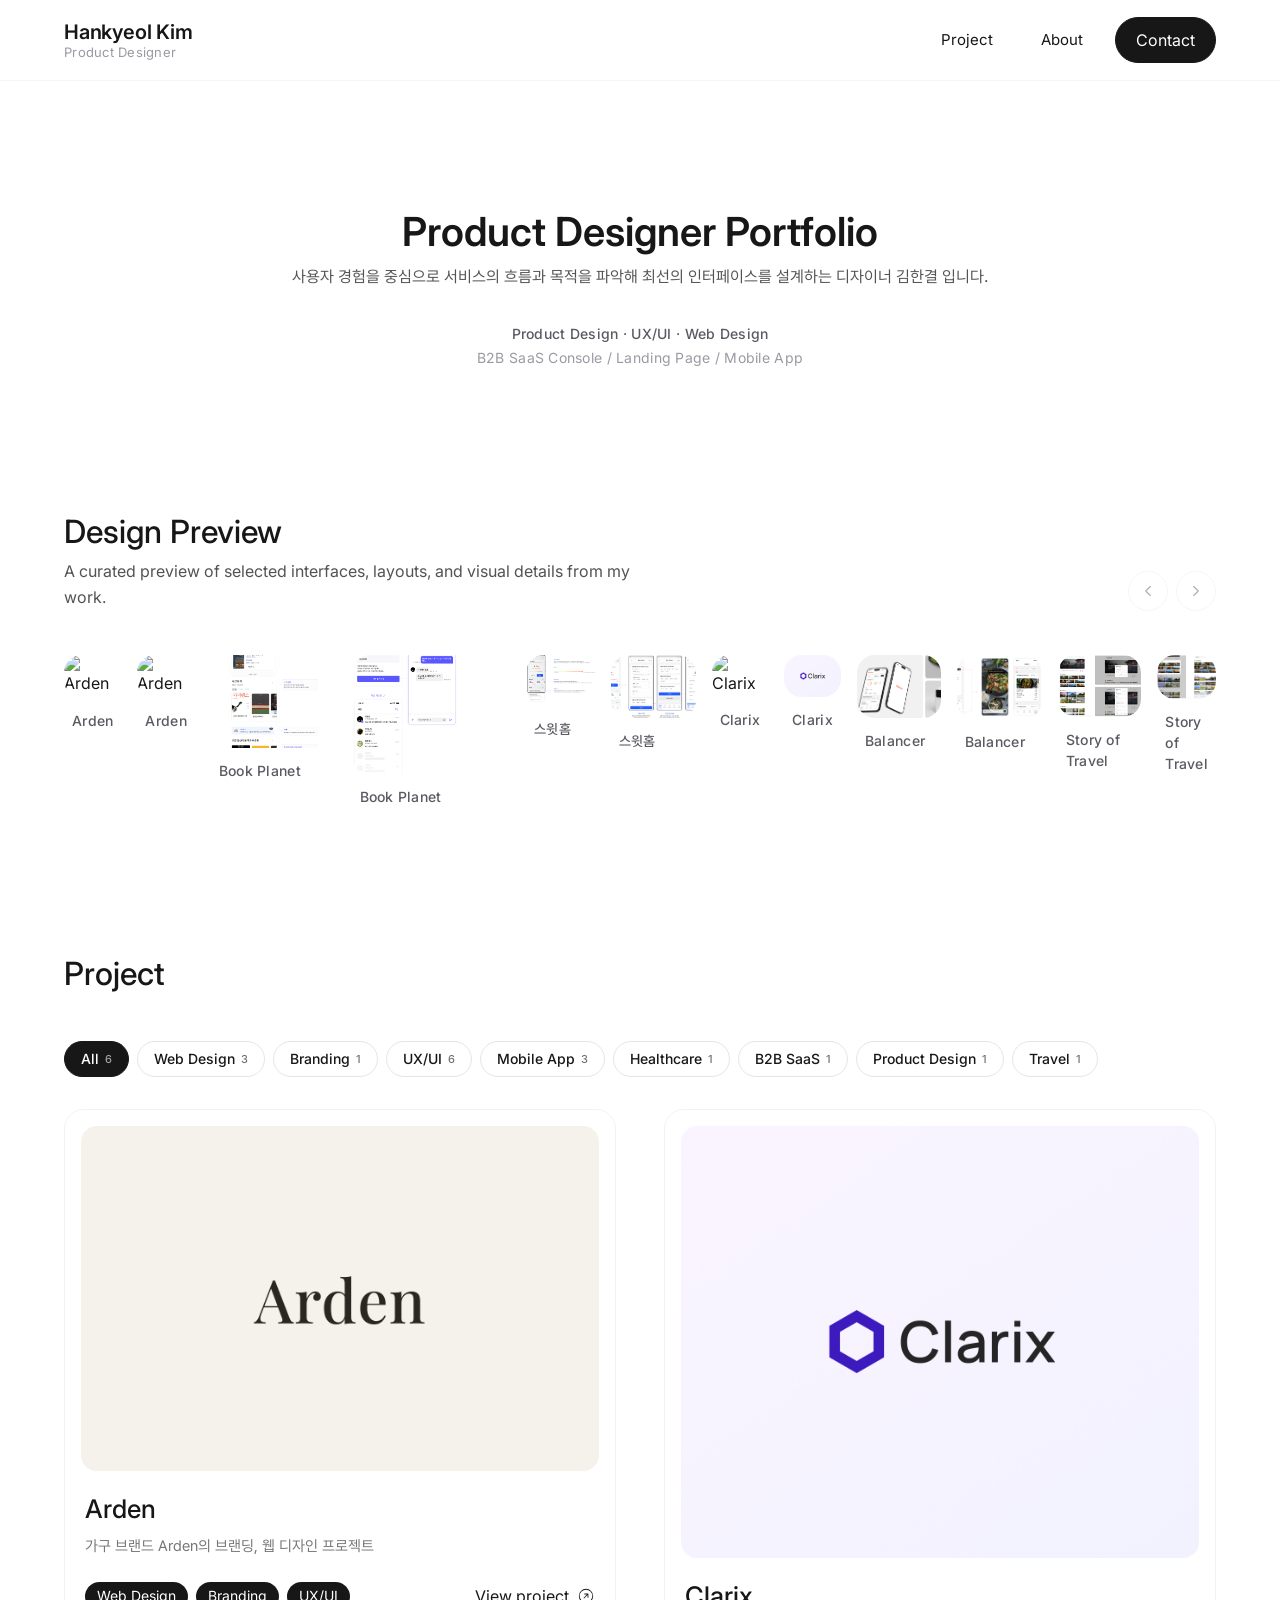
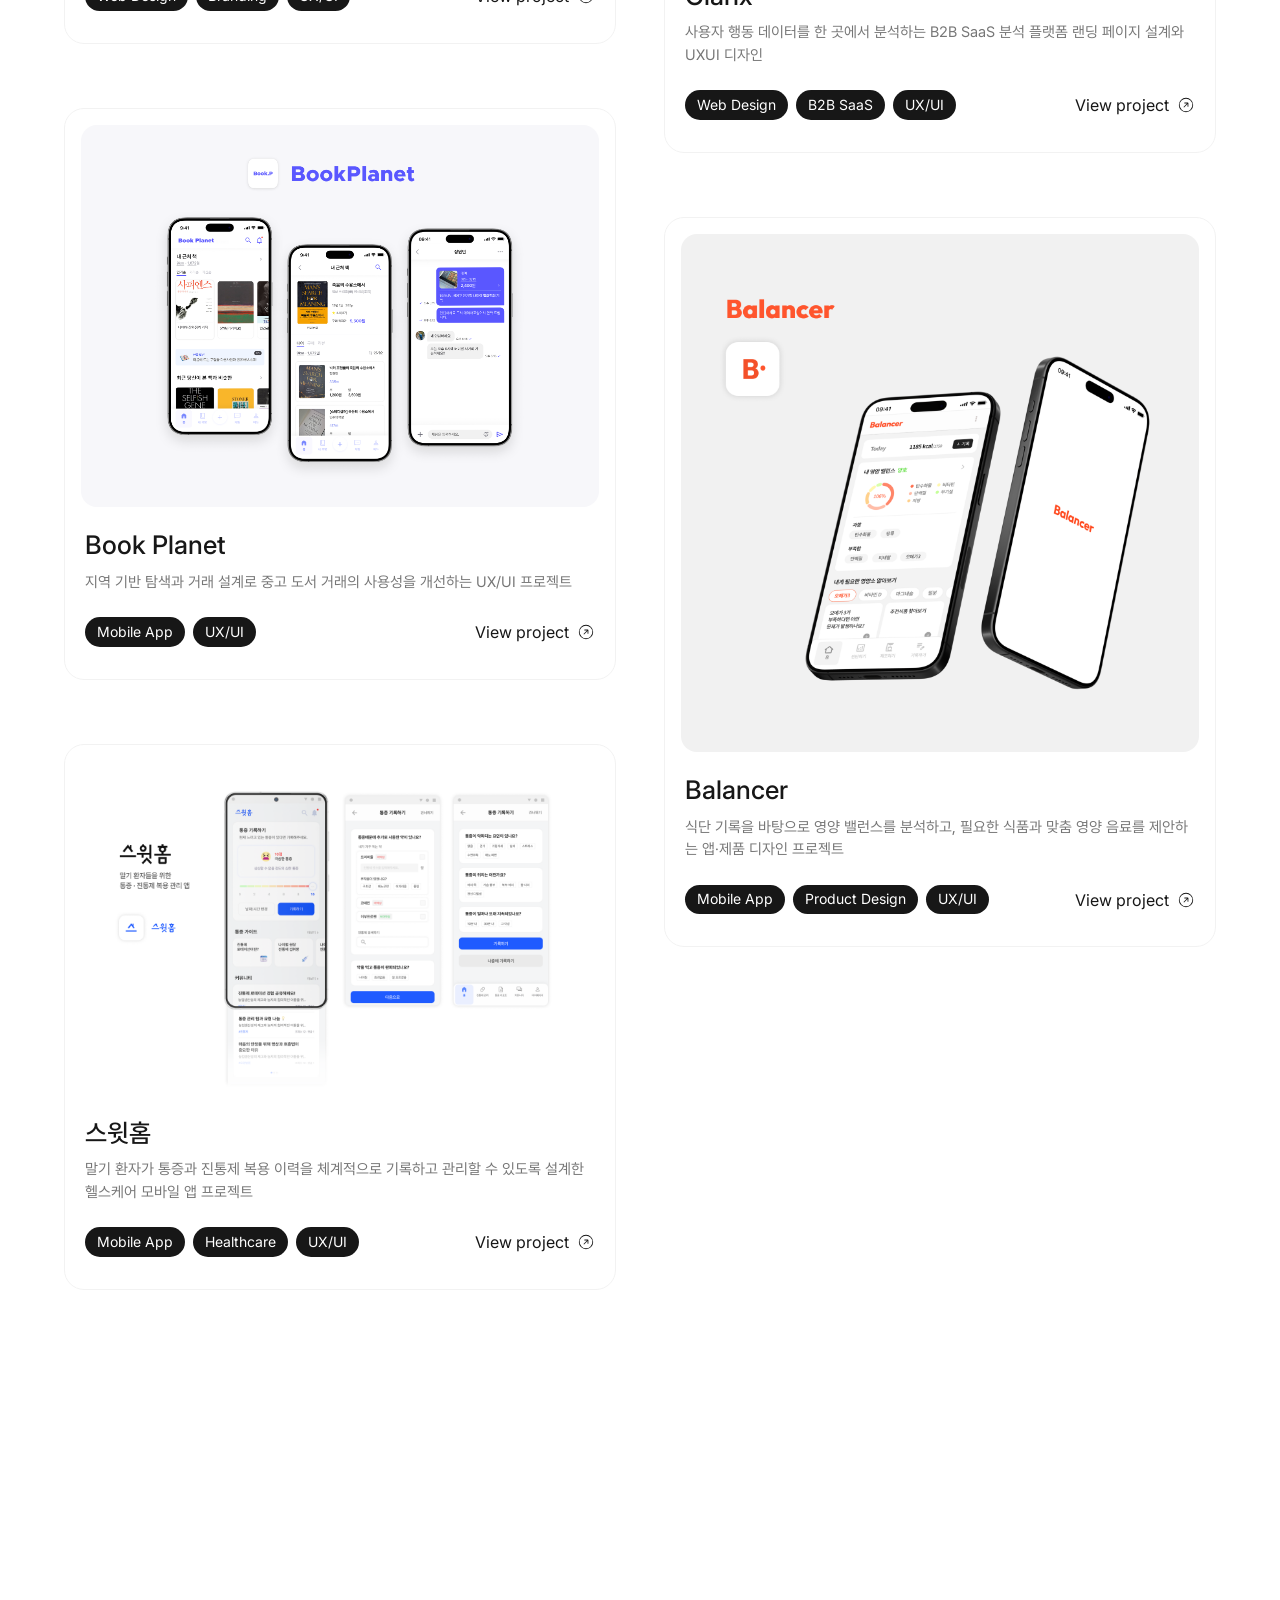
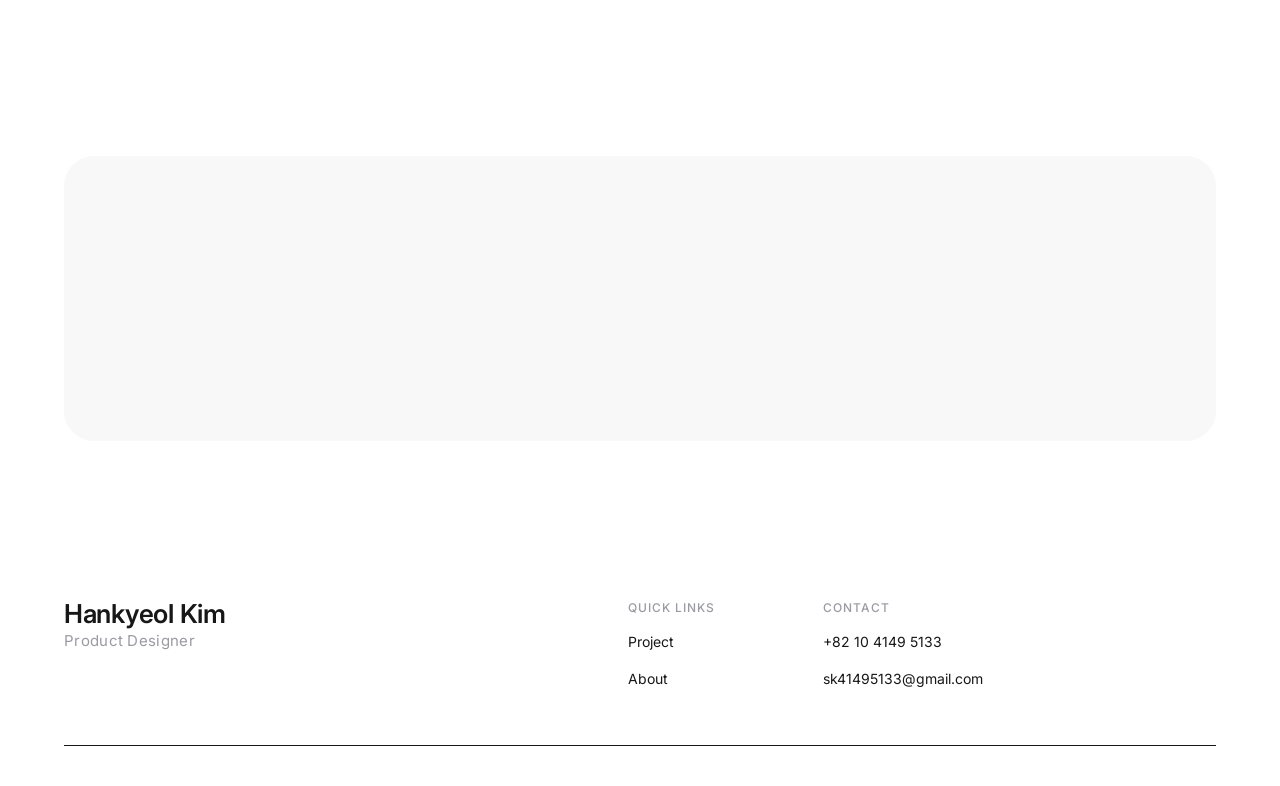
==== index.html @ 90076f23 "Design Preview: cover-fill, drop card backdrop, project-name labels - preview-card__image switched b" ====
<!DOCTYPE html>
<html lang="ko">
<head>
  <meta charset="utf-8">
  <title>Hankyeol Kim - Product Designer Portfolio</title>
  <meta name="description" content="사용자 경험을 중심으로 서비스의 흐름과 목적을 파악해 최선의 인터페이스를 설계하는 프로덕트 디자이너 김한결의 포트폴리오.">
  <meta name="viewport" content="width=device-width, initial-scale=1">

  <link rel="shortcut icon" type="image/x-icon" href="images/favicon.png">
  <link rel="apple-touch-icon" href="images/webclip.png">

  <link rel="preconnect" href="https://fonts.googleapis.com">
  <link rel="preconnect" href="https://fonts.gstatic.com" crossorigin>
  <link rel="stylesheet" href="https://fonts.googleapis.com/css2?family=Inter:wght@300;400;500;600;700&display=swap">

  <link rel="stylesheet" href="css/tokens.css">
  <link rel="stylesheet" href="css/base.css">
  <link rel="stylesheet" href="css/layout.css">
  <link rel="stylesheet" href="css/components.css">
  <link rel="stylesheet" href="css/home.css">
</head>
<body>
  <div class="page">
    <!-- ============================
         Navbar
         ============================ -->
    <header class="navbar" data-navbar>
      <div class="navbar__inner">
        <a href="index.html" class="navbar__logo-link" aria-label="홈">
          <span class="brand">
            <span class="brand__name">Hankyeol Kim</span>
            <span class="brand__role">Product Designer</span>
          </span>
        </a>

        <nav class="navbar__menu" data-navbar-menu aria-label="주요 메뉴">
          <a href="#projects"  class="navbar__link">Project</a>
          <a href="#about"     class="navbar__link">About</a>
          <!-- <a href="#experience" class="navbar__link">Experience</a> -->
        </nav>
        <button type="button" class="button button--navbar navbar__cta" data-contact-trigger>Contact</button>

        <button type="button" class="navbar__toggle" data-navbar-toggle aria-label="메뉴 열기">
          <span class="navbar__toggle-icon"><span></span></span>
        </button>
      </div>
    </header>

    <main class="main">
      <!-- ============================
           Hero
           ============================ -->
      <section class="hero">
        <div class="hero__inner">
          <h1 class="heading-h1 reveal">Product Designer Portfolio</h1>
          <p class="hero__description reveal" style="--reveal-delay: 0.1s">
            사용자 경험을 중심으로 서비스의 흐름과 목적을 파악해 최선의 인터페이스를 설계하는 디자이너 김한결 입니다.
          </p>
          <div class="hero__meta reveal" style="--reveal-delay: 0.2s">
            <p class="hero__meta-disciplines">Product Design · UX/UI · Web Design</p>
            <p>B2B SaaS Console / Landing Page / Mobile App</p>
          </div>
        </div>
      </section>

      <!-- ============================
           Design Preview (TEMPORARILY HIDDEN — uncomment the block below
           to bring it back.)
           ============================ -->
      <section class="design-preview" id="design-preview" data-carousel>
        <div class="design-preview__container">
          <header class="design-preview__header reveal">
            <div class="design-preview__intro">
              <h2 class="design-preview__title">Design Preview</h2>
              <p class="design-preview__sub">A curated preview of selected interfaces, layouts, and visual details from my work.</p>
            </div>
            <div class="design-preview__nav" aria-label="Design preview controls">
              <button type="button" class="design-preview__btn" data-carousel-prev aria-label="이전 카드">
                <svg viewBox="0 0 24 24" fill="none" xmlns="http://www.w3.org/2000/svg" aria-hidden="true">
                  <path d="M15 6L9 12L15 18" stroke="currentColor" stroke-width="1.5" stroke-linecap="round" stroke-linejoin="round"/>
                </svg>
              </button>
              <button type="button" class="design-preview__btn" data-carousel-next aria-label="다음 카드">
                <svg viewBox="0 0 24 24" fill="none" xmlns="http://www.w3.org/2000/svg" aria-hidden="true">
                  <path d="M9 6L15 12L9 18" stroke="currentColor" stroke-width="1.5" stroke-linecap="round" stroke-linejoin="round"/>
                </svg>
              </button>
            </div>
          </header>
        </div>

        <div class="design-preview__viewport">
          <ul class="design-preview__track" data-carousel-track>
            <li>
              <a class="preview-card" href="project-arden.html">
                <div class="preview-card__media">
                  <img src="images/design-preview/arden-1.png" alt="Arden 웹사이트 디자인" class="preview-card__image" loading="lazy" draggable="false">
                </div>
                <span class="preview-card__label">Arden</span>
              </a>
            </li>
            <li>
              <a class="preview-card" href="project-arden.html">
                <div class="preview-card__media">
                  <img src="images/design-preview/arden-2.png" alt="Arden 모바일 디자인" class="preview-card__image" loading="lazy" draggable="false">
                </div>
                <span class="preview-card__label">Arden</span>
              </a>
            </li>

            <li>
              <a class="preview-card" href="project-book-planet.html">
                <div class="preview-card__media">
                  <img src="images/design-preview/book-planet-1.png" alt="Book Planet 홈 화면" class="preview-card__image" loading="lazy" draggable="false">
                </div>
                <span class="preview-card__label">Book Planet</span>
              </a>
            </li>
            <li>
              <a class="preview-card" href="project-book-planet.html">
                <div class="preview-card__media">
                  <img src="images/design-preview/book-planet-2.png" alt="Book Planet 채팅 화면" class="preview-card__image" loading="lazy" draggable="false">
                </div>
                <span class="preview-card__label">Book Planet</span>
              </a>
            </li>

            <li>
              <a class="preview-card" href="project-sweethome.html">
                <div class="preview-card__media">
                  <img src="images/design-preview/sweethome-1.png" alt="스윗홈 메인 화면" class="preview-card__image" loading="lazy" draggable="false">
                </div>
                <span class="preview-card__label">스윗홈</span>
              </a>
            </li>
            <li>
              <a class="preview-card" href="project-sweethome.html">
                <div class="preview-card__media">
                  <img src="images/design-preview/sweethome-2.png" alt="스윗홈 통증 기록 화면" class="preview-card__image" loading="lazy" draggable="false">
                </div>
                <span class="preview-card__label">스윗홈</span>
              </a>
            </li>

            <li>
              <a class="preview-card" href="project-clarix.html">
                <div class="preview-card__media">
                  <img src="images/design-preview/clarix-1.png" alt="Clarix 랜딩 페이지" class="preview-card__image" loading="lazy" draggable="false">
                </div>
                <span class="preview-card__label">Clarix</span>
              </a>
            </li>
            <li>
              <a class="preview-card" href="project-clarix.html">
                <div class="preview-card__media">
                  <img src="images/design-preview/clarix-2.png" alt="Clarix 대표 이미지" class="preview-card__image" loading="lazy" draggable="false">
                </div>
                <span class="preview-card__label">Clarix</span>
              </a>
            </li>

            <li>
              <a class="preview-card" href="project-balancer.html">
                <div class="preview-card__media">
                  <img src="images/design-preview/balancer-1.png" alt="Balancer 히어로 이미지" class="preview-card__image" loading="lazy" draggable="false">
                </div>
                <span class="preview-card__label">Balancer</span>
              </a>
            </li>
            <li>
              <a class="preview-card" href="project-balancer.html">
                <div class="preview-card__media">
                  <img src="images/design-preview/balancer-2.png" alt="Balancer 앱 홈·기록 화면" class="preview-card__image" loading="lazy" draggable="false">
                </div>
                <span class="preview-card__label">Balancer</span>
              </a>
            </li>

            <li>
              <a class="preview-card" href="project-story-of-travel.html">
                <div class="preview-card__media">
                  <img src="images/design-preview/story-of-travel-1.png" alt="Story of Travel 홈·로그인 화면" class="preview-card__image" loading="lazy" draggable="false">
                </div>
                <span class="preview-card__label">Story of Travel</span>
              </a>
            </li>
            <li>
              <a class="preview-card" href="project-story-of-travel.html">
                <div class="preview-card__media">
                  <img src="images/design-preview/story-of-travel-2.png" alt="Story of Travel 테마별 여행지" class="preview-card__image" loading="lazy" draggable="false">
                </div>
                <span class="preview-card__label">Story of Travel</span>
              </a>
            </li>
          </ul>
        </div>
      </section>

      <!-- ============================
           Projects
           ============================ -->
      <section class="section-projects" id="projects">
        <h2 class="section-projects__heading reveal">Project</h2>

        <div class="project-filters reveal" data-project-filters role="tablist" aria-label="프로젝트 필터"></div>

        <div class="project-grid">
          <div class="project-grid__col">
            <a href="project-arden.html" class="project-card reveal">
              <div class="project-card__media">
                <img src="images/arden-cover.png"
                     alt="Arden 프로젝트 미리보기"
                     class="project-card__image"
                     loading="lazy">
              </div>
              <div class="project-card__body">
                <h3 class="heading-h5 project-card__title">Arden</h3>
                <p class="project-card__description">
                  가구 브랜드 Arden의 브랜딩, 웹 디자인 프로젝트
                </p>
                <div class="project-card__footer">
                  <div class="project-card__tags project-tags">
                    <span class="project-tag">Web Design</span>
                    <span class="project-tag">Branding</span>
                    <span class="project-tag">UX/UI</span>
                  </div>
                  <div class="project-card__cta button-link">
                    View project
                    <span class="button-link__arrow" aria-hidden="true">
                      <svg viewBox="0 0 256 256" xmlns="http://www.w3.org/2000/svg">
                        <path fill="currentColor" d="M128 26a102 102 0 1 0 102 102A102.2 102.2 0 0 0 128 26Zm0 192a90 90 0 1 1 90-90a90.1 90.1 0 0 1-90 90Zm34-118v48a6 6 0 0 1-12 0v-33.5l-45.8 45.7a5.9 5.9 0 0 1-8.4-8.4l45.7-45.8H108a6 6 0 0 1 0-12h48a6 6 0 0 1 6 6Z"/>
                      </svg>
                    </span>
                  </div>
                </div>
              </div>
            </a>

            <a href="project-book-planet.html" class="project-card reveal">
              <div class="project-card__media">
                <img src="images/book-planet-cover.png"
                     alt="Book Planet - UX/UI 프로젝트 메인 화면"
                     class="project-card__image"
                     loading="lazy">
              </div>
              <div class="project-card__body">
                <h3 class="heading-h5 project-card__title">Book Planet</h3>
                <p class="project-card__description">
                  지역 기반 탐색과 거래 설계로 중고 도서 거래의 사용성을 개선하는 UX/UI 프로젝트
                </p>
                <div class="project-card__footer">
                  <div class="project-card__tags project-tags">
                    <span class="project-tag">Mobile App</span>
                    <span class="project-tag">UX/UI</span>
                  </div>
                  <div class="project-card__cta button-link">
                    View project
                    <span class="button-link__arrow" aria-hidden="true">
                      <svg viewBox="0 0 256 256" xmlns="http://www.w3.org/2000/svg">
                        <path fill="currentColor" d="M128 26a102 102 0 1 0 102 102A102.2 102.2 0 0 0 128 26Zm0 192a90 90 0 1 1 90-90a90.1 90.1 0 0 1-90 90Zm34-118v48a6 6 0 0 1-12 0v-33.5l-45.8 45.7a5.9 5.9 0 0 1-8.4-8.4l45.7-45.8H108a6 6 0 0 1 0-12h48a6 6 0 0 1 6 6Z"/>
                      </svg>
                    </span>
                  </div>
                </div>
              </div>
            </a>

            <a href="project-sweethome.html" class="project-card reveal" style="--reveal-delay: 0.1s">
              <div class="project-card__media">
                <img src="images/sweethome-cover.png"
                     alt="스윗홈 프로젝트 미리보기"
                     class="project-card__image"
                     loading="lazy">
              </div>
              <div class="project-card__body">
                <h3 class="heading-h5 project-card__title">스윗홈</h3>
                <p class="project-card__description">
                  말기 환자가 통증과 진통제 복용 이력을 체계적으로 기록하고 관리할 수 있도록 설계한 헬스케어 모바일 앱 프로젝트
                </p>
                <div class="project-card__footer">
                  <div class="project-card__tags project-tags">
                    <span class="project-tag">Mobile App</span>
                    <span class="project-tag">Healthcare</span>
                    <span class="project-tag">UX/UI</span>
                  </div>
                  <div class="project-card__cta button-link">
                    View project
                    <span class="button-link__arrow" aria-hidden="true">
                      <svg viewBox="0 0 256 256" xmlns="http://www.w3.org/2000/svg">
                        <path fill="currentColor" d="M128 26a102 102 0 1 0 102 102A102.2 102.2 0 0 0 128 26Zm0 192a90 90 0 1 1 90-90a90.1 90.1 0 0 1-90 90Zm34-118v48a6 6 0 0 1-12 0v-33.5l-45.8 45.7a5.9 5.9 0 0 1-8.4-8.4l45.7-45.8H108a6 6 0 0 1 0-12h48a6 6 0 0 1 6 6Z"/>
                      </svg>
                    </span>
                  </div>
                </div>
              </div>
            </a>
          </div>

          <div class="project-grid__col">
            <a href="project-clarix.html" class="project-card reveal">
              <div class="project-card__media">
                <img src="images/clarix-cover.png"
                     alt="Clarix 프로젝트 미리보기"
                     class="project-card__image"
                     loading="lazy">
              </div>
              <div class="project-card__body">
                <h3 class="heading-h5 project-card__title">Clarix</h3>
                <p class="project-card__description">
                  사용자 행동 데이터를 한 곳에서 분석하는 B2B SaaS 분석 플랫폼 랜딩 페이지 설계와 UXUI 디자인
                </p>
                <div class="project-card__footer">
                  <div class="project-card__tags project-tags">
                    <span class="project-tag">Web Design</span>
                    <span class="project-tag">B2B SaaS</span>
                    <span class="project-tag">UX/UI</span>
                  </div>
                  <div class="project-card__cta button-link">
                    View project
                    <span class="button-link__arrow" aria-hidden="true">
                      <svg viewBox="0 0 256 256" xmlns="http://www.w3.org/2000/svg">
                        <path fill="currentColor" d="M128 26a102 102 0 1 0 102 102A102.2 102.2 0 0 0 128 26Zm0 192a90 90 0 1 1 90-90a90.1 90.1 0 0 1-90 90Zm34-118v48a6 6 0 0 1-12 0v-33.5l-45.8 45.7a5.9 5.9 0 0 1-8.4-8.4l45.7-45.8H108a6 6 0 0 1 0-12h48a6 6 0 0 1 6 6Z"/>
                      </svg>
                    </span>
                  </div>
                </div>
              </div>
            </a>

            <a href="project-balancer.html" class="project-card reveal" style="--reveal-delay: 0.05s">
              <div class="project-card__media">
                <img src="images/balancer-cover.png"
                     alt="Balancer 프로젝트 미리보기"
                     class="project-card__image"
                     loading="lazy">
              </div>
              <div class="project-card__body">
                <h3 class="heading-h5 project-card__title">Balancer</h3>
                <p class="project-card__description">
                  식단 기록을 바탕으로 영양 밸런스를 분석하고, 필요한 식품과 맞춤 영양 음료를 제안하는 앱·제품 디자인 프로젝트
                </p>
                <div class="project-card__footer">
                  <div class="project-card__tags project-tags">
                    <span class="project-tag">Mobile App</span>
                    <span class="project-tag">Product Design</span>
                    <span class="project-tag">UX/UI</span>
                  </div>
                  <div class="project-card__cta button-link">
                    View project
                    <span class="button-link__arrow" aria-hidden="true">
                      <svg viewBox="0 0 256 256" xmlns="http://www.w3.org/2000/svg">
                        <path fill="currentColor" d="M128 26a102 102 0 1 0 102 102A102.2 102.2 0 0 0 128 26Zm0 192a90 90 0 1 1 90-90a90.1 90.1 0 0 1-90 90Zm34-118v48a6 6 0 0 1-12 0v-33.5l-45.8 45.7a5.9 5.9 0 0 1-8.4-8.4l45.7-45.8H108a6 6 0 0 1 0-12h48a6 6 0 0 1 6 6Z"/>
                      </svg>
                    </span>
                  </div>
                </div>
              </div>
            </a>

            <a href="project-story-of-travel.html" class="project-card reveal" style="--reveal-delay: 0.15s">
              <div class="project-card__media">
                <img src="images/story-of-travel-cover.png"
                     alt="Story of Travel 프로젝트 미리보기"
                     class="project-card__image"
                     loading="lazy">
              </div>
              <div class="project-card__body">
                <h3 class="heading-h5 project-card__title">Story of Travel</h3>
                <p class="project-card__description">
                  테마·계절·지역·인기 순위 기반으로 국내 여행지 사진을 탐색하고 업로드할 수 있도록 설계한 여행 웹서비스 프로젝트
                </p>
                <div class="project-card__footer">
                  <div class="project-card__tags project-tags">
                    <span class="project-tag">Web Design</span>
                    <span class="project-tag">Travel</span>
                    <span class="project-tag">UX/UI</span>
                  </div>
                  <div class="project-card__cta button-link">
                    View project
                    <span class="button-link__arrow" aria-hidden="true">
                      <svg viewBox="0 0 256 256" xmlns="http://www.w3.org/2000/svg">
                        <path fill="currentColor" d="M128 26a102 102 0 1 0 102 102A102.2 102.2 0 0 0 128 26Zm0 192a90 90 0 1 1 90-90a90.1 90.1 0 0 1-90 90Zm34-118v48a6 6 0 0 1-12 0v-33.5l-45.8 45.7a5.9 5.9 0 0 1-8.4-8.4l45.7-45.8H108a6 6 0 0 1 0-12h48a6 6 0 0 1 6 6Z"/>
                      </svg>
                    </span>
                  </div>
                </div>
              </div>
            </a>
          </div>
        </div>
      </section>

      <!-- ============================
           About
           ============================ -->
      <section class="section-about" id="about">
        <div class="section-about__inner">
          <h2 class="section-about__title reveal">About Me</h2>
          <ul class="about-list" id="experience">
            <li class="about-list__item reveal">
              <span class="about-list__title">상명대학교 산업디자인학과</span>
              <span class="about-list__date">2018.03 - 2025.02</span>
            </li>
            <li class="about-list__item reveal" style="--reveal-delay: 0.05s">
              <span class="about-list__title">B2B SaaS UI Designer</span>
              <span class="about-list__date">2025.07 -</span>
            </li>
          </ul>
        </div>
      </section>
    </main>

    <!-- ============================
         Footer
         ============================ -->
    <footer class="footer">
      <div class="footer__inner">
        <div class="footer__top">
          <div class="footer__brand">
            <a href="index.html" class="footer__logo-link" aria-label="홈">
              <span class="brand brand--lg">
                <span class="brand__name">Hankyeol Kim</span>
                <span class="brand__role">Product Designer</span>
              </span>
            </a>
          </div>

          <div class="footer__columns">
            <div class="footer__column">
              <h3 class="footer__column-title">Quick Links</h3>
              <a href="#projects"  class="footer__link">Project</a>
              <a href="#about"     class="footer__link">About</a>
            </div>
            <div class="footer__column">
              <h3 class="footer__column-title">Contact</h3>
              <button type="button" class="footer__link footer__link--copy" data-copy="+82 10 4149 5133" data-copy-default="+82 10 4149 5133">+82 10 4149 5133</button>
              <button type="button" class="footer__link footer__link--copy" data-copy="sk41495133@gmail.com" data-copy-default="sk41495133@gmail.com">sk41495133@gmail.com</button>
            </div>
          </div>
        </div>
        <div class="footer__divider"></div>
      </div>
    </footer>
  </div>

  <script src="js/main.js" defer></script>
</body>
</html>
---- css/tokens.css ----
/* ==========================================================================
   Design Tokens
   ========================================================================== */

:root {
  /* Color - neutrals */
  --color-black: #171717;
  --color-white: #ffffff;
  --color-text: #535353;
  --color-text-muted: #767676;
  --color-text-strong: #0b0b0c;
  --color-border: #c5c5c5;

  /* Color - gray scale */
  --color-gray-50:  #fcfcfd;
  --color-gray-100: #f7f7fa;
  --color-gray-200: #e4e4ea;
  --color-gray-300: #c6c6ce;
  --color-gray-400: #9a9aa3;
  --color-gray-600: #5a5a63;
  --color-gray-700: #44444a;
  --color-gray-900: #0b0b0c;

  --color-gray-hover:   #e7e7e7;
  --color-gray-pressed: #d6d6d6;
  --color-gray-soft:    #f8f8f8; /* light-grey */
  --color-gray-softer:  #f2f2f2; /* grey */

  /* Color - accents */
  --color-bookplanet-1:  #5a57ff;
  --color-bookplanet-2:  #3b38d8;
  --color-error:         #e23939;

  /* Spacing scale */
  --space-tiny:     0.25rem;  /* 4  */
  --space-xxsmall:  0.5rem;   /* 8  */
  --space-xsmall:   1rem;     /* 16 */
  --space-small:    1.5rem;   /* 24 */
  --space-medium:   2rem;     /* 32 */
  --space-large:    3rem;     /* 48 */
  --space-xlarge:   4rem;     /* 64 */
  --space-xxlarge:  5rem;     /* 80 */
  --space-huge:     6rem;     /* 96 */

  /* Layout */
  --max-width-page:    1440px;
  --max-width-content: 50rem;     /* 800 */
  --max-width-medium:  53rem;     /* 848 */
  --max-width-small:   30rem;     /* 480 */
  --container-padding-x: 64px;

  /* Typography - families */
  --font-sans: "Inter", "Pretendard", "Noto Sans KR", system-ui, -apple-system,
               "Segoe UI", Roboto, Helvetica, Arial, sans-serif;
  --font-kr:   "Pretendard", "Noto Sans KR", "Inter", system-ui, sans-serif;

  /* Typography - sizes (rem-based) */
  --fs-h1: 4rem;       /* 64 */
  --fs-h2: 3rem;       /* 48 */
  --fs-h3: 2.5rem;     /* 40 */
  --fs-h4: 2rem;       /* 32 */
  --fs-h5: 1.6rem;     /* 25.6 */
  --fs-h6: 1.25rem;    /* 20 */
  --fs-body:    1rem;       /* 16 */
  --fs-medium:  1rem;       /* 16 */
  --fs-regular: 0.9375rem;  /* 15 */
  --fs-small:   0.875rem;   /* 14 */
  --fs-tiny:    0.75rem;    /* 12 */

  /* Typography - weights */
  --fw-light:    300;
  --fw-regular:  400;
  --fw-medium:   500;
  --fw-semibold: 600;
  --fw-bold:     700;
  --fw-xbold:    800;

  /* Typography - line heights */
  --lh-tight:   1.2;
  --lh-snug:    1.3;
  --lh-default: 1.4;
  --lh-relaxed: 1.5;
  --lh-loose:   1.6;

  /* Radius */
  --radius-pill:  100rem;
  --radius-xl:    3rem;       /* 48 - large containers */
  --radius-lg:    30px;       /* services-component-wrapper */
  --radius-md:    20px;       /* cards */
  --radius-sm:    16px;       /* card images */
  --radius-xs:    12px;       /* small elements */
  --radius-input: 10px;

  /* Elevation */
  --shadow-card:    0 1px 6px rgba(0, 0, 0, 0.12);
  --shadow-button:  0 0 5px rgba(0, 0, 0, 0.2);

  /* Motion */
  --ease:       ease;
  --duration-fast:   0.2s;
  --duration-base:   0.3s;
  --duration-slow:   0.4s;

  /* Header height (for fixed-nav offset) */
  --navbar-height: 80px;
}

@media (max-width: 991px) {
  :root {
    --container-padding-x: 32px;
    --fs-h1: 3rem;
    --fs-h2: 2.5rem;
    --fs-h3: 2rem;
    --fs-h4: 1.75rem;
  }
}

@media (max-width: 767px) {
  :root {
    --container-padding-x: 20px;
    --fs-h1: 2.25rem;
    --fs-h2: 2rem;
    --fs-h3: 1.75rem;
    --fs-h4: 1.5rem;
  }
}
---- css/base.css ----
/* ==========================================================================
   Reset + Base typography
   ========================================================================== */

*,
*::before,
*::after {
  box-sizing: border-box;
}

html {
  -webkit-text-size-adjust: 100%;
  scroll-behavior: smooth;
}

body {
  margin: 0;
  font-family: var(--font-sans);
  font-size: var(--fs-body);
  font-weight: var(--fw-regular);
  line-height: var(--lh-relaxed);
  letter-spacing: 0;
  color: var(--color-black);
  background-color: var(--color-white);
  -webkit-font-smoothing: antialiased;
  -moz-osx-font-smoothing: grayscale;
}

img,
svg,
video {
  display: block;
  max-width: 100%;
  height: auto;
}

a {
  color: inherit;
  text-decoration: none;
}

button {
  font: inherit;
  color: inherit;
  background: none;
  border: 0;
  padding: 0;
  cursor: pointer;
}

input,
textarea,
select {
  font: inherit;
  color: inherit;
}

ul, ol {
  margin: 0;
  padding: 0;
  list-style: none;
}

p {
  margin: 0;
}

figure {
  margin: 0;
}

/* ==========================================================================
   Pretendard webfont (local)
   ========================================================================== */

@font-face {
  font-family: "Pretendard";
  font-weight: 300;
  font-style: normal;
  font-display: swap;
  src: url("../fonts/Pretendard-Light.otf") format("opentype");
}
@font-face {
  font-family: "Pretendard";
  font-weight: 400;
  font-style: normal;
  font-display: swap;
  src: url("../fonts/Pretendard-Regular.otf") format("opentype");
}
@font-face {
  font-family: "Pretendard";
  font-weight: 500;
  font-style: normal;
  font-display: swap;
  src: url("../fonts/Pretendard-Medium.otf") format("opentype");
}
@font-face {
  font-family: "Pretendard";
  font-weight: 600;
  font-style: normal;
  font-display: swap;
  src: url("../fonts/Pretendard-SemiBold.otf") format("opentype");
}
@font-face {
  font-family: "Pretendard";
  font-weight: 700;
  font-style: normal;
  font-display: swap;
  src: url("../fonts/Pretendard-Bold.otf") format("opentype");
}

/* ==========================================================================
   Headings
   ========================================================================== */

h1, h2, h3, h4, h5, h6 {
  margin: 0;
  font-weight: var(--fw-regular);
  line-height: var(--lh-tight);
  color: var(--color-black);
}

h1 { font-size: var(--fs-h1); }
h2 { font-size: var(--fs-h2); }
h3 { font-size: var(--fs-h3); }
h4 { font-size: var(--fs-h4); line-height: var(--lh-snug); }
h5 { font-size: var(--fs-h5); line-height: var(--lh-default); }
h6 { font-size: var(--fs-h6); line-height: var(--lh-default); }

/* Heading style helpers */
.heading-h1 {
  font-size: 2.5rem; /* 40 - design uses smaller H1 in hero */
  font-weight: var(--fw-semibold);
  line-height: var(--lh-tight);
}

.heading-h2 {
  font-size: var(--fs-h2);
  font-weight: var(--fw-medium);
  line-height: var(--lh-tight);
}

.heading-h3 {
  font-size: 36px;
  font-weight: var(--fw-medium);
  line-height: var(--lh-tight);
  font-family: var(--font-kr);
}

.heading-h4 {
  font-size: var(--fs-h4);
  font-weight: var(--fw-regular);
  line-height: var(--lh-snug);
}

.heading-h5 {
  font-size: 1.6rem;
  font-weight: var(--fw-medium);
  line-height: var(--lh-default);
}

.heading-h6 {
  font-size: 18px;
  font-weight: var(--fw-regular);
  line-height: var(--lh-default);
  font-family: var(--font-kr);
}

@media (max-width: 991px) {
  .heading-h1 { font-size: 2rem; }
  .heading-h5 { font-size: 1.4rem; }
}

@media (max-width: 767px) {
  .heading-h1 { font-size: 1.75rem; }
  .heading-h5 { font-size: 1.25rem; }
}

/* ==========================================================================
   Body text helpers
   ========================================================================== */

.text-medium {
  font-size: var(--fs-medium);
  font-weight: var(--fw-regular);
  color: var(--color-text);
  line-height: var(--lh-relaxed);
}

.text-regular {
  font-size: var(--fs-regular);
  font-family: var(--font-kr);
  color: var(--color-text-muted);
  line-height: var(--lh-relaxed);
}

.text-tiny  { font-size: var(--fs-tiny); }
.text-small { font-size: var(--fs-small); }

/* Weight helpers */
.weight-light    { font-weight: var(--fw-light); }
.weight-regular  { font-weight: var(--fw-regular); }
.weight-medium   { font-weight: var(--fw-medium); }
.weight-semibold { font-weight: var(--fw-semibold); }
.weight-bold     { font-weight: var(--fw-bold); }

/* Alignment helpers */
.text-center { text-align: center; }
.text-left   { text-align: left; }

/* Visibility helpers */
.hide { display: none !important; }
@media (max-width: 991px) {
  .hide-tablet { display: none !important; }
}
@media (max-width: 767px) {
  .hide-mobile-landscape { display: none !important; }
}
@media (max-width: 479px) {
  .hide-mobile { display: none !important; }
}
---- css/layout.css ----
/* ==========================================================================
   Page wrapper & containers
   ========================================================================== */

.page {
  display: flex;
  flex-direction: column;
  min-height: 100vh;
  /* offset the fixed navbar */
  padding-top: var(--navbar-height);
}

.main {
  flex: 1 0 auto;
  width: 100%;
  max-width: var(--max-width-page);
  margin-inline: auto;
}

/* Inner padding wrapper used inside sections */
.padding-x {
  padding-inline: var(--container-padding-x);
}

@media (max-width: 991px) {
  .padding-x { padding-inline: 32px; }
}
@media (max-width: 767px) {
  .padding-x { padding-inline: 20px; }
}

/* Fluid container that bounds content width inside .padding-x */
.container {
  width: 100%;
  max-width: var(--max-width-page);
  margin-inline: auto;
}

.container-content {
  width: 100%;
  max-width: var(--max-width-content);
  margin-inline: auto;
}

/* Section spacing */
.section {
  padding-block: 7rem;
}

@media (max-width: 991px) {
  .section { padding-block: 5rem; }
}
@media (max-width: 767px) {
  .section { padding-block: 3.5rem; }
}

/* ==========================================================================
   Spacing utilities
   ========================================================================== */

.mt-tiny    { margin-top: var(--space-tiny); }
.mt-xxs     { margin-top: var(--space-xxsmall); }
.mt-xs      { margin-top: var(--space-xsmall); }
.mt-sm      { margin-top: var(--space-small); }
.mt-md      { margin-top: var(--space-medium); }
.mt-lg      { margin-top: var(--space-large); }
.mt-xl      { margin-top: var(--space-xlarge); }

.mb-tiny    { margin-bottom: var(--space-tiny); }
.mb-xxs     { margin-bottom: var(--space-xxsmall); }
.mb-xs      { margin-bottom: var(--space-xsmall); }
.mb-sm      { margin-bottom: var(--space-small); }
.mb-md      { margin-bottom: var(--space-medium); }
.mb-lg      { margin-bottom: var(--space-large); }
.mb-xl      { margin-bottom: var(--space-xlarge); }

/* ==========================================================================
   Reveal animation (intersection-observer driven entrance)
   ========================================================================== */

.reveal {
  opacity: 0;
  transform: translateY(12px);
  transition: opacity 0.6s var(--ease), transform 0.6s var(--ease);
  will-change: opacity, transform;
}

.reveal.is-visible {
  opacity: 1;
  transform: none;
}

/* Stagger child reveals (set --reveal-delay on each child) */
.reveal[style*="--reveal-delay"].is-visible {
  transition-delay: var(--reveal-delay);
}

/* Respect reduced motion */
@media (prefers-reduced-motion: reduce) {
  .reveal {
    opacity: 1;
    transform: none;
    transition: none;
  }
}
---- css/components.css ----
/* ==========================================================================
   Brand wordmark (navbar + footer logo)
   ========================================================================== */

.brand {
  display: inline-flex;
  flex-direction: column;
  line-height: 1;
  user-select: none;
}

.brand__name {
  font-family: var(--font-sans);
  font-size: 1.25rem;
  font-weight: var(--fw-semibold);
  letter-spacing: -0.01em;
  color: var(--color-black);
}

.brand__role {
  font-family: var(--font-sans);
  font-size: 0.8125rem;
  font-weight: var(--fw-regular);
  letter-spacing: 0.02em;
  color: var(--color-gray-400);
  margin-top: 4px;
}

/* Larger variant for footer */
.brand--lg .brand__name { font-size: 1.625rem; }
.brand--lg .brand__role { font-size: 0.9375rem; margin-top: 6px; }

/* ==========================================================================
   Buttons
   ========================================================================== */

.button,
.button--secondary,
.button--ghost {
  display: inline-flex;
  align-items: center;
  justify-content: center;
  gap: 0.5rem;
  padding: 0.75rem 1.25rem;
  border: 1px solid var(--color-black);
  border-radius: var(--radius-pill);
  background-color: var(--color-black);
  color: var(--color-white);
  font-size: var(--fs-small);
  font-weight: var(--fw-regular);
  line-height: 1;
  white-space: nowrap;
  cursor: pointer;
  transition: color var(--duration-base) var(--ease),
              background-color var(--duration-base) var(--ease),
              border-color var(--duration-base) var(--ease);
}

.button:hover {
  background-color: var(--color-white);
  color: var(--color-black);
}

.button--secondary {
  background-color: var(--color-white);
  color: var(--color-black);
}

.button--secondary:hover {
  background-color: var(--color-black);
  color: var(--color-white);
}

.button--ghost {
  background-color: transparent;
  border-color: var(--color-gray-300);
  color: var(--color-black);
}

.button--ghost:hover {
  background-color: var(--color-gray-softer);
}

.button--navbar {
  padding: 14px 20px;
  font-size: var(--fs-medium);
  box-shadow: none;
  transition: box-shadow var(--duration-base) var(--ease),
              color var(--duration-base) var(--ease);
}

.button--navbar:hover {
  color: var(--color-black);
  box-shadow: var(--shadow-button);
}

.button-group {
  display: flex;
  flex-wrap: wrap;
  align-items: flex-end;
  gap: 1rem;
}

.button-group--center {
  justify-content: center;
  align-items: center;
}

/* Inline text-link button (used inside cards) */
.button-link {
  display: inline-flex;
  align-items: center;
  gap: 0.5rem;
  font-size: var(--fs-medium);
  color: var(--color-black);
  transition: color var(--duration-base) var(--ease);
}

.button-link__arrow {
  display: inline-flex;
  width: 18px;
  height: 18px;
}

.button-link__arrow svg {
  width: 100%;
  height: 100%;
}


/* ==========================================================================
   Navbar
   ========================================================================== */

.navbar {
  position: fixed;
  inset: 0 0 auto;
  z-index: 100;
  display: flex;
  align-items: center;
  background-color: rgba(255, 255, 255, 0.65);
  backdrop-filter: blur(12px);
  -webkit-backdrop-filter: blur(12px);
  border-bottom: 1px solid rgba(0, 0, 0, 0.04);
}

.navbar__inner {
  display: flex;
  align-items: center;
  position: relative; /* anchor for absolute-centered menu */
  width: 100%;
  max-width: var(--max-width-page);
  height: var(--navbar-height);
  margin-inline: auto;
  padding-inline: var(--container-padding-x);
  gap: 1rem;
}

.navbar__logo-link {
  display: inline-flex;
  align-items: center;
}

.navbar__logo {
  width: 132px;
  height: auto;
}

.navbar__menu {
  display: flex;
  align-items: center;
  gap: 1rem;
  margin-left: auto; /* push the whole group (menu + cta) to the right */
}

.navbar__link {
  display: inline-flex;
  align-items: center;
  height: 46px;
  padding: 0 1rem;
  border-radius: var(--radius-pill);
  font-size: var(--fs-regular);
  color: var(--color-black);
  transition: background-color var(--duration-base) var(--ease);
}

.navbar__link:hover {
  background-color: var(--color-gray-softer);
}

.navbar__link.is-current {
  background-color: var(--color-gray-softer);
}

.navbar__cta {
  /* sits naturally to the right of .navbar__menu via parent gap */
}

/* Mobile hamburger toggle */
.navbar__toggle {
  display: none;
  width: 40px;
  height: 40px;
  align-items: center;
  justify-content: center;
  border-radius: var(--radius-pill);
}

.navbar__toggle:hover { background-color: var(--color-gray-softer); }

.navbar__toggle-icon {
  position: relative;
  width: 22px;
  height: 14px;
}

.navbar__toggle-icon::before,
.navbar__toggle-icon::after,
.navbar__toggle-icon span {
  content: "";
  position: absolute;
  left: 0;
  width: 100%;
  height: 2px;
  background-color: var(--color-black);
  border-radius: 2px;
  transition: transform var(--duration-base) var(--ease),
              opacity var(--duration-base) var(--ease),
              top var(--duration-base) var(--ease);
}

.navbar__toggle-icon::before { top: 0; }
.navbar__toggle-icon span    { top: 50%; transform: translateY(-50%); }
.navbar__toggle-icon::after  { bottom: 0; }

.navbar.is-open .navbar__toggle-icon::before {
  top: 50%;
  transform: translateY(-50%) rotate(45deg);
}
.navbar.is-open .navbar__toggle-icon span    { opacity: 0; }
.navbar.is-open .navbar__toggle-icon::after  {
  bottom: auto;
  top: 50%;
  transform: translateY(-50%) rotate(-45deg);
}

@media (max-width: 991px) {
  .navbar__toggle { display: inline-flex; }

  .navbar__menu {
    /* full-width dropdown panel below the navbar */
    position: absolute;
    top: 100%;
    left: 0;
    right: 0;
    flex-direction: column;
    align-items: stretch;
    gap: 0;
    margin-left: 0;
    padding-inline: var(--container-padding-x);
    padding-top: 0;
    padding-bottom: 0;
    background-color: rgba(255, 255, 255, 0.96);
    backdrop-filter: blur(12px);
    -webkit-backdrop-filter: blur(12px);
    border-bottom: 0 solid rgba(0, 0, 0, 0.06);

    min-height: 0;
    max-height: 0;
    overflow: hidden;
    visibility: hidden;
    pointer-events: none;
    transition: max-height var(--duration-slow) var(--ease),
                padding-top var(--duration-slow) var(--ease),
                padding-bottom var(--duration-slow) var(--ease),
                border-bottom-width var(--duration-slow) var(--ease),
                visibility 0s var(--duration-slow);
  }

  .navbar.is-open .navbar__menu {
    max-height: 80vh;
    padding-top: 1rem;
    padding-bottom: 1.5rem;
    border-bottom-width: 1px;
    visibility: visible;
    pointer-events: auto;
    transition: max-height var(--duration-slow) var(--ease),
                padding-top var(--duration-slow) var(--ease),
                padding-bottom var(--duration-slow) var(--ease),
                border-bottom-width var(--duration-slow) var(--ease),
                visibility 0s 0s;
  }

  .navbar__link {
    height: auto;
    padding-block: 0.75rem;
    border-radius: 0;
  }

  /* Menu becomes position:absolute on mobile and leaves the flex flow,
     so the CTA button needs its own auto margin to stay pinned right. */
  .navbar__cta {
    margin-left: auto;
  }
}

/* ==========================================================================
   Footer
   ========================================================================== */

.footer {
  margin-top: auto;
  padding-block: 5rem 2.5rem;
}

.footer__inner {
  width: 100%;
  max-width: var(--max-width-page);
  margin-inline: auto;
  padding-inline: var(--container-padding-x);
}

.footer__top {
  display: grid;
  grid-template-columns: 0.75fr 1fr;
  align-items: start;
  gap: 8vw;
  padding-bottom: 3rem;
}

.footer__brand {
  display: flex;
  flex-direction: column;
}

.footer__logo {
  width: 180px;
  height: auto;
}

.footer__columns {
  display: grid;
  grid-template-columns: max-content max-content;
  gap: 1rem 6rem;
  align-items: start;
}

.footer__column {
  display: flex;
  flex-direction: column;
}

.footer__column-title {
  margin-bottom: 0.5rem;
  padding-left: 0.75rem;
  font-size: 12px;
  font-weight: var(--fw-medium);
  letter-spacing: 0.08em;
  text-transform: uppercase;
  color: var(--color-gray-400);
}

.footer__link {
  padding: 0.5rem 0.75rem;
  border-radius: var(--radius-pill);
  font-size: var(--fs-small);
  color: var(--color-black);
  transition: background-color var(--duration-base) var(--ease),
              color var(--duration-base) var(--ease);
}

.footer__link:hover {
  background-color: var(--color-gray-softer);
}

.footer__link--copy {
  text-align: left;
  cursor: pointer;
}

.footer__link--copy.is-copied {
  background-color: var(--color-black);
  color: var(--color-white);
}

.footer__divider {
  height: 1px;
  background-color: var(--color-black);
  width: 100%;
}

@media (max-width: 991px) {
  .footer__top {
    grid-template-columns: 1fr;
    gap: 2.5rem;
  }
  .footer__columns {
    gap: 1rem 3rem;
  }
}

@media (max-width: 479px) {
  .footer__columns {
    grid-template-columns: 1fr;
  }
}

/* ==========================================================================
   Project tag (used on home cards & detail header)
   ========================================================================== */

.project-tag {
  display: inline-block;
  padding: 0.35rem 0.75rem;
  border-radius: var(--radius-pill);
  background-color: var(--color-black);
  color: var(--color-white);
  font-size: var(--fs-small);
  line-height: 1.3;
}

.project-tags {
  display: flex;
  flex-wrap: wrap;
  gap: 0.5rem;
}

/* Filter chips above project grid */
.project-filters {
  display: flex;
  flex-wrap: wrap;
  gap: 8px;
  margin-bottom: 32px;
}

.project-filter {
  display: inline-flex;
  align-items: center;
  padding: 8px 16px;
  border-radius: var(--radius-pill);
  border: 1px solid var(--color-gray-200, #e6e6ea);
  background-color: var(--color-white);
  color: var(--color-black);
  font-size: var(--fs-small);
  font-weight: var(--fw-medium);
  line-height: 1.3;
  white-space: nowrap;
  transition: background-color var(--duration-base) var(--ease),
              border-color var(--duration-base) var(--ease),
              color var(--duration-base) var(--ease);
}

.project-filter:hover {
  border-color: var(--color-black);
}

.project-filter.is-active {
  background-color: var(--color-black);
  border-color: var(--color-black);
  color: var(--color-white);
}

.project-filter__count {
  margin-left: 6px;
  font-size: 11px;
  opacity: 0.6;
}

.project-card.is-hidden {
  display: none;
}

/* ==========================================================================
   Project card (home + "Other Projects" section)
   ========================================================================== */

.project-card {
  display: block;
  height: 100%;
  padding: 16px 16px 28px;
  border: 1px solid var(--color-gray-softer);
  border-radius: var(--radius-md);
  background-color: var(--color-white);
  color: inherit;
  transition: transform var(--duration-fast) var(--ease),
              box-shadow var(--duration-base) var(--ease),
              background-color var(--duration-base) var(--ease);
}

.project-card:hover {
  transform: scale(1.015);
  box-shadow: var(--shadow-card);
}

.project-card:active {
  background-color: var(--color-gray-softer);
}

.project-card__media {
  width: 100%;
  border-radius: var(--radius-xs);
  overflow: hidden;
}

.project-card__image {
  width: 100%;
  height: 100%;
  object-fit: cover;
  border-radius: var(--radius-sm);
}

.project-card__body {
  padding: 20px 4px 4px;
}

.project-card__title {
  margin-bottom: 0.5rem;
}

.project-card__description {
  margin-bottom: 1.25rem;
  font-size: var(--fs-regular);
  color: var(--color-text-muted);
  font-family: var(--font-kr);
}

.project-card__tags {
  margin: 0;
}

.project-card__footer {
  display: flex;
  align-items: center;
  justify-content: space-between;
  flex-wrap: wrap;
  gap: 1rem;
  margin-top: 1.5rem;
}

.project-card__cta {
  display: flex;
  align-items: center;
  gap: 0.5rem;
  font-size: var(--fs-medium);
}

/* ==========================================================================
   Contact modal
   ========================================================================== */

.contact-modal {
  position: fixed;
  inset: 0;
  z-index: 1000;
  display: flex;
  align-items: center;
  justify-content: center;
  padding: 20px;
  opacity: 0;
  pointer-events: none;
  transition: opacity var(--duration-base) var(--ease);
}

.contact-modal.is-open {
  opacity: 1;
  pointer-events: auto;
}

.contact-modal__backdrop {
  position: absolute;
  inset: 0;
  background-color: rgba(15, 15, 20, 0.5);
  backdrop-filter: blur(4px);
  -webkit-backdrop-filter: blur(4px);
}

.contact-modal__panel {
  position: relative;
  width: min(440px, 100%);
  background-color: var(--color-white);
  border-radius: 20px;
  padding: 32px;
  box-shadow: 0 24px 60px rgba(15, 15, 20, 0.18);
  transform: translateY(8px) scale(0.98);
  transition: transform var(--duration-base) var(--ease);
}

.contact-modal.is-open .contact-modal__panel {
  transform: translateY(0) scale(1);
}

.contact-modal__close {
  position: absolute;
  top: 16px;
  right: 16px;
  width: 36px;
  height: 36px;
  display: inline-flex;
  align-items: center;
  justify-content: center;
  border-radius: 50%;
  color: var(--color-gray-400);
  transition: background-color var(--duration-base) var(--ease),
              color var(--duration-base) var(--ease);
}

.contact-modal__close:hover {
  background-color: var(--color-gray-softer);
  color: var(--color-black);
}

.contact-modal__close svg {
  width: 18px;
  height: 18px;
}

.contact-modal__title {
  font-family: var(--font-sans);
  font-size: 1.375rem;
  font-weight: var(--fw-semibold);
  color: var(--color-black);
  margin-bottom: 6px;
}

.contact-modal__lede {
  font-size: var(--fs-small);
  color: var(--color-gray-400);
  margin-bottom: 20px;
}

.contact-modal__email {
  display: flex;
  align-items: center;
  gap: 8px;
  padding: 10px 10px 10px 16px;
  border: 1px solid var(--color-gray-200, #e6e6ea);
  border-radius: 12px;
  margin-bottom: 16px;
}

.contact-modal__email-text {
  flex: 1;
  font-family: var(--font-sans);
  font-size: var(--fs-medium);
  color: var(--color-black);
  word-break: break-all;
  user-select: all;
}

.contact-modal__copy {
  display: inline-flex;
  align-items: center;
  justify-content: center;
  padding: 8px 14px;
  border-radius: 8px;
  background-color: var(--color-black);
  color: var(--color-white);
  font-size: var(--fs-small);
  font-weight: var(--fw-medium);
  white-space: nowrap;
  transition: background-color var(--duration-base) var(--ease);
}

.contact-modal__copy:hover {
  background-color: var(--color-gray-700, #2a2a30);
}

.contact-modal__copy.is-copied {
  background-color: var(--color-success, #1a8f5a);
}

.contact-modal__actions {
  display: grid;
  grid-template-columns: 1fr 1fr;
  gap: 8px;
}

.contact-modal__btn {
  display: inline-flex;
  align-items: center;
  justify-content: center;
  gap: 8px;
  padding: 12px 16px;
  border-radius: 12px;
  font-size: var(--fs-medium);
  font-weight: var(--fw-medium);
  text-align: center;
  transition: background-color var(--duration-base) var(--ease),
              color var(--duration-base) var(--ease),
              border-color var(--duration-base) var(--ease);
}

.contact-modal__btn--ghost {
  border: 1px solid var(--color-gray-200, #e6e6ea);
  color: var(--color-black);
}

.contact-modal__btn--ghost:hover {
  background-color: var(--color-gray-softer);
}

.contact-modal__btn--primary {
  background-color: var(--color-black);
  color: var(--color-white);
}

.contact-modal__btn--primary:hover {
  background-color: var(--color-gray-700, #2a2a30);
}

.contact-modal__btn svg {
  width: 16px;
  height: 16px;
}

@media (max-width: 480px) {
  .contact-modal__panel { padding: 24px; }
  .contact-modal__actions { grid-template-columns: 1fr; }
}
---- css/home.css ----
/* ==========================================================================
   Home - Hero
   ========================================================================== */

.hero {
  padding-block: 8rem 5rem;
  padding-inline: var(--container-padding-x);
}

.hero__inner {
  max-width: var(--max-width-content);
  margin-inline: auto;
  text-align: center;
}

.hero__title {
  margin-bottom: 1.25rem;
}

.hero__description {
  margin-top: 0.5rem;
  margin-bottom: 2rem;
  font-size: var(--fs-medium);
  color: var(--color-text);
  line-height: var(--lh-loose);
}

.hero__actions {
  display: flex;
  flex-wrap: wrap;
  gap: 1rem;
  justify-content: center;
}

.hero__meta {
  margin-top: 2rem;
  text-align: center;
  font-family: var(--font-sans);
  font-size: 0.875rem;
  line-height: 1.7;
  letter-spacing: 0.02em;
  color: var(--color-gray-400);
}

.hero__meta-disciplines {
  font-weight: var(--fw-medium);
  color: var(--color-gray-600);
}

@media (max-width: 991px) {
  .hero { padding-block: 5rem 3rem; }
  .hero__meta { font-size: 0.8125rem; }
}

/* ==========================================================================
   Home - Design Preview (horizontal scroll showcase)
   ========================================================================== */

.design-preview {
  padding-block: 4rem 5rem;
}

.design-preview__container {
  width: 100%;
  max-width: var(--max-width-page);
  margin-inline: auto;
  padding-inline: var(--container-padding-x);
}

.design-preview__header {
  display: flex;
  align-items: flex-end;
  justify-content: space-between;
  flex-wrap: wrap;
  gap: 1.5rem;
  margin-bottom: 2.5rem;
}

.design-preview__intro {
  max-width: 36rem;
}

.design-preview__title {
  margin: 0 0 0.5rem;
  font-size: 2rem;
  font-weight: var(--fw-medium);
  line-height: var(--lh-tight);
}

.design-preview__sub {
  font-size: var(--fs-medium);
  color: var(--color-text);
  line-height: var(--lh-loose);
}

.design-preview__nav {
  display: flex;
  gap: 0.5rem;
}

.design-preview__btn {
  width: 40px;
  height: 40px;
  display: inline-flex;
  align-items: center;
  justify-content: center;
  border-radius: 50%;
  border: 1px solid var(--color-gray-200);
  background-color: var(--color-white);
  color: var(--color-black);
  transition: background-color var(--duration-base) var(--ease),
              border-color var(--duration-base) var(--ease),
              opacity var(--duration-base) var(--ease);
}

.design-preview__btn:hover { background-color: var(--color-gray-100); }
.design-preview__btn:active { background-color: var(--color-gray-softer); }
.design-preview__btn:disabled {
  opacity: 0.35;
  cursor: not-allowed;
}

.design-preview__btn svg {
  width: 18px;
  height: 18px;
}

/* Viewport: wraps the track and provides edge fade gradients */
.design-preview__viewport {
  position: relative;
  width: 100%;
  max-width: var(--max-width-page);
  margin-inline: auto;
}

.design-preview__viewport::before,
.design-preview__viewport::after {
  content: "";
  position: absolute;
  top: 0;
  bottom: 0;
  width: var(--container-padding-x);
  pointer-events: none;
  z-index: 2;
}

.design-preview__viewport::before {
  left: 0;
  background: linear-gradient(to right,
    var(--color-white) 30%,
    rgba(255, 255, 255, 0));
}

.design-preview__viewport::after {
  right: 0;
  background: linear-gradient(to left,
    var(--color-white) 30%,
    rgba(255, 255, 255, 0));
}

/* The horizontal scroll track */
.design-preview__track {
  display: flex;
  gap: 1rem;
  margin: 0;
  padding: 4px var(--container-padding-x);
  overflow-x: auto;
  scroll-snap-type: x mandatory;
  scroll-padding-inline: var(--container-padding-x);
  scrollbar-width: none;
  -ms-overflow-style: none;
  cursor: grab;
  list-style: none;
}

.design-preview__track::-webkit-scrollbar { display: none; }

.design-preview__track.is-dragging {
  cursor: grabbing;
  scroll-behavior: auto;
  user-select: none;
}

/* Cards */
.preview-card {
  flex: 0 0 25%; /* 30% smaller than the previous 36% */
  scroll-snap-align: start;
  display: flex;
  flex-direction: column;
  gap: 0.75rem;
  color: inherit;
  text-decoration: none;
  cursor: pointer;
  outline: none;
}

.preview-card:focus-visible .preview-card__media {
  box-shadow: 0 0 0 3px rgba(90, 87, 255, 0.35);
}

.preview-card__media {
  aspect-ratio: 4 / 3;
  border-radius: 18px;
  overflow: hidden;
}

.preview-card__image {
  display: block;
  width: 100%;
  height: 100%;
  object-fit: cover;       /* fill the card; crop overflow as needed */
  object-position: center;
  transition: transform 0.5s var(--ease);
  pointer-events: none;    /* prevent native image drag from blocking the track drag */
}

.preview-card:hover .preview-card__image {
  transform: scale(1.04);
}

.preview-card__label {
  padding-inline: 0.5rem;
  font-size: 0.875rem;
  font-weight: var(--fw-medium);
  color: var(--color-gray-600);
  letter-spacing: 0.02em;
}

@media (max-width: 991px) {
  .design-preview { padding-block: 3rem 4rem; }
  .design-preview__header { margin-bottom: 1.75rem; }
  .design-preview__title { font-size: 1.75rem; }
  .design-preview__nav { display: none; } /* native touch scroll on mobile */

  .preview-card { flex: 0 0 55%; } /* 30% smaller than 78% */
}

@media (max-width: 479px) {
  .preview-card { flex: 0 0 59%; } /* 30% smaller than 84% */
  .preview-card__media { border-radius: 14px; }
}

/* ==========================================================================
   Home - Projects section
   ========================================================================== */

.section-projects {
  padding-block: 4rem 6rem;
  padding-inline: var(--container-padding-x);
}

.section-projects__heading {
  margin: 0 auto 3rem;
  max-width: var(--max-width-page);
  font-size: 2rem;
  font-weight: var(--fw-medium);
}

.project-grid {
  display: flex;
  gap: 3rem;
  max-width: var(--max-width-page);
  margin-inline: auto;
}

.project-grid__col {
  flex: 1 1 0;
  min-width: 0; /* allow flex children to shrink below their content size */
  display: flex;
  flex-direction: column;
  gap: 4rem;
}

.project-grid__col > .project-card {
  height: auto; /* natural height based on image aspect ratio */
}

/* When the filter empties a column, hide it and keep the remaining column at
   half width so its cards naturally shift to the left edge of the grid. */
.project-grid__col.is-empty {
  display: none;
}

.project-grid:has(.project-grid__col.is-empty) .project-grid__col {
  flex: 0 0 calc((100% - 3rem) / 2);
}

@media (max-width: 991px) {
  .project-grid {
    flex-direction: column;
    gap: 2rem;
  }
  .project-grid__col {
    gap: 2rem;
  }
}

/* ==========================================================================
   Home - About me
   ========================================================================== */

.section-about {
  padding-block: 5rem;
  padding-inline: var(--container-padding-x);
}

.section-about__inner {
  max-width: 105rem;
  margin-inline: auto;
  padding: 3rem;
  background-color: var(--color-gray-soft);
  border-radius: var(--radius-lg);
}

.section-about__title {
  margin-bottom: 2rem;
  font-size: 2rem;
  font-weight: var(--fw-medium);
}

.about-list {
  display: flex;
  flex-direction: column;
  gap: 0;
  width: 100%;
}

.about-list__item {
  display: flex;
  flex-wrap: wrap;
  align-items: baseline;
  gap: 0.75rem 1.25rem;
  padding-block: 1rem;
  border-bottom: 1px solid var(--color-gray-200);
}

.about-list__item:last-child {
  border-bottom: 0;
}

.about-list__title {
  flex: 1 1 auto;
  font-size: 1.125rem;
  font-weight: var(--fw-semibold);
  font-family: var(--font-kr);
  color: var(--color-text-strong);
}

.about-list__date {
  font-size: var(--fs-medium);
  color: var(--color-text);
}

@media (max-width: 991px) {
  .section-about__inner {
    padding: 3rem 2rem;
  }
}
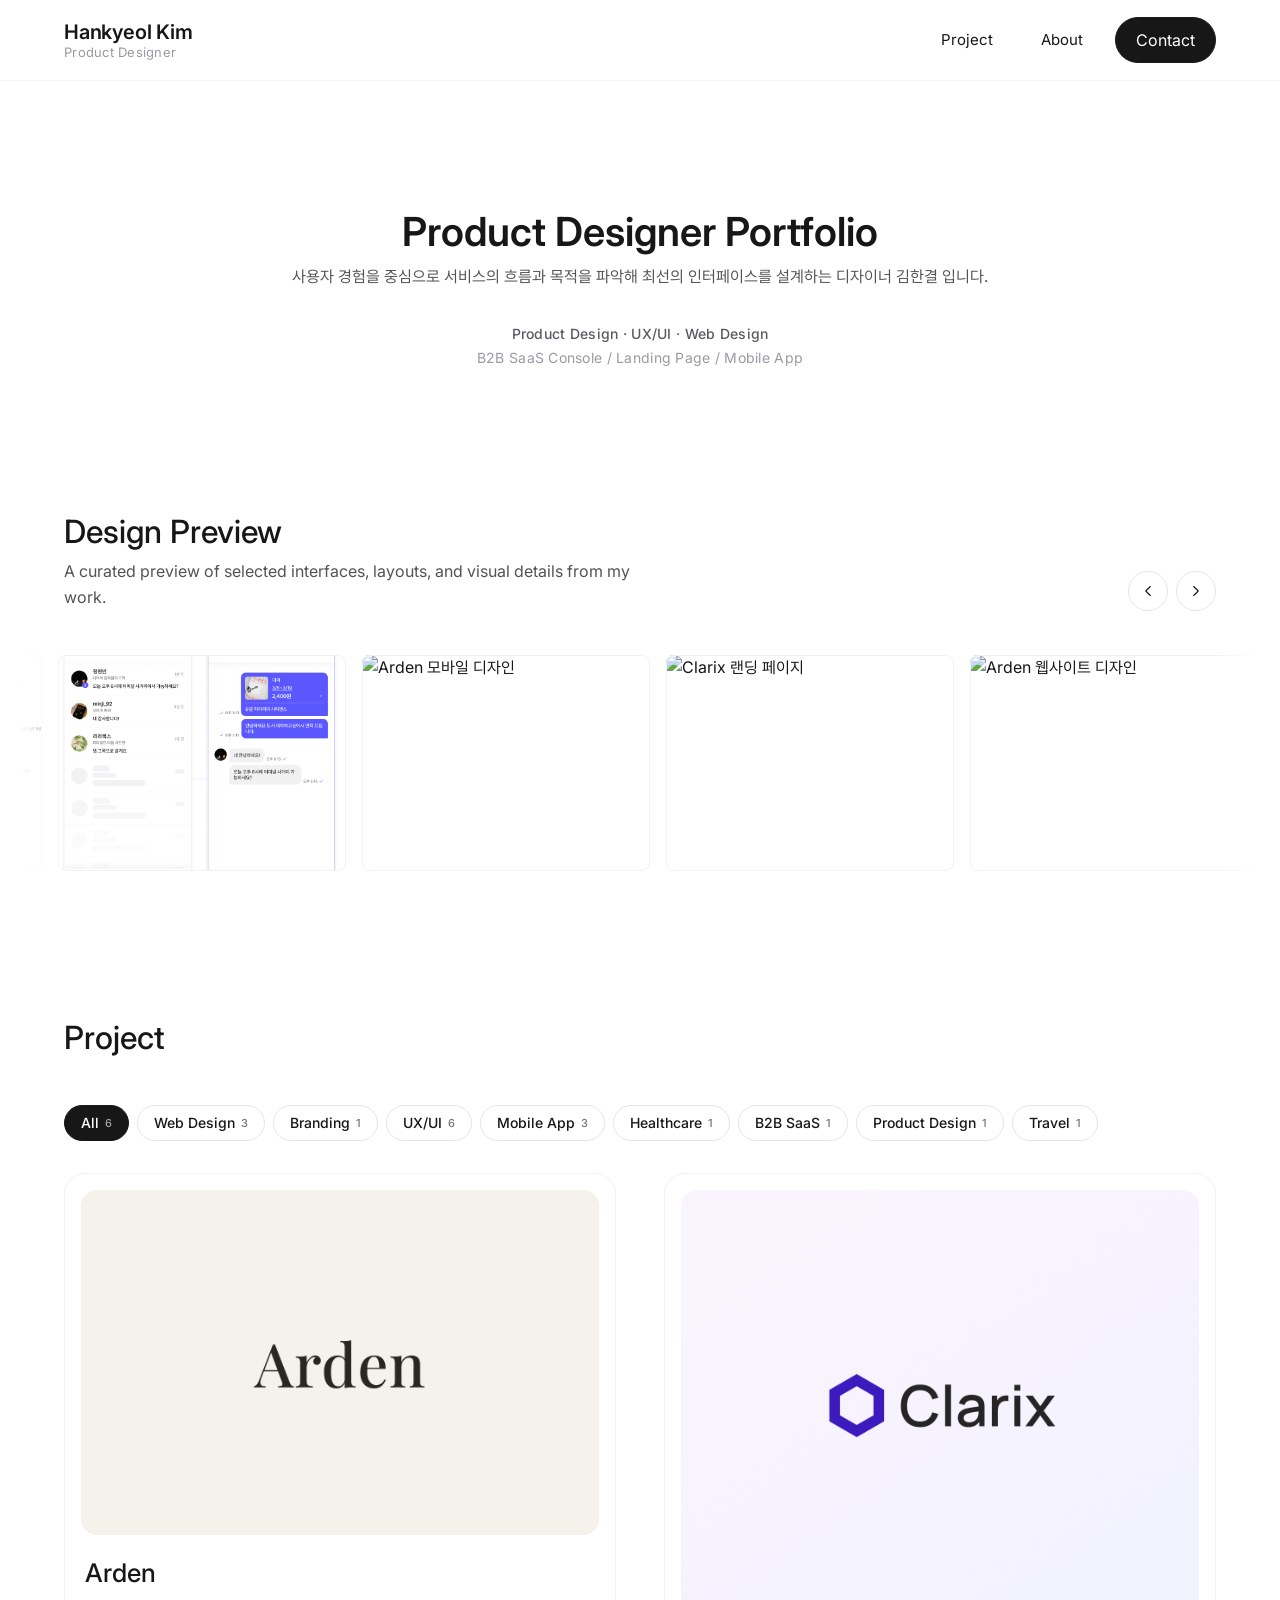
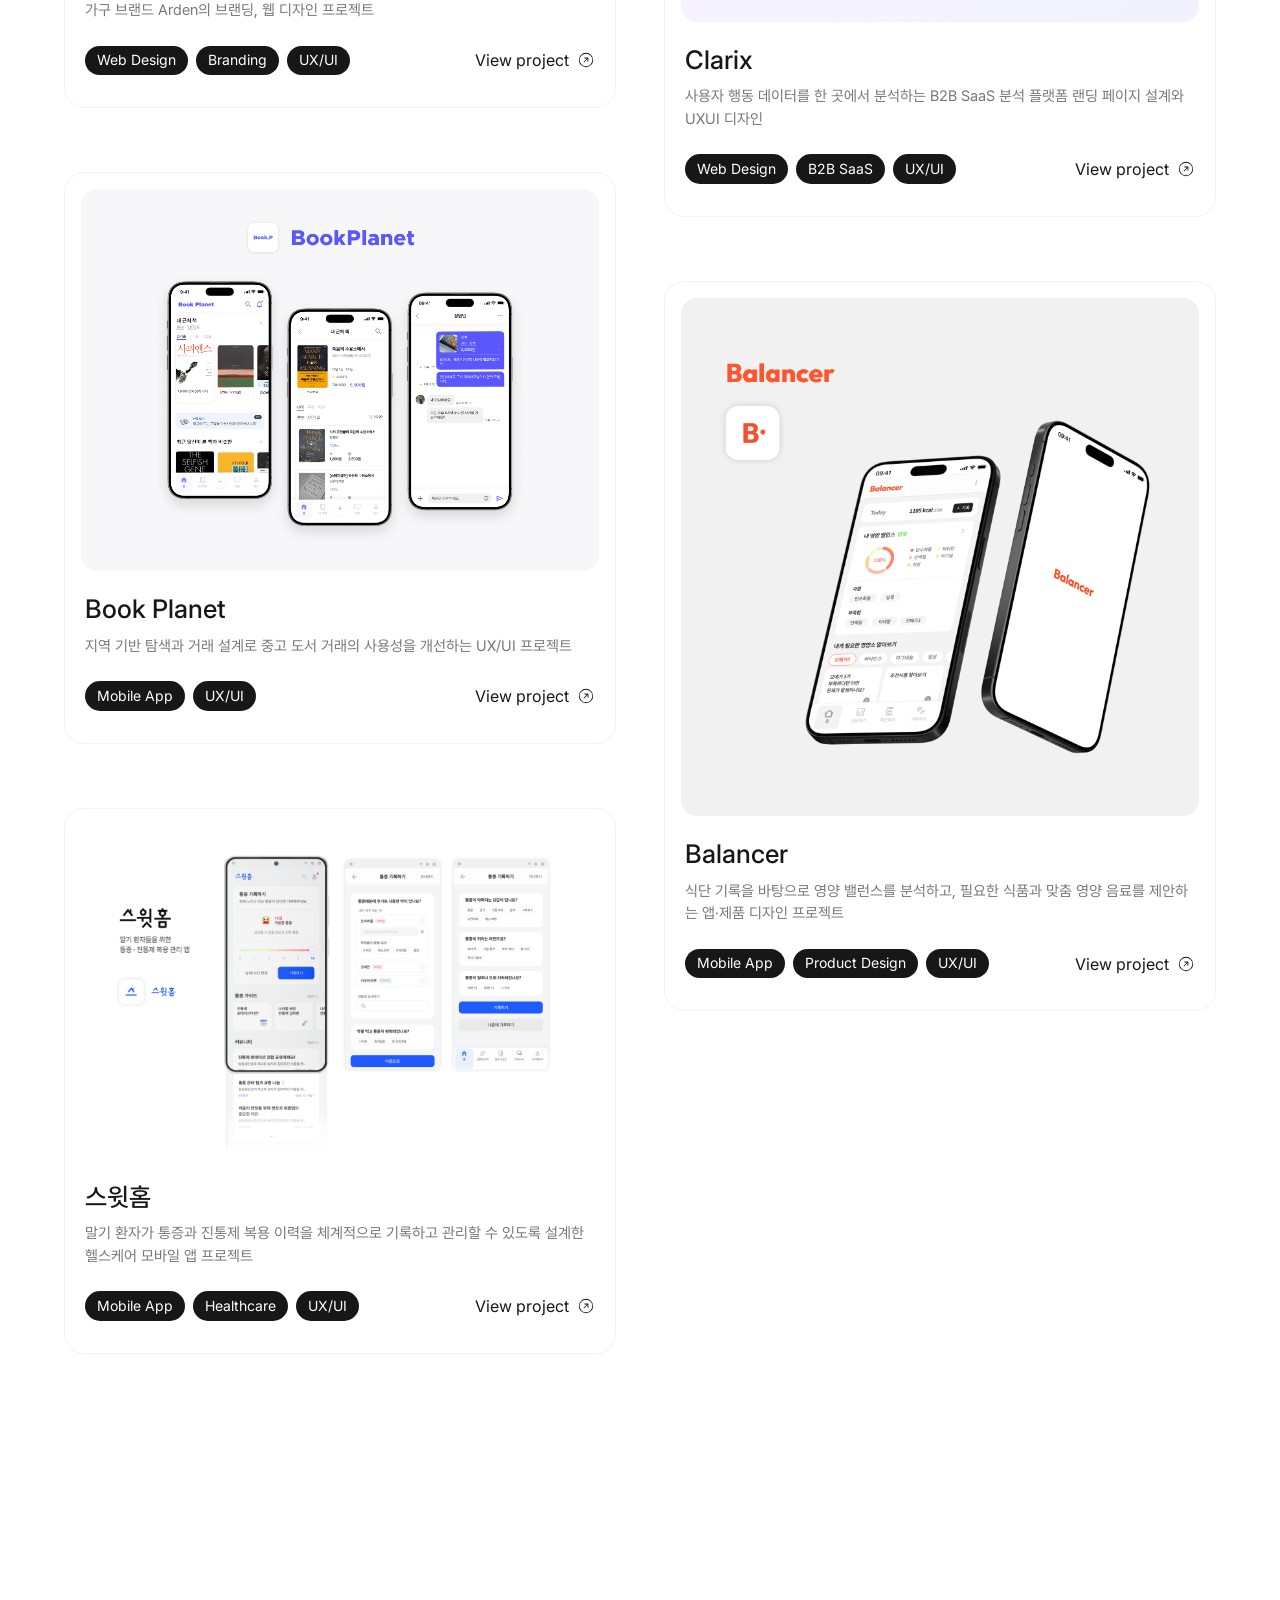
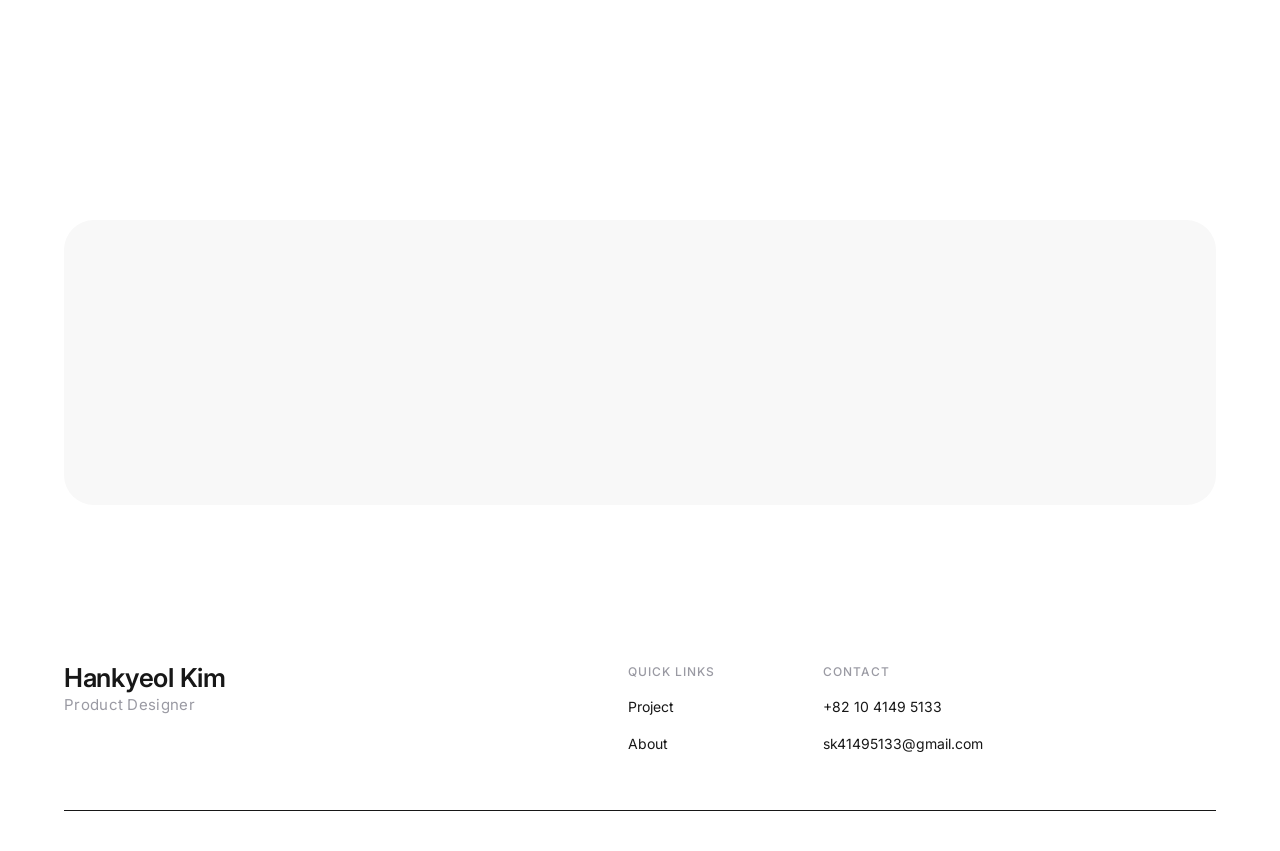
==== commit 4782d93f: "Design Preview: drop labels, shuffle on load, loop carousel, soft outline - Remove the 12 .preview-c" ====
--- a/index.html
+++ b/index.html
@@ -95,102 +95,78 @@
               <a class="preview-card" href="project-arden.html">
                 <div class="preview-card__media">
                   <img src="images/design-preview/arden-1.png" alt="Arden 웹사이트 디자인" class="preview-card__image" loading="lazy" draggable="false">
-                </div>
-                <span class="preview-card__label">Arden</span>
-              </a>
+                </div>              </a>
             </li>
             <li>
               <a class="preview-card" href="project-arden.html">
                 <div class="preview-card__media">
                   <img src="images/design-preview/arden-2.png" alt="Arden 모바일 디자인" class="preview-card__image" loading="lazy" draggable="false">
-                </div>
-                <span class="preview-card__label">Arden</span>
-              </a>
+                </div>              </a>
             </li>
 
             <li>
               <a class="preview-card" href="project-book-planet.html">
                 <div class="preview-card__media">
                   <img src="images/design-preview/book-planet-1.png" alt="Book Planet 홈 화면" class="preview-card__image" loading="lazy" draggable="false">
-                </div>
-                <span class="preview-card__label">Book Planet</span>
-              </a>
+                </div>              </a>
             </li>
             <li>
               <a class="preview-card" href="project-book-planet.html">
                 <div class="preview-card__media">
                   <img src="images/design-preview/book-planet-2.png" alt="Book Planet 채팅 화면" class="preview-card__image" loading="lazy" draggable="false">
-                </div>
-                <span class="preview-card__label">Book Planet</span>
-              </a>
+                </div>              </a>
             </li>
 
             <li>
               <a class="preview-card" href="project-sweethome.html">
                 <div class="preview-card__media">
                   <img src="images/design-preview/sweethome-1.png" alt="스윗홈 메인 화면" class="preview-card__image" loading="lazy" draggable="false">
-                </div>
-                <span class="preview-card__label">스윗홈</span>
-              </a>
+                </div>              </a>
             </li>
             <li>
               <a class="preview-card" href="project-sweethome.html">
                 <div class="preview-card__media">
                   <img src="images/design-preview/sweethome-2.png" alt="스윗홈 통증 기록 화면" class="preview-card__image" loading="lazy" draggable="false">
-                </div>
-                <span class="preview-card__label">스윗홈</span>
-              </a>
+                </div>              </a>
             </li>
 
             <li>
               <a class="preview-card" href="project-clarix.html">
                 <div class="preview-card__media">
                   <img src="images/design-preview/clarix-1.png" alt="Clarix 랜딩 페이지" class="preview-card__image" loading="lazy" draggable="false">
-                </div>
-                <span class="preview-card__label">Clarix</span>
-              </a>
+                </div>              </a>
             </li>
             <li>
               <a class="preview-card" href="project-clarix.html">
                 <div class="preview-card__media">
                   <img src="images/design-preview/clarix-2.png" alt="Clarix 대표 이미지" class="preview-card__image" loading="lazy" draggable="false">
-                </div>
-                <span class="preview-card__label">Clarix</span>
-              </a>
+                </div>              </a>
             </li>
 
             <li>
               <a class="preview-card" href="project-balancer.html">
                 <div class="preview-card__media">
                   <img src="images/design-preview/balancer-1.png" alt="Balancer 히어로 이미지" class="preview-card__image" loading="lazy" draggable="false">
-                </div>
-                <span class="preview-card__label">Balancer</span>
-              </a>
+                </div>              </a>
             </li>
             <li>
               <a class="preview-card" href="project-balancer.html">
                 <div class="preview-card__media">
                   <img src="images/design-preview/balancer-2.png" alt="Balancer 앱 홈·기록 화면" class="preview-card__image" loading="lazy" draggable="false">
-                </div>
-                <span class="preview-card__label">Balancer</span>
-              </a>
+                </div>              </a>
             </li>
 
             <li>
               <a class="preview-card" href="project-story-of-travel.html">
                 <div class="preview-card__media">
                   <img src="images/design-preview/story-of-travel-1.png" alt="Story of Travel 홈·로그인 화면" class="preview-card__image" loading="lazy" draggable="false">
-                </div>
-                <span class="preview-card__label">Story of Travel</span>
-              </a>
+                </div>              </a>
             </li>
             <li>
               <a class="preview-card" href="project-story-of-travel.html">
                 <div class="preview-card__media">
                   <img src="images/design-preview/story-of-travel-2.png" alt="Story of Travel 테마별 여행지" class="preview-card__image" loading="lazy" draggable="false">
-                </div>
-                <span class="preview-card__label">Story of Travel</span>
-              </a>
+                </div>              </a>
             </li>
           </ul>
         </div>
--- a/css/home.css
+++ b/css/home.css
@@ -115,10 +115,6 @@
 
 .design-preview__btn:hover { background-color: var(--color-gray-100); }
 .design-preview__btn:active { background-color: var(--color-gray-softer); }
-.design-preview__btn:disabled {
-  opacity: 0.35;
-  cursor: not-allowed;
-}
 
 .design-preview__btn svg {
   width: 18px;
@@ -181,13 +177,19 @@
   user-select: none;
 }
 
+/* The <li> wrapper is the actual flex item — drives uniform card width */
+.design-preview__track > li {
+  flex: 0 0 25%; /* 30% smaller than the previous 36% */
+  scroll-snap-align: start;
+  list-style: none;
+}
+
 /* Cards */
 .preview-card {
-  flex: 0 0 25%; /* 30% smaller than the previous 36% */
-  scroll-snap-align: start;
   display: flex;
   flex-direction: column;
   gap: 0.75rem;
+  width: 100%;
   color: inherit;
   text-decoration: none;
   cursor: pointer;
@@ -200,8 +202,10 @@
 
 .preview-card__media {
   aspect-ratio: 4 / 3;
-  border-radius: 18px;
+  border-radius: 8px;
   overflow: hidden;
+  outline: 1px solid #f2f2f2;
+  outline-offset: -1px;
 }
 
 .preview-card__image {
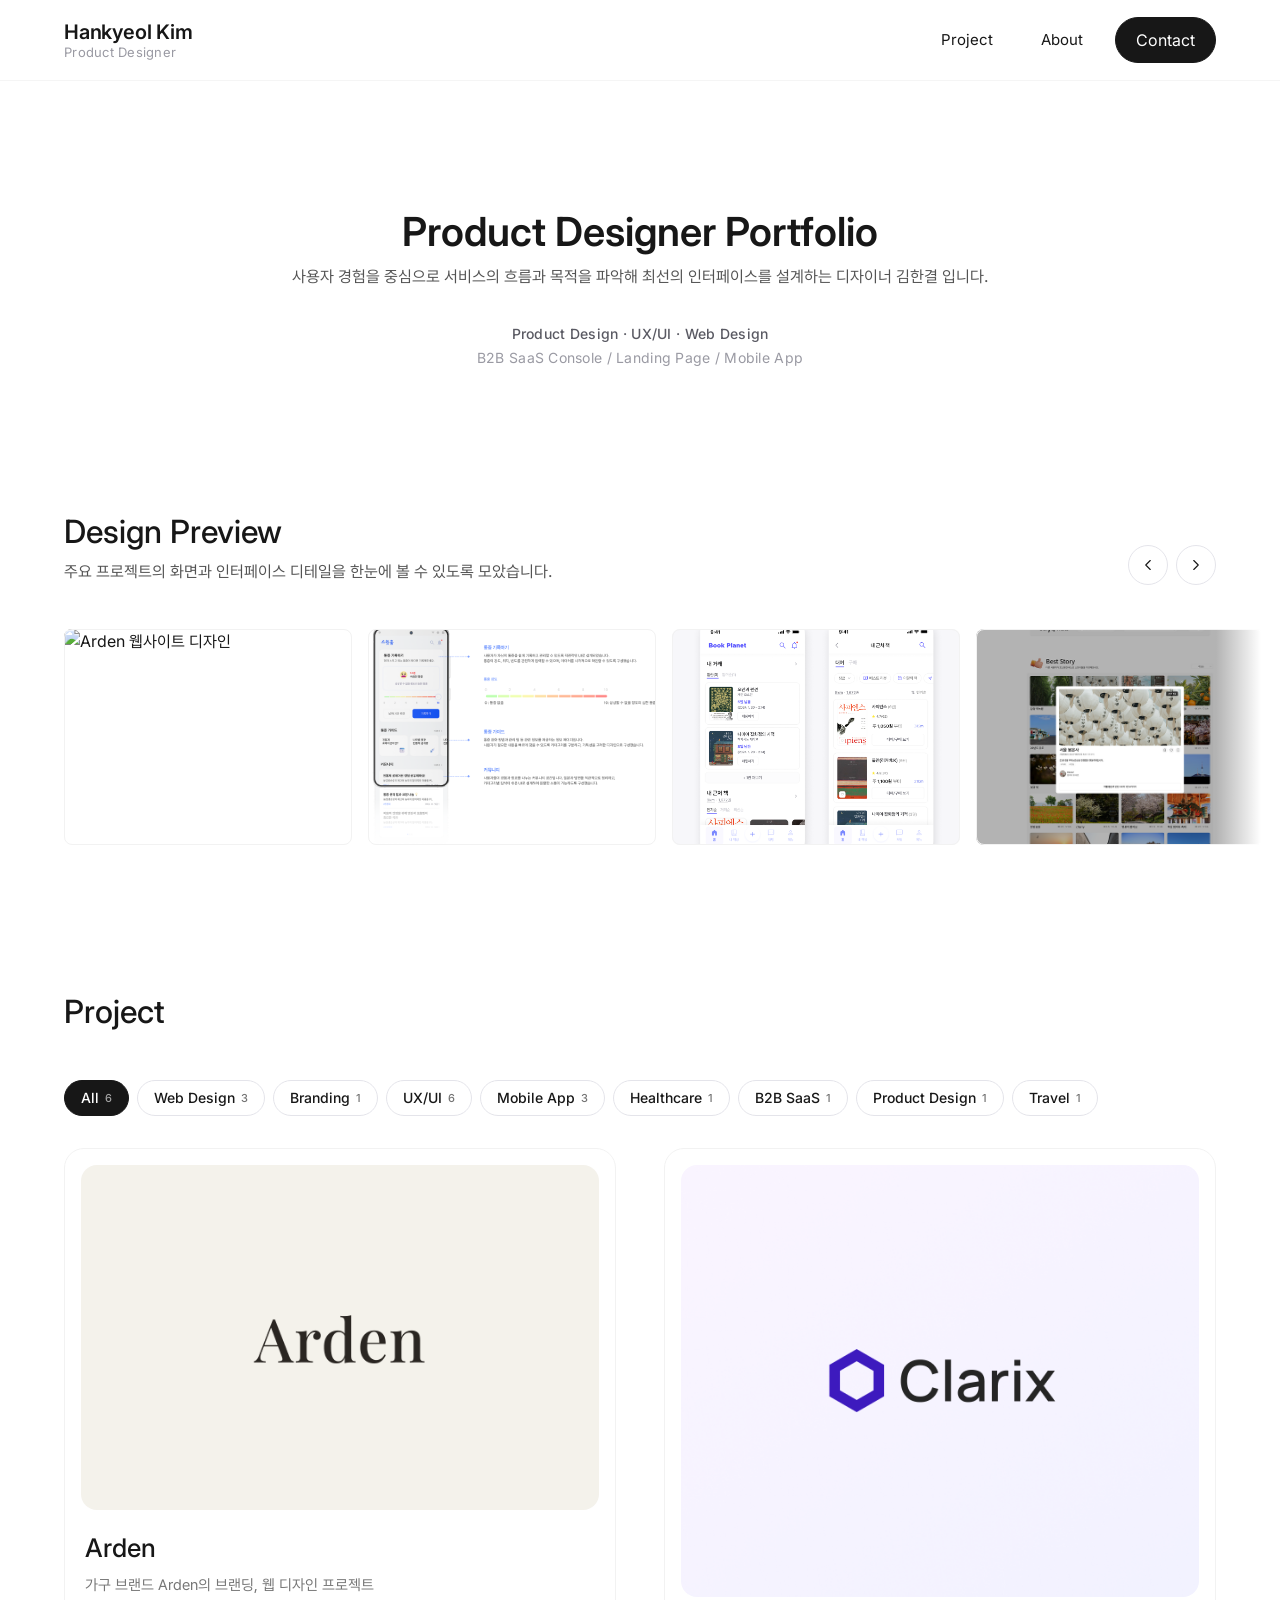
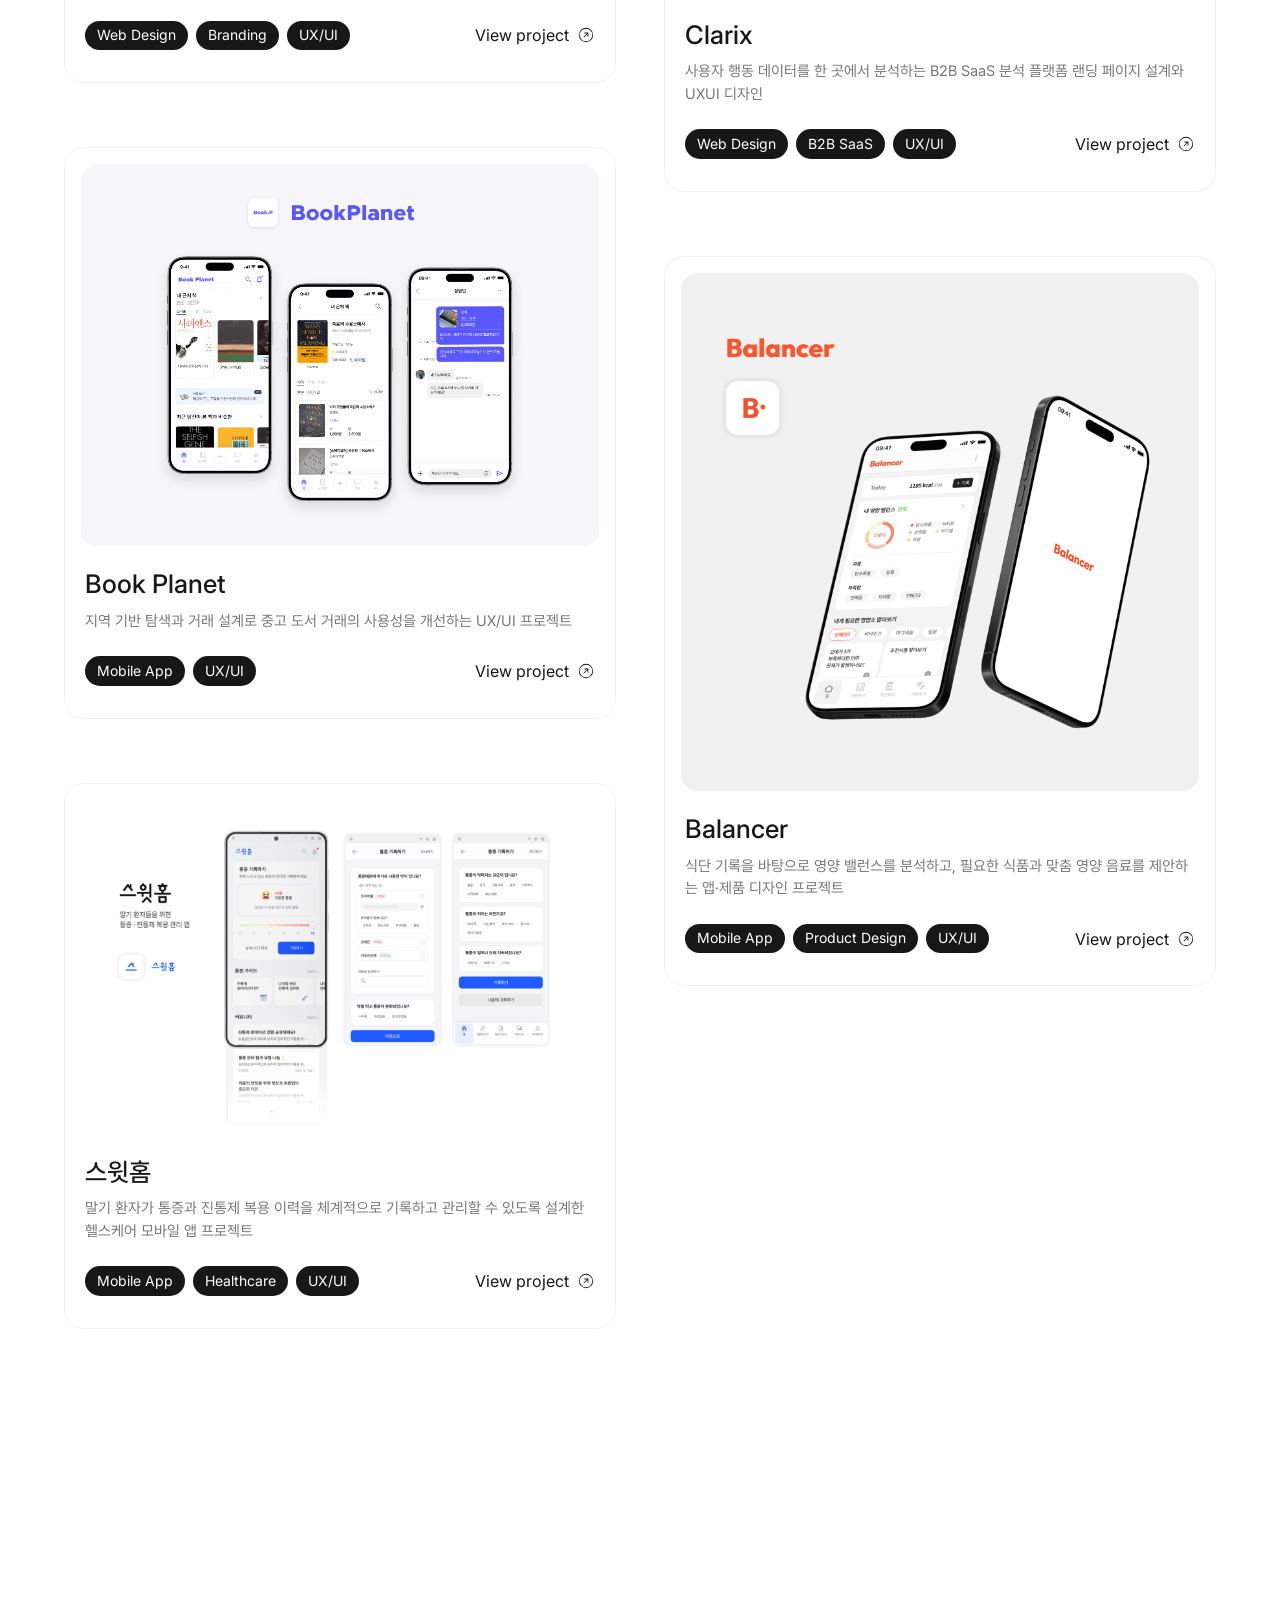
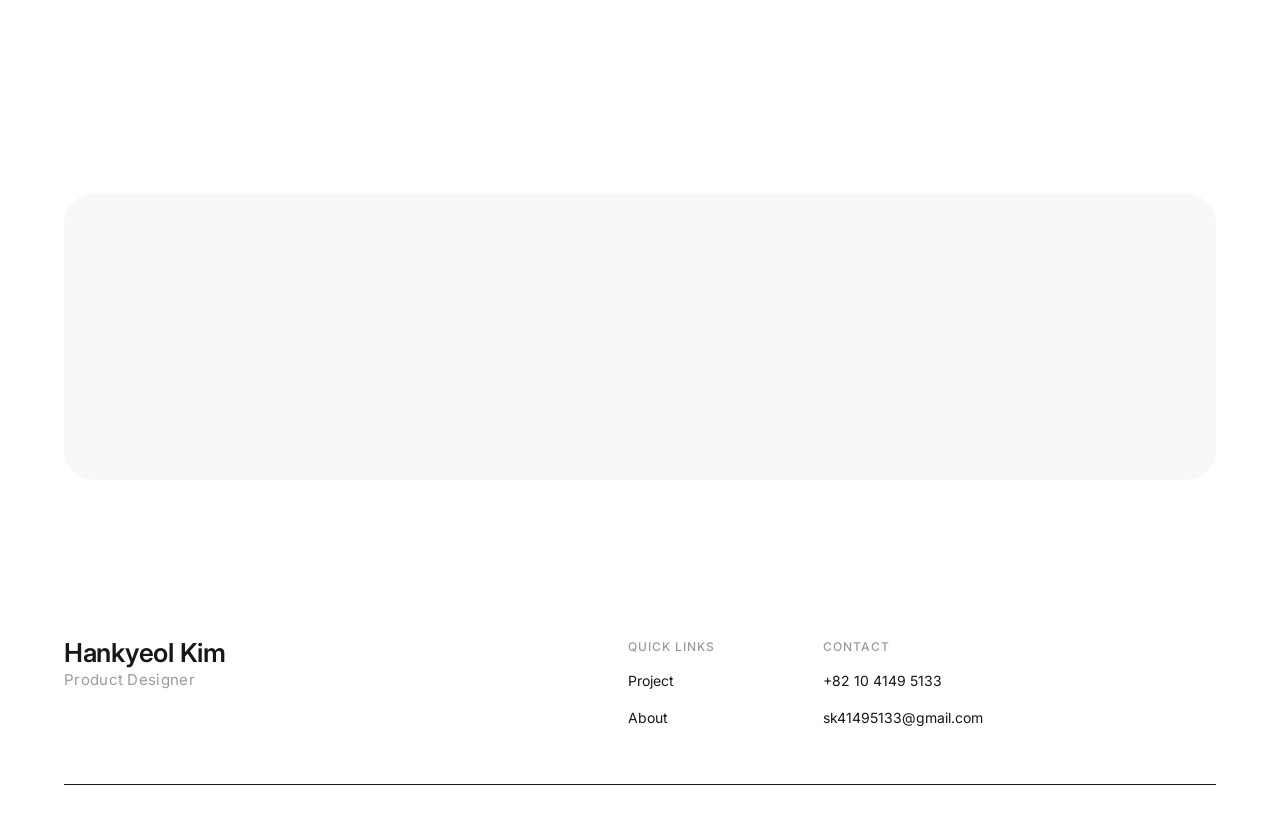
==== commit 68fa6ecc: "Design Preview: Korean subtitle copy" ====
--- a/index.html
+++ b/index.html
@@ -72,7 +72,7 @@
           <header class="design-preview__header reveal">
             <div class="design-preview__intro">
               <h2 class="design-preview__title">Design Preview</h2>
-              <p class="design-preview__sub">A curated preview of selected interfaces, layouts, and visual details from my work.</p>
+              <p class="design-preview__sub">주요 프로젝트의 화면과 인터페이스 디테일을 한눈에 볼 수 있도록 모았습니다.</p>
             </div>
             <div class="design-preview__nav" aria-label="Design preview controls">
               <button type="button" class="design-preview__btn" data-carousel-prev aria-label="이전 카드">
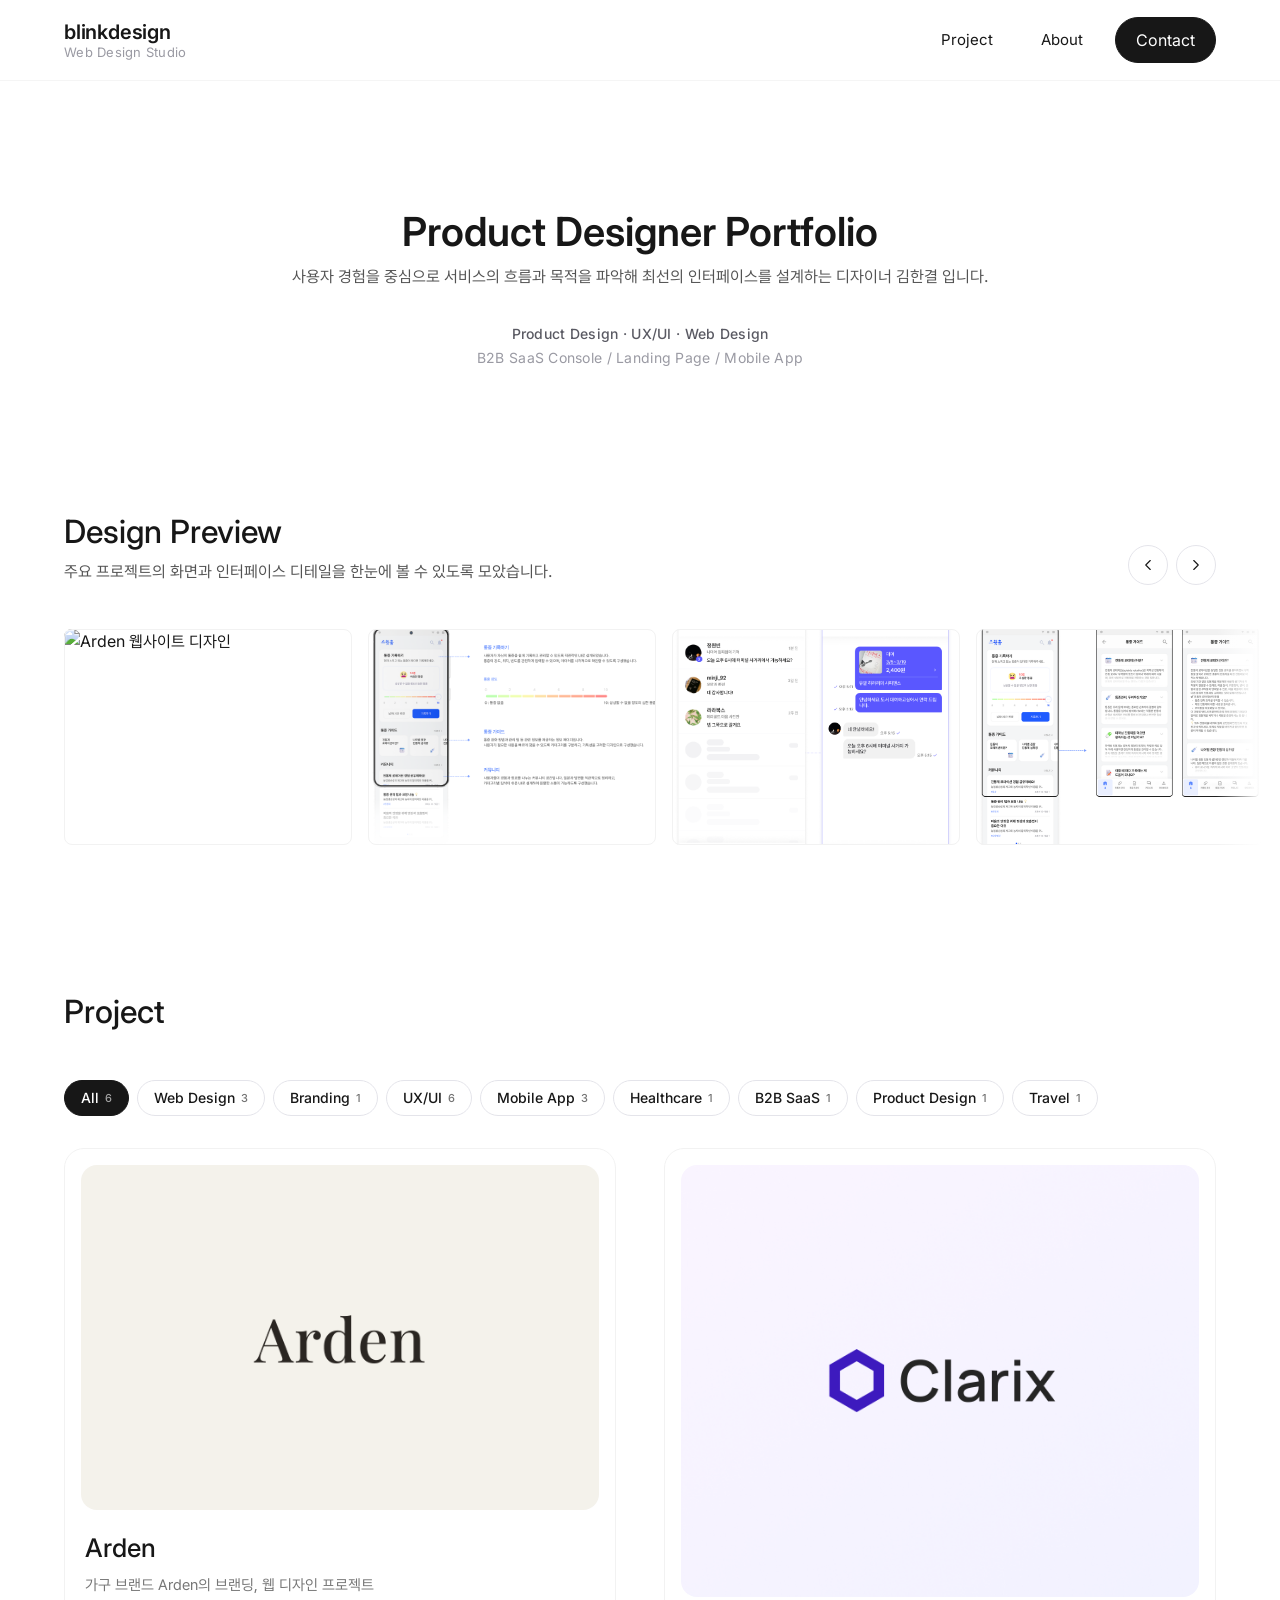
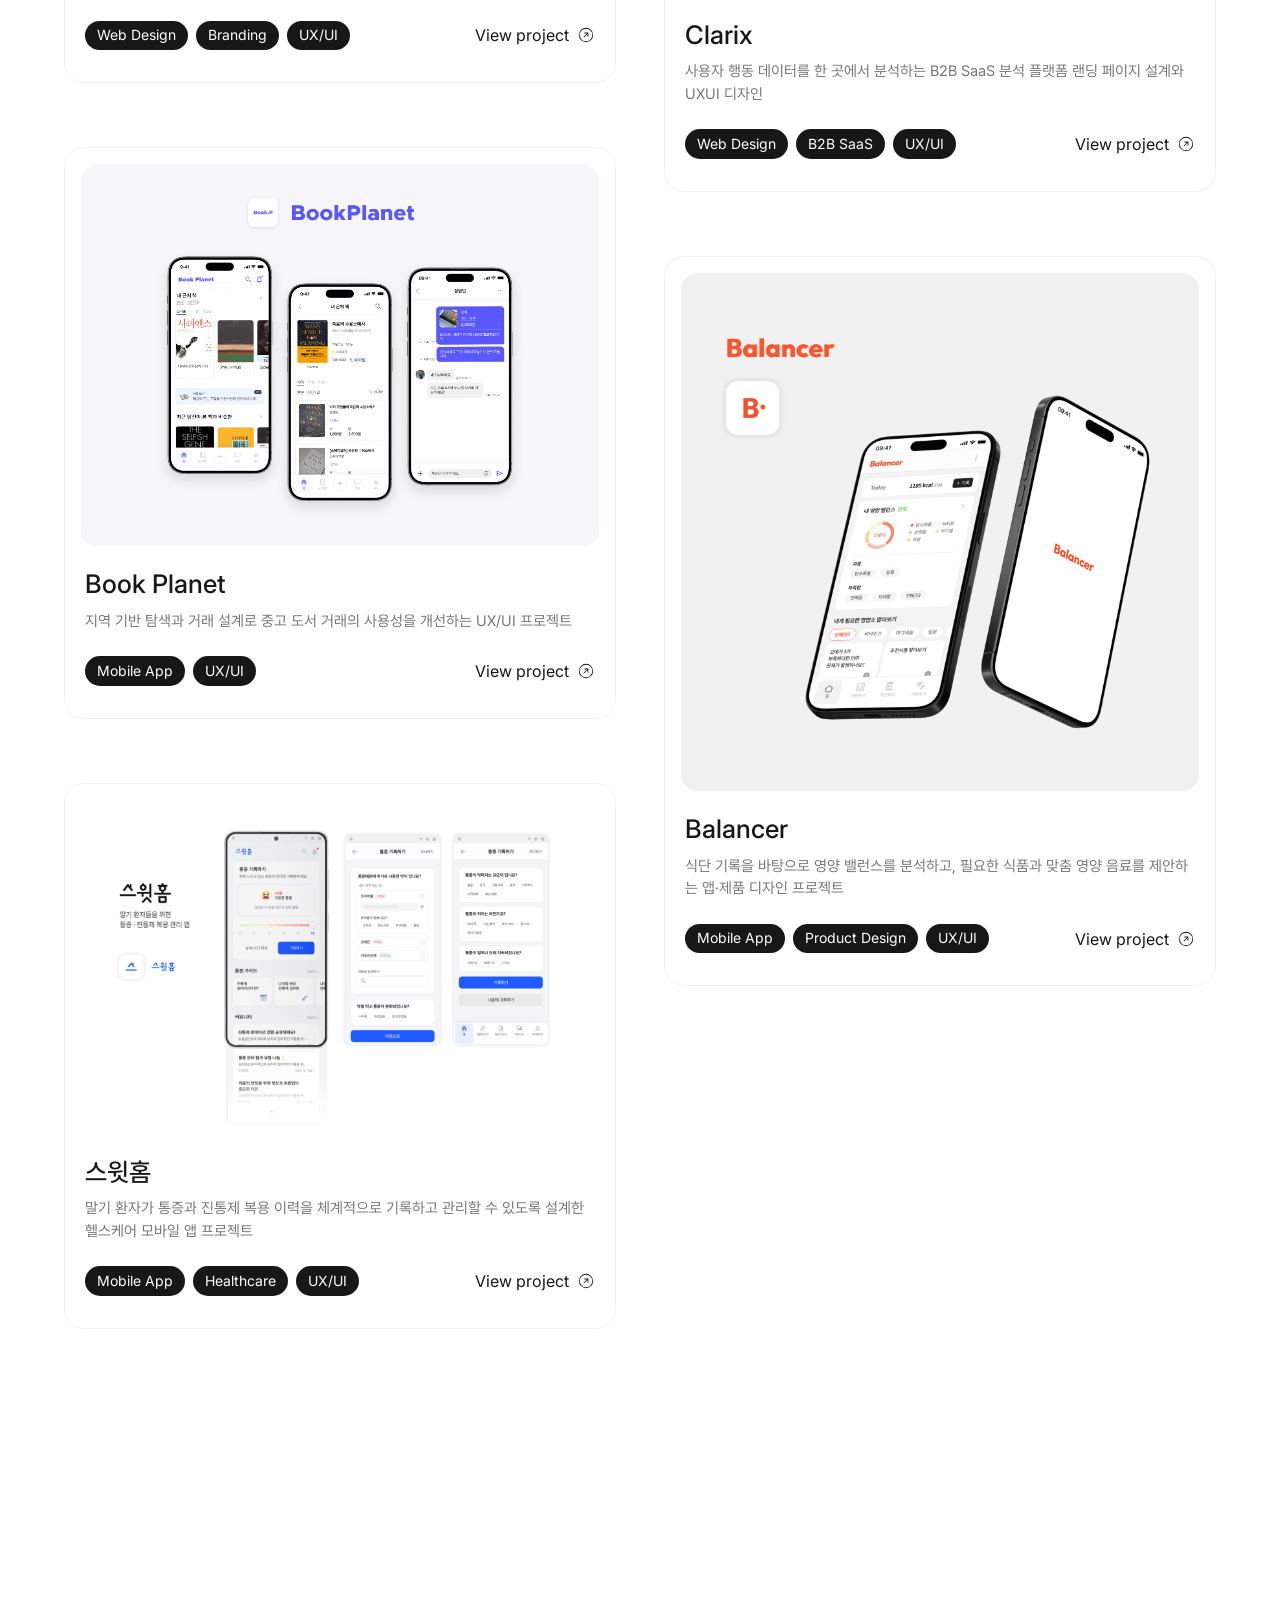
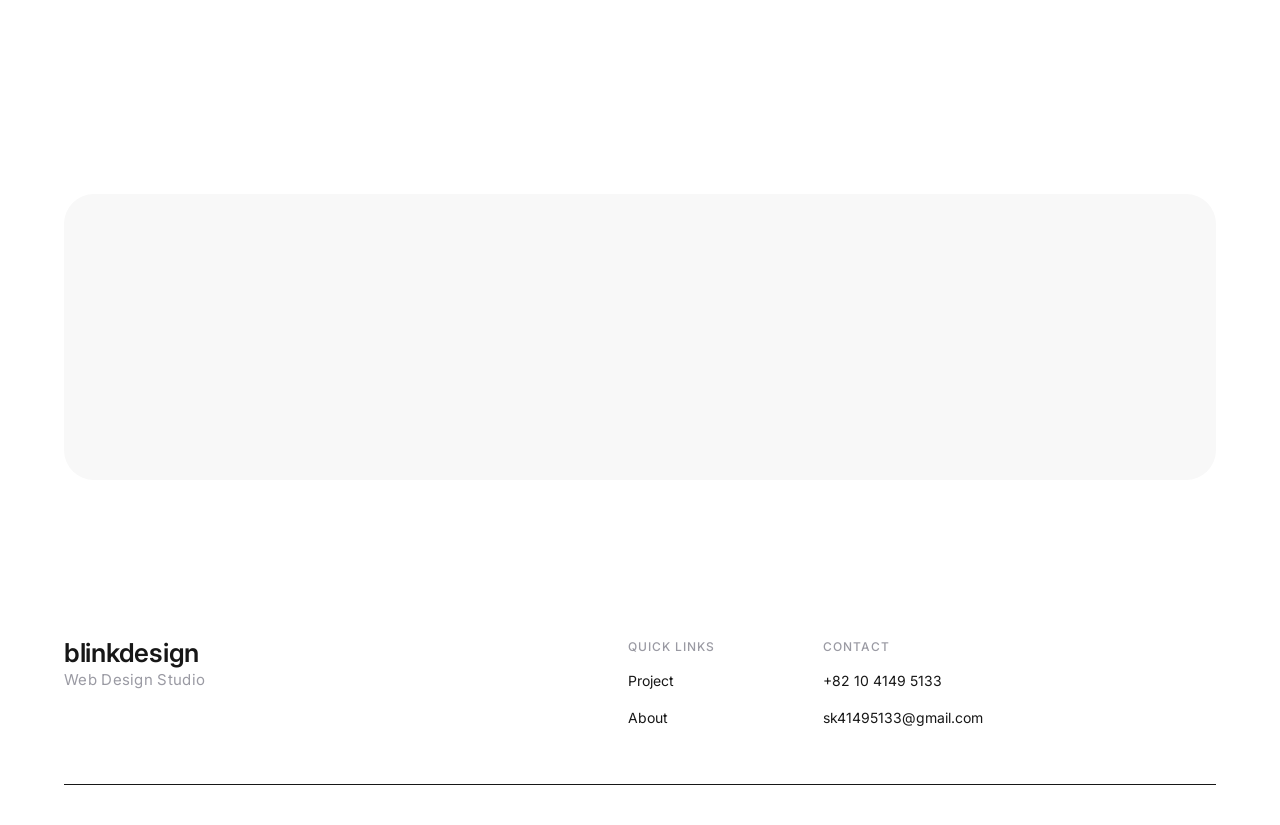
==== commit 8c1a50d7: "Rebrand: swap navbar/footer wordmark + titles to blinkdesign Replace 'Hankyeol Kim / Product Designe" ====
--- a/index.html
+++ b/index.html
@@ -2,7 +2,7 @@
 <html lang="ko">
 <head>
   <meta charset="utf-8">
-  <title>Hankyeol Kim - Product Designer Portfolio</title>
+  <title>blinkdesign - Web Design Studio</title>
   <meta name="description" content="사용자 경험을 중심으로 서비스의 흐름과 목적을 파악해 최선의 인터페이스를 설계하는 프로덕트 디자이너 김한결의 포트폴리오.">
   <meta name="viewport" content="width=device-width, initial-scale=1">
 
@@ -28,8 +28,8 @@
       <div class="navbar__inner">
         <a href="index.html" class="navbar__logo-link" aria-label="홈">
           <span class="brand">
-            <span class="brand__name">Hankyeol Kim</span>
-            <span class="brand__role">Product Designer</span>
+            <span class="brand__name">blinkdesign</span>
+            <span class="brand__role">Web Design Studio</span>
           </span>
         </a>
 
@@ -395,8 +395,8 @@
           <div class="footer__brand">
             <a href="index.html" class="footer__logo-link" aria-label="홈">
               <span class="brand brand--lg">
-                <span class="brand__name">Hankyeol Kim</span>
-                <span class="brand__role">Product Designer</span>
+                <span class="brand__name">blinkdesign</span>
+                <span class="brand__role">Web Design Studio</span>
               </span>
             </a>
           </div>
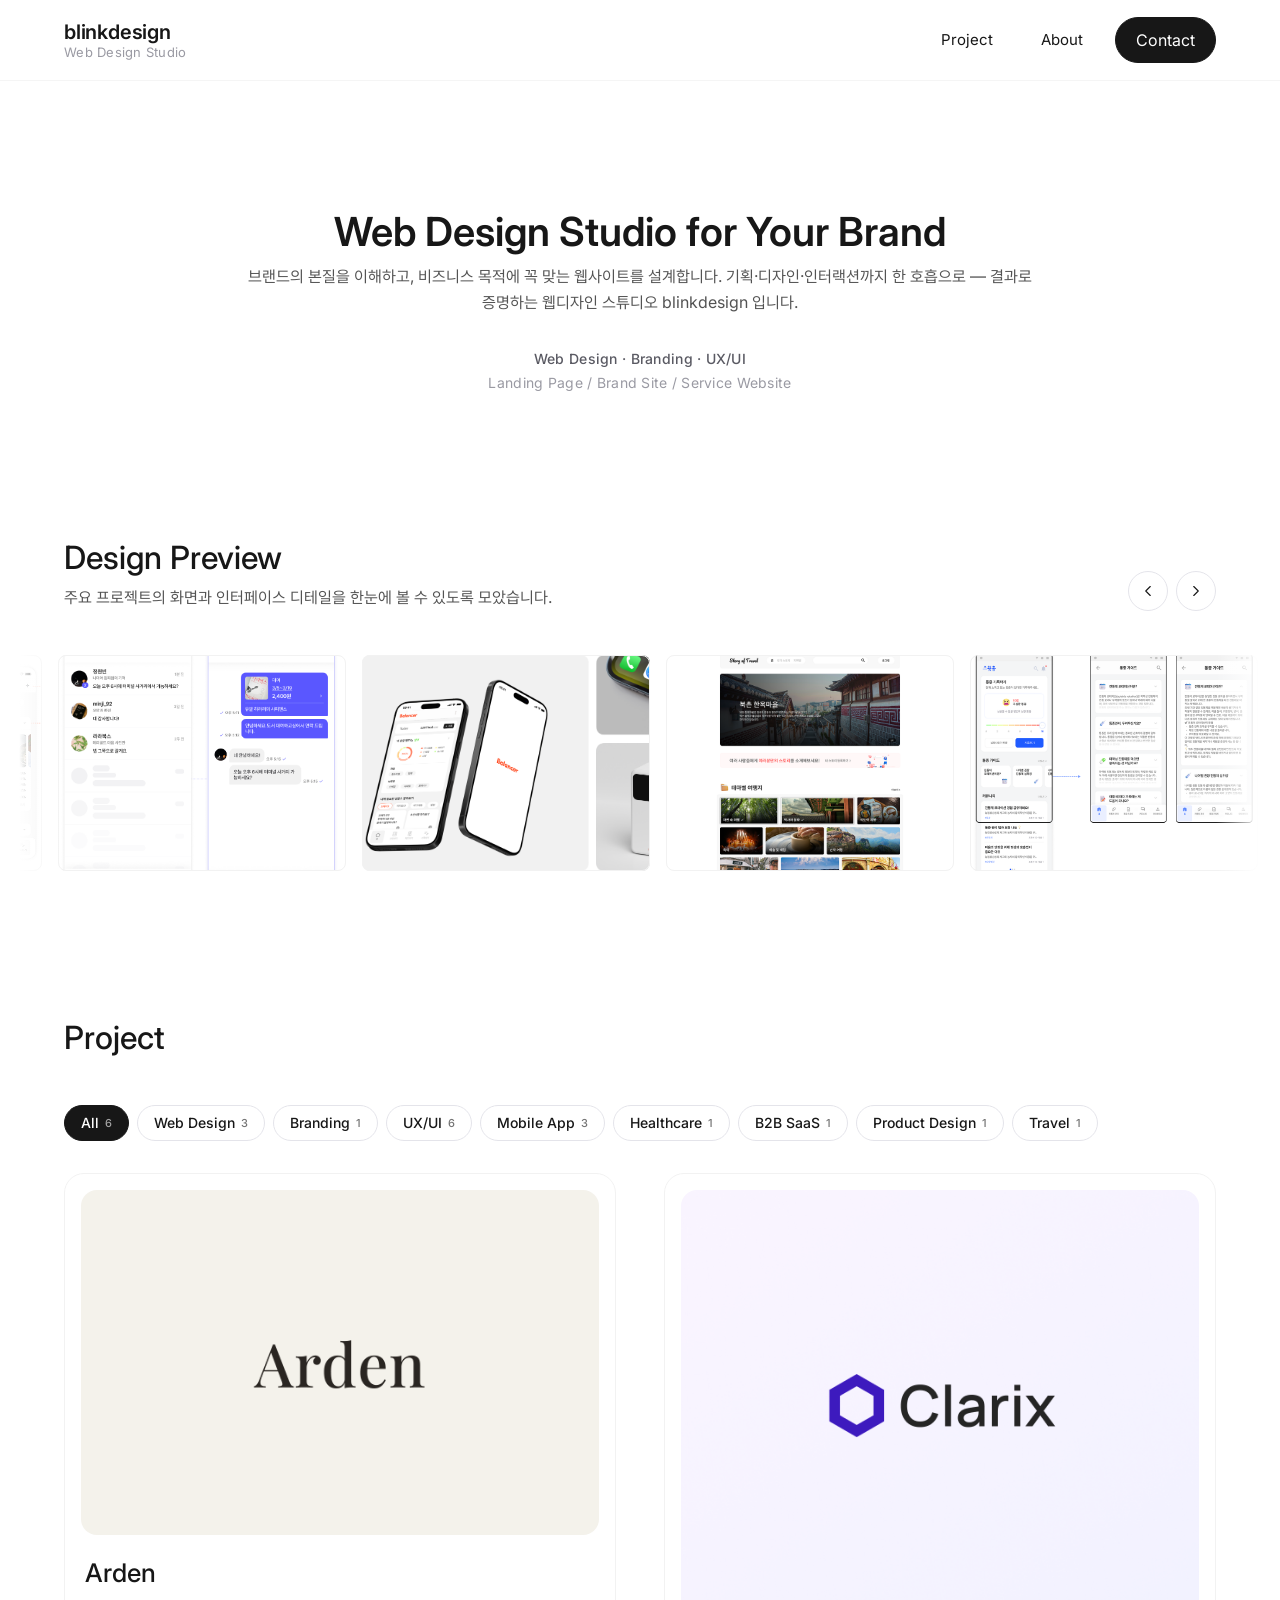
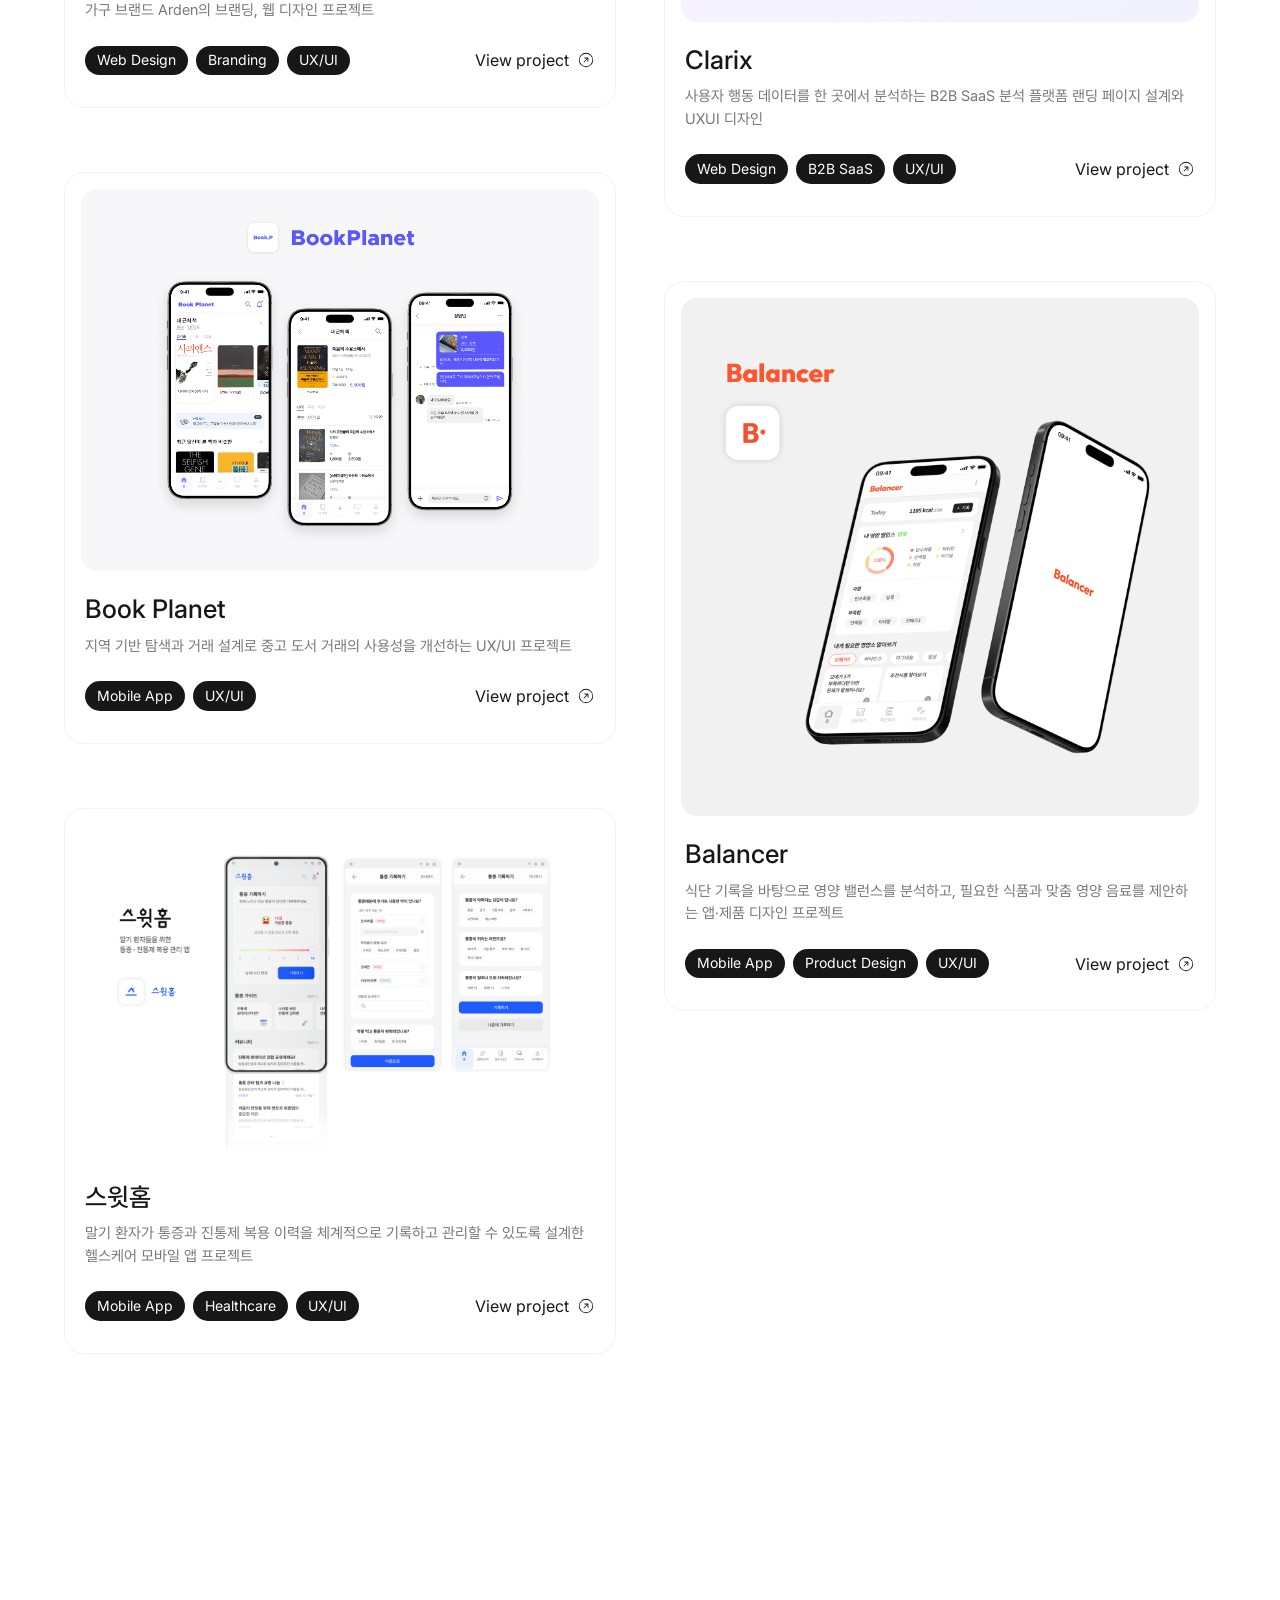
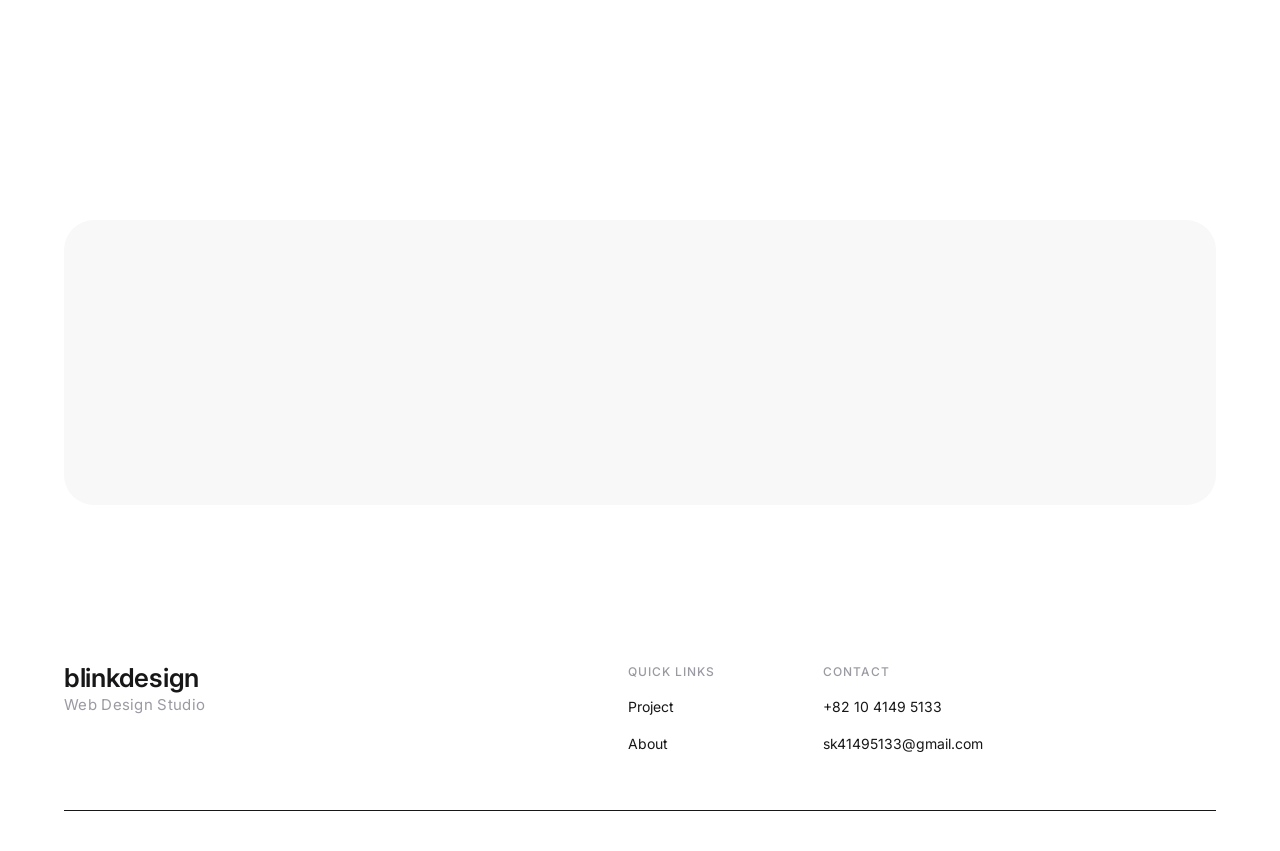
==== commit 2edf529f: "Hero copy + contact form rebrand - Rewrite hero as web design studio (h1, description, meta) - Repla" ====
--- a/index.html
+++ b/index.html
@@ -3,7 +3,7 @@
 <head>
   <meta charset="utf-8">
   <title>blinkdesign - Web Design Studio</title>
-  <meta name="description" content="사용자 경험을 중심으로 서비스의 흐름과 목적을 파악해 최선의 인터페이스를 설계하는 프로덕트 디자이너 김한결의 포트폴리오.">
+  <meta name="description" content="브랜드와 비즈니스에 꼭 맞는 웹사이트를 설계합니다. 랜딩 페이지, 브랜드 사이트, 서비스 웹까지 — 기획부터 디자인까지 한 호흡으로 진행하는 웹디자인 스튜디오 blinkdesign.">
   <meta name="viewport" content="width=device-width, initial-scale=1">
 
   <link rel="shortcut icon" type="image/x-icon" href="images/favicon.png">
@@ -52,13 +52,13 @@
            ============================ -->
       <section class="hero">
         <div class="hero__inner">
-          <h1 class="heading-h1 reveal">Product Designer Portfolio</h1>
+          <h1 class="heading-h1 reveal">Web Design Studio for Your Brand</h1>
           <p class="hero__description reveal" style="--reveal-delay: 0.1s">
-            사용자 경험을 중심으로 서비스의 흐름과 목적을 파악해 최선의 인터페이스를 설계하는 디자이너 김한결 입니다.
+            브랜드의 본질을 이해하고, 비즈니스 목적에 꼭 맞는 웹사이트를 설계합니다. 기획·디자인·인터랙션까지 한 호흡으로 — 결과로 증명하는 웹디자인 스튜디오 blinkdesign 입니다.
           </p>
           <div class="hero__meta reveal" style="--reveal-delay: 0.2s">
-            <p class="hero__meta-disciplines">Product Design · UX/UI · Web Design</p>
-            <p>B2B SaaS Console / Landing Page / Mobile App</p>
+            <p class="hero__meta-disciplines">Web Design · Branding · UX/UI</p>
+            <p>Landing Page / Brand Site / Service Website</p>
           </div>
         </div>
       </section>
--- a/css/components.css
+++ b/css/components.css
@@ -717,3 +717,164 @@
   .contact-modal__panel { padding: 24px; }
   .contact-modal__actions { grid-template-columns: 1fr; }
 }
+
+/* Contact modal — inquiry form variant */
+.contact-modal__panel--form {
+  width: min(600px, 100%);
+  max-height: 90vh;
+  overflow-y: auto;
+  padding: 36px 32px 28px;
+}
+
+.contact-modal__form {
+  display: flex;
+  flex-direction: column;
+  gap: 22px;
+  margin-top: 8px;
+}
+
+.contact-modal__field {
+  display: flex;
+  flex-direction: column;
+  gap: 10px;
+  border: 0;
+  padding: 0;
+  margin: 0;
+  min-width: 0;
+}
+
+.contact-modal__label {
+  display: block;
+  font-size: var(--fs-small);
+  font-weight: var(--fw-medium);
+  color: var(--color-black);
+  line-height: var(--lh-snug);
+  padding: 0;
+}
+
+.contact-modal__req {
+  color: var(--color-error);
+  font-weight: var(--fw-regular);
+  margin-left: 2px;
+}
+
+.contact-modal__chip-group {
+  display: flex;
+  flex-wrap: wrap;
+  gap: 6px;
+}
+
+.contact-modal__chip {
+  position: relative;
+  cursor: pointer;
+  user-select: none;
+}
+
+.contact-modal__chip input {
+  position: absolute;
+  opacity: 0;
+  pointer-events: none;
+  inset: 0;
+}
+
+.contact-modal__chip span {
+  display: inline-flex;
+  align-items: center;
+  padding: 7px 13px;
+  border: 1px solid var(--color-gray-200);
+  border-radius: var(--radius-pill);
+  font-family: var(--font-kr);
+  font-size: var(--fs-small);
+  color: var(--color-text);
+  background-color: var(--color-white);
+  transition: background-color var(--duration-fast) var(--ease),
+              color var(--duration-fast) var(--ease),
+              border-color var(--duration-fast) var(--ease);
+}
+
+.contact-modal__chip:hover span {
+  border-color: var(--color-gray-400);
+  color: var(--color-black);
+}
+
+.contact-modal__chip input:checked + span {
+  background-color: var(--color-black);
+  border-color: var(--color-black);
+  color: var(--color-white);
+}
+
+.contact-modal__chip input:focus-visible + span {
+  outline: 2px solid var(--color-black);
+  outline-offset: 2px;
+}
+
+.contact-modal__input,
+.contact-modal__textarea {
+  width: 100%;
+  padding: 11px 14px;
+  border: 1px solid var(--color-gray-200);
+  border-radius: var(--radius-input);
+  font-family: var(--font-kr);
+  font-size: var(--fs-medium);
+  color: var(--color-black);
+  background-color: var(--color-white);
+  transition: border-color var(--duration-fast) var(--ease);
+}
+
+.contact-modal__input::placeholder,
+.contact-modal__textarea::placeholder {
+  color: var(--color-gray-400);
+}
+
+.contact-modal__input:focus,
+.contact-modal__textarea:focus {
+  outline: none;
+  border-color: var(--color-black);
+}
+
+.contact-modal__textarea {
+  resize: vertical;
+  min-height: 110px;
+  line-height: var(--lh-relaxed);
+}
+
+.contact-modal__submit {
+  display: inline-flex;
+  align-items: center;
+  justify-content: center;
+  width: 100%;
+  padding: 14px;
+  border: 1px solid var(--color-black);
+  border-radius: 12px;
+  background-color: var(--color-black);
+  color: var(--color-white);
+  font-family: var(--font-kr);
+  font-size: var(--fs-medium);
+  font-weight: var(--fw-medium);
+  margin-top: 6px;
+  cursor: pointer;
+  transition: background-color var(--duration-base) var(--ease),
+              border-color var(--duration-base) var(--ease);
+}
+
+.contact-modal__submit:hover {
+  background-color: var(--color-gray-700);
+  border-color: var(--color-gray-700);
+}
+
+.contact-modal__fineprint {
+  font-size: var(--fs-small);
+  color: var(--color-gray-400);
+  text-align: center;
+  margin: 0;
+}
+
+.contact-modal__fineprint a {
+  color: var(--color-black);
+  text-decoration: underline;
+  text-underline-offset: 2px;
+}
+
+@media (max-width: 480px) {
+  .contact-modal__panel--form { padding: 28px 20px 24px; }
+}
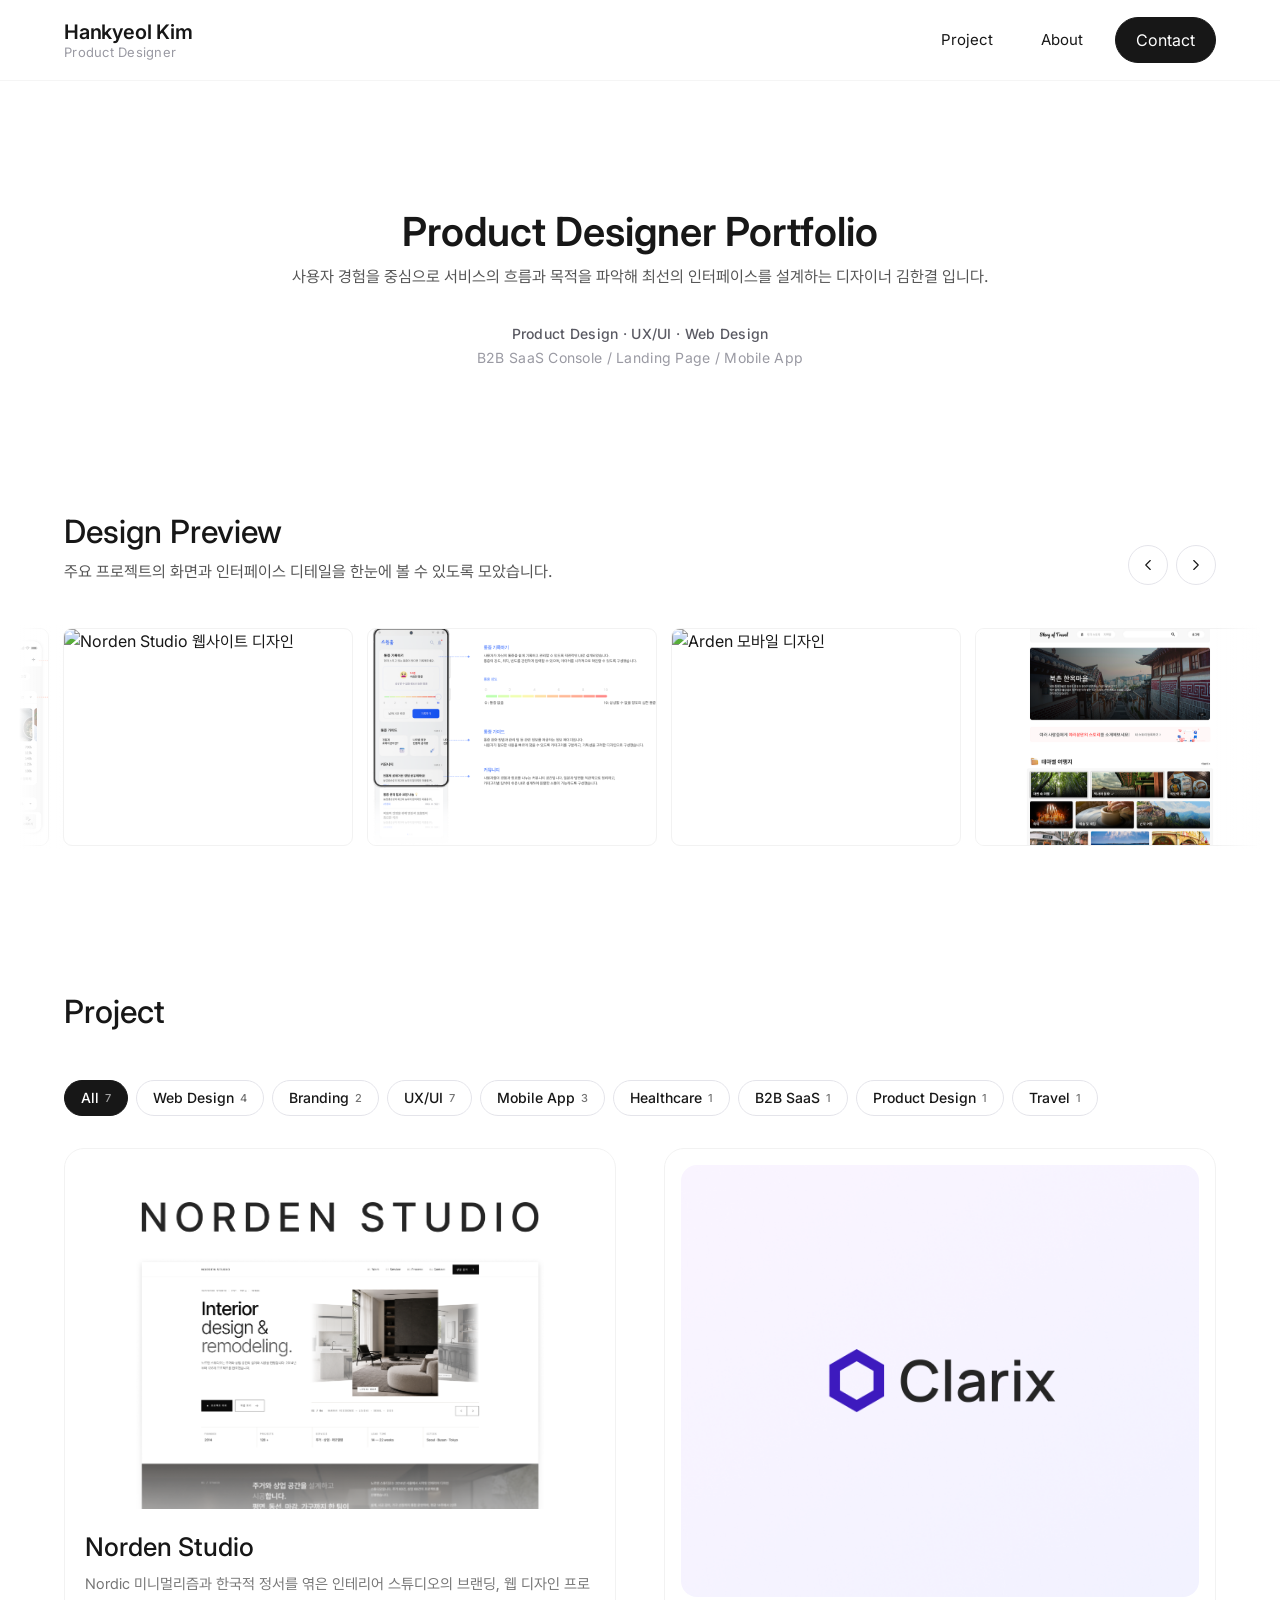
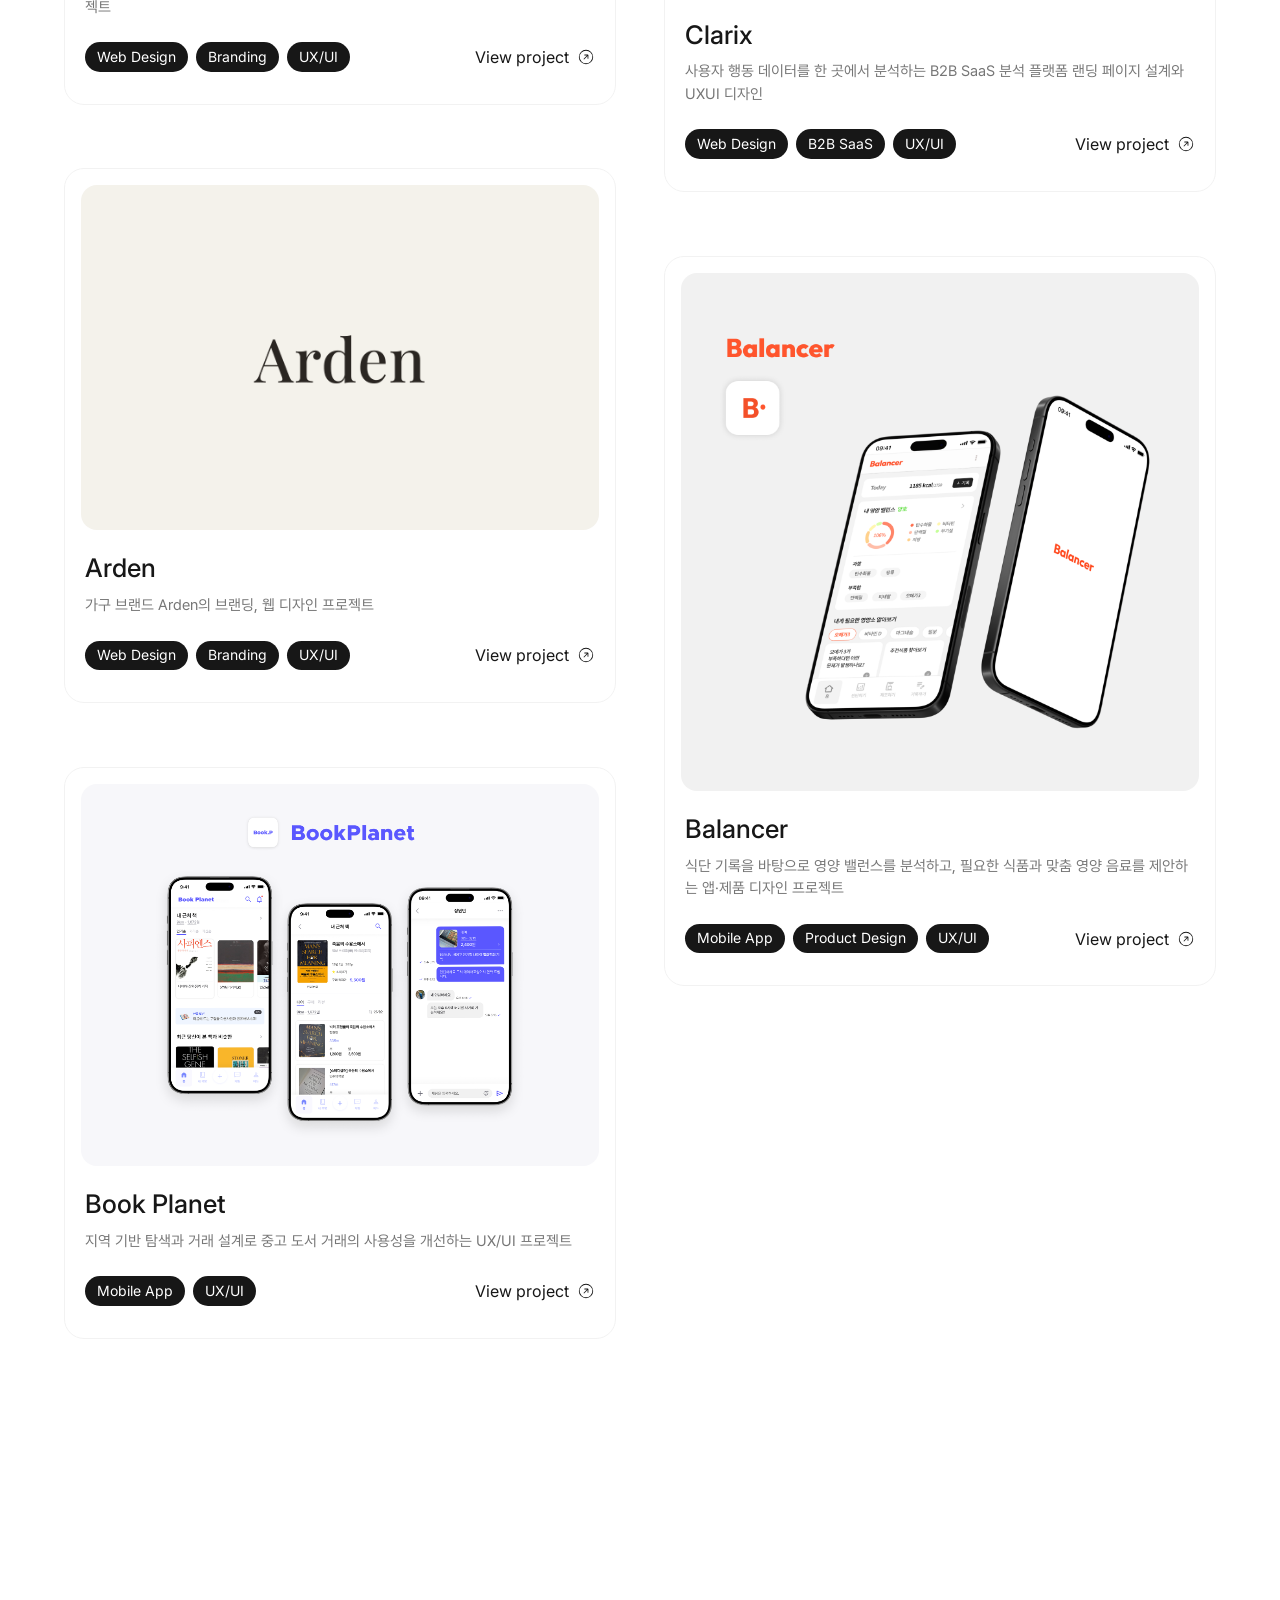
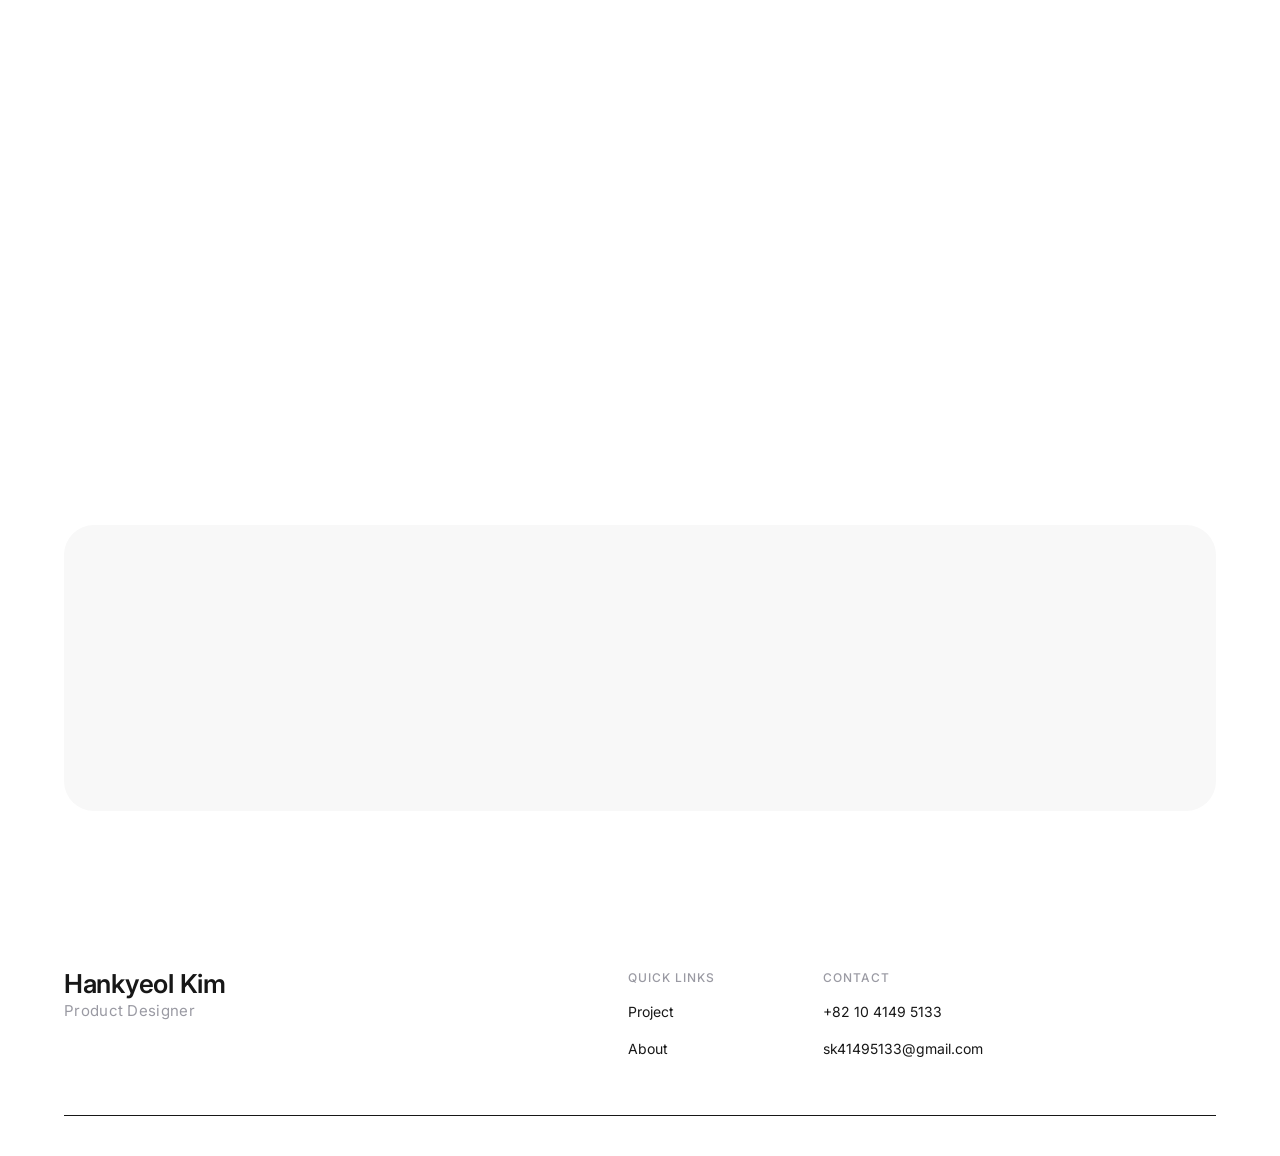
==== commit 989726ed: "Add Clarix + Norden project pages; link in home cards and Other Projects Co-Authored-By: Claude Opus" ====
--- a/index.html
+++ b/index.html
@@ -2,8 +2,8 @@
 <html lang="ko">
 <head>
   <meta charset="utf-8">
-  <title>blinkdesign - Web Design Studio</title>
-  <meta name="description" content="브랜드와 비즈니스에 꼭 맞는 웹사이트를 설계합니다. 랜딩 페이지, 브랜드 사이트, 서비스 웹까지 — 기획부터 디자인까지 한 호흡으로 진행하는 웹디자인 스튜디오 blinkdesign.">
+  <title>Hankyeol Kim - Product Designer Portfolio</title>
+  <meta name="description" content="사용자 경험을 중심으로 서비스의 흐름과 목적을 파악해 최선의 인터페이스를 설계하는 프로덕트 디자이너 김한결의 포트폴리오.">
   <meta name="viewport" content="width=device-width, initial-scale=1">
 
   <link rel="shortcut icon" type="image/x-icon" href="images/favicon.png">
@@ -28,8 +28,8 @@
       <div class="navbar__inner">
         <a href="index.html" class="navbar__logo-link" aria-label="홈">
           <span class="brand">
-            <span class="brand__name">blinkdesign</span>
-            <span class="brand__role">Web Design Studio</span>
+            <span class="brand__name">Hankyeol Kim</span>
+            <span class="brand__role">Product Designer</span>
           </span>
         </a>
 
@@ -52,13 +52,13 @@
            ============================ -->
       <section class="hero">
         <div class="hero__inner">
-          <h1 class="heading-h1 reveal">Web Design Studio for Your Brand</h1>
+          <h1 class="heading-h1 reveal">Product Designer Portfolio</h1>
           <p class="hero__description reveal" style="--reveal-delay: 0.1s">
-            브랜드의 본질을 이해하고, 비즈니스 목적에 꼭 맞는 웹사이트를 설계합니다. 기획·디자인·인터랙션까지 한 호흡으로 — 결과로 증명하는 웹디자인 스튜디오 blinkdesign 입니다.
+            사용자 경험을 중심으로 서비스의 흐름과 목적을 파악해 최선의 인터페이스를 설계하는 디자이너 김한결 입니다.
           </p>
           <div class="hero__meta reveal" style="--reveal-delay: 0.2s">
-            <p class="hero__meta-disciplines">Web Design · Branding · UX/UI</p>
-            <p>Landing Page / Brand Site / Service Website</p>
+            <p class="hero__meta-disciplines">Product Design · UX/UI · Web Design</p>
+            <p>B2B SaaS Console / Landing Page / Mobile App</p>
           </div>
         </div>
       </section>
@@ -92,6 +92,19 @@
         <div class="design-preview__viewport">
           <ul class="design-preview__track" data-carousel-track>
             <li>
+              <a class="preview-card" href="project-norden.html">
+                <div class="preview-card__media">
+                  <img src="images/design-preview/norden-1.png" alt="Norden Studio 웹사이트 디자인" class="preview-card__image" loading="lazy" draggable="false">
+                </div>              </a>
+            </li>
+            <li>
+              <a class="preview-card" href="project-norden.html">
+                <div class="preview-card__media">
+                  <img src="images/design-preview/norden-2.png" alt="Norden Studio 모바일 디자인" class="preview-card__image" loading="lazy" draggable="false">
+                </div>              </a>
+            </li>
+
+            <li>
               <a class="preview-card" href="project-arden.html">
                 <div class="preview-card__media">
                   <img src="images/design-preview/arden-1.png" alt="Arden 웹사이트 디자인" class="preview-card__image" loading="lazy" draggable="false">
@@ -182,6 +195,36 @@
 
         <div class="project-grid">
           <div class="project-grid__col">
+            <a href="project-norden.html" class="project-card reveal">
+              <div class="project-card__media">
+                <img src="images/norden-cover.png"
+                     alt="Norden Studio 프로젝트 미리보기"
+                     class="project-card__image"
+                     loading="lazy">
+              </div>
+              <div class="project-card__body">
+                <h3 class="heading-h5 project-card__title">Norden Studio</h3>
+                <p class="project-card__description">
+                  Nordic 미니멀리즘과 한국적 정서를 엮은 인테리어 스튜디오의 브랜딩, 웹 디자인 프로젝트
+                </p>
+                <div class="project-card__footer">
+                  <div class="project-card__tags project-tags">
+                    <span class="project-tag">Web Design</span>
+                    <span class="project-tag">Branding</span>
+                    <span class="project-tag">UX/UI</span>
+                  </div>
+                  <div class="project-card__cta button-link">
+                    View project
+                    <span class="button-link__arrow" aria-hidden="true">
+                      <svg viewBox="0 0 256 256" xmlns="http://www.w3.org/2000/svg">
+                        <path fill="currentColor" d="M128 26a102 102 0 1 0 102 102A102.2 102.2 0 0 0 128 26Zm0 192a90 90 0 1 1 90-90a90.1 90.1 0 0 1-90 90Zm34-118v48a6 6 0 0 1-12 0v-33.5l-45.8 45.7a5.9 5.9 0 0 1-8.4-8.4l45.7-45.8H108a6 6 0 0 1 0-12h48a6 6 0 0 1 6 6Z"/>
+                      </svg>
+                    </span>
+                  </div>
+                </div>
+              </div>
+            </a>
+
             <a href="project-arden.html" class="project-card reveal">
               <div class="project-card__media">
                 <img src="images/arden-cover.png"
@@ -395,8 +438,8 @@
           <div class="footer__brand">
             <a href="index.html" class="footer__logo-link" aria-label="홈">
               <span class="brand brand--lg">
-                <span class="brand__name">blinkdesign</span>
-                <span class="brand__role">Web Design Studio</span>
+                <span class="brand__name">Hankyeol Kim</span>
+                <span class="brand__role">Product Designer</span>
               </span>
             </a>
           </div>
--- a/css/home.css
+++ b/css/home.css
@@ -204,8 +204,10 @@
   aspect-ratio: 4 / 3;
   border-radius: 8px;
   overflow: hidden;
+  /* outline sits just outside the rounded edge so it always reads against
+     the page background, regardless of the image's edge brightness. */
   outline: 1px solid #f2f2f2;
-  outline-offset: -1px;
+  outline-offset: 0;
 }
 
 .preview-card__image {
@@ -216,6 +218,13 @@
   object-position: center;
   transition: transform 0.5s var(--ease);
   pointer-events: none;    /* prevent native image drag from blocking the track drag */
+  /* Smooth high-quality downsampling on high-DPI displays to avoid the
+     jagged/aliased look that comes from large PNGs being shown small. */
+  image-rendering: auto;
+  image-rendering: -webkit-optimize-contrast; /* WebKit fallback */
+  image-rendering: high-quality;              /* Chrome 96+/Edge/Safari 15.4+ */
+  -ms-interpolation-mode: bicubic;
+  will-change: transform;                     /* hint GPU compositing */
 }
 
 .preview-card:hover .preview-card__image {
@@ -236,12 +245,16 @@
   .design-preview__title { font-size: 1.75rem; }
   .design-preview__nav { display: none; } /* native touch scroll on mobile */
 
-  .preview-card { flex: 0 0 55%; } /* 30% smaller than 78% */
+  /* Tablet: ~2.2 cards visible (was effectively 4 because the rule below
+     targeted the wrong element) */
+  .design-preview__track > li { flex: 0 0 44%; }
+  .preview-card__media { border-radius: 6px; }
 }
 
 @media (max-width: 479px) {
-  .preview-card { flex: 0 0 59%; } /* 30% smaller than 84% */
-  .preview-card__media { border-radius: 14px; }
+  /* Mobile: ~1.3 cards with a peek of the next card to invite scroll */
+  .design-preview__track > li { flex: 0 0 72%; }
+  .preview-card__media { border-radius: 5px; }
 }
 
 /* ==========================================================================
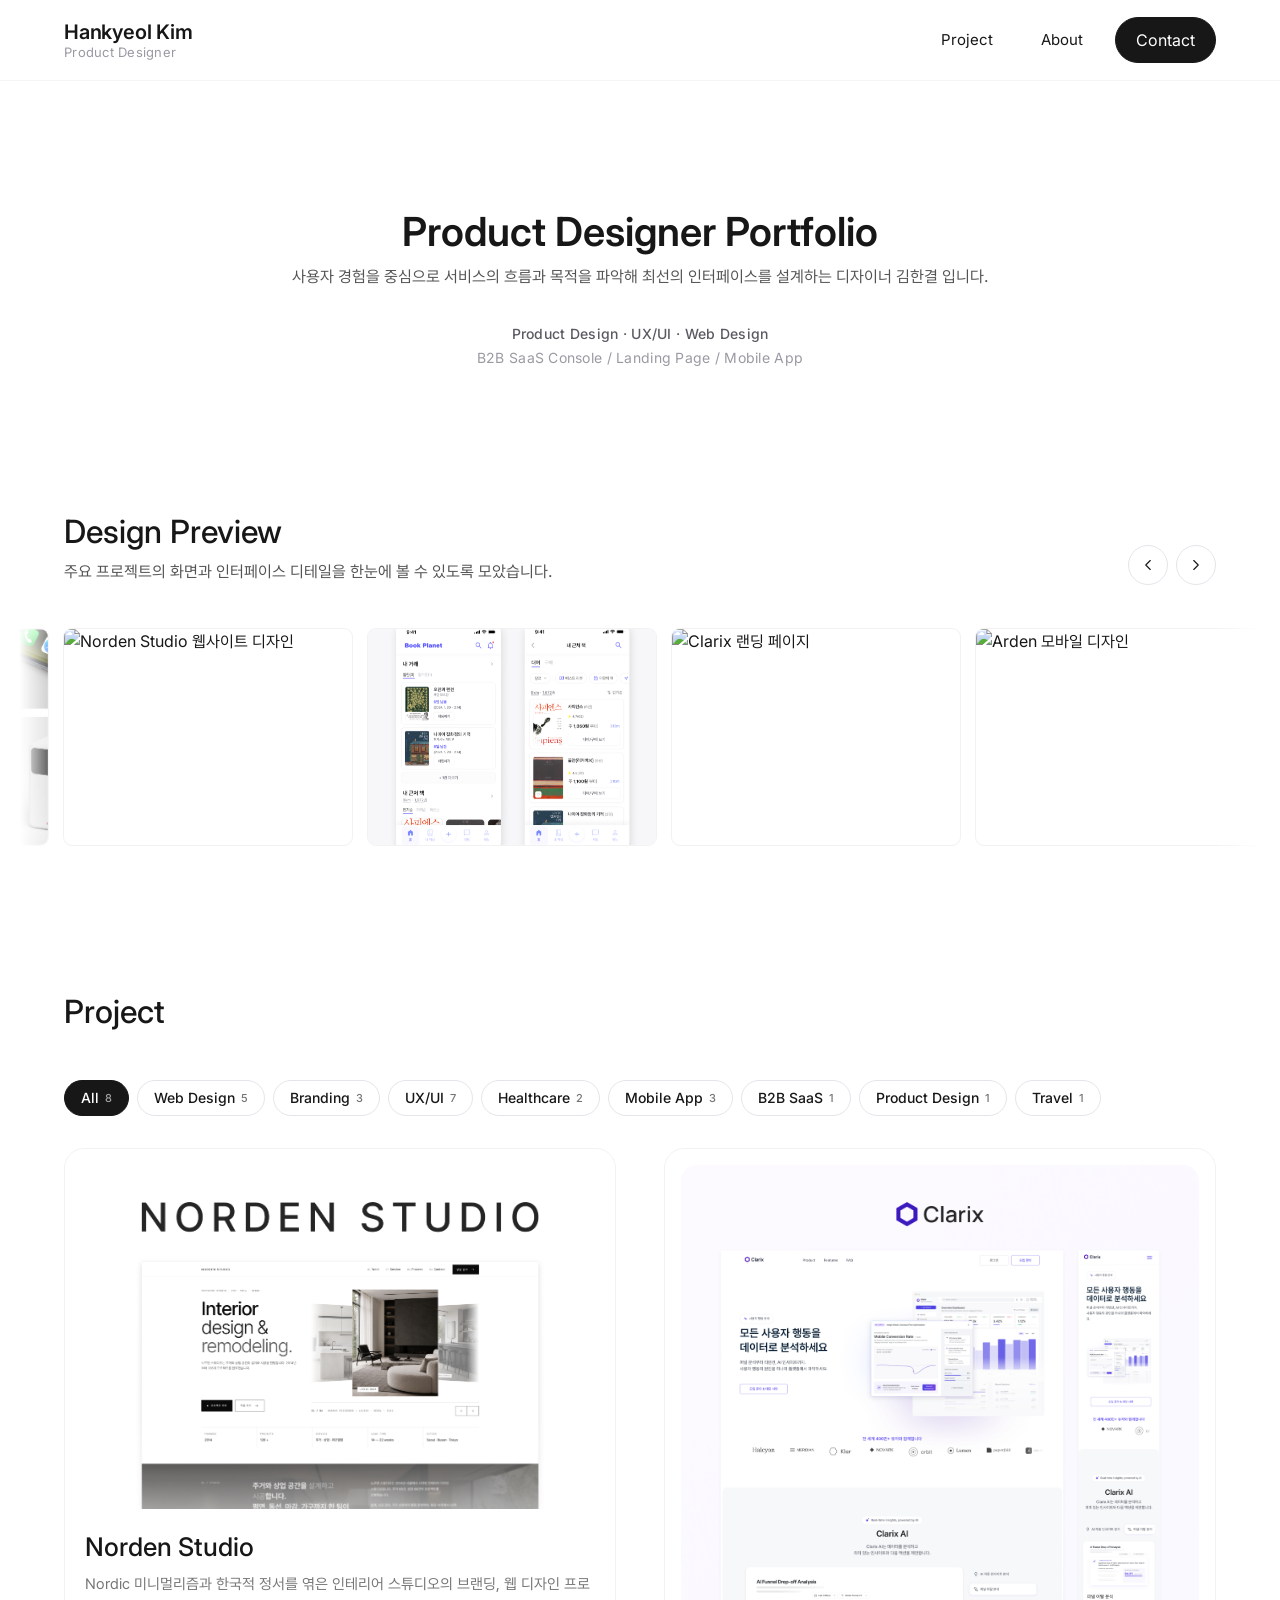
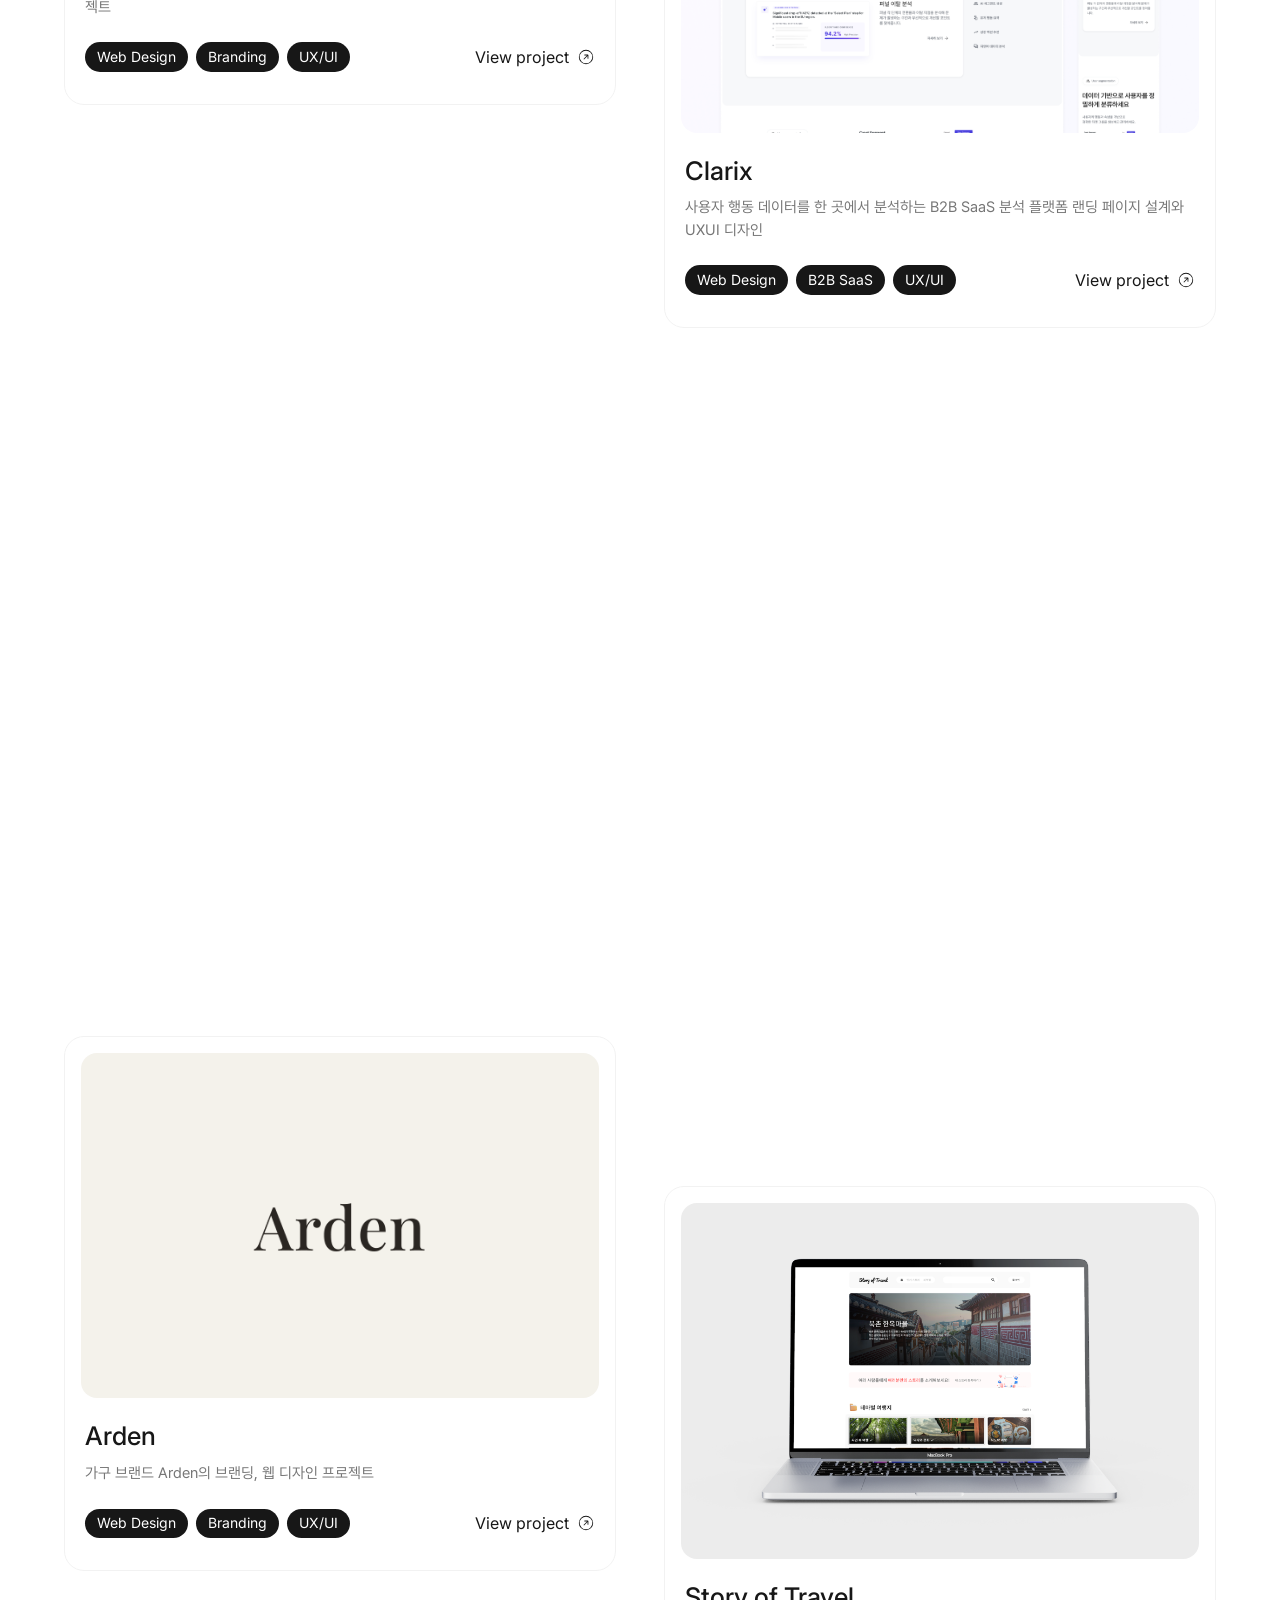
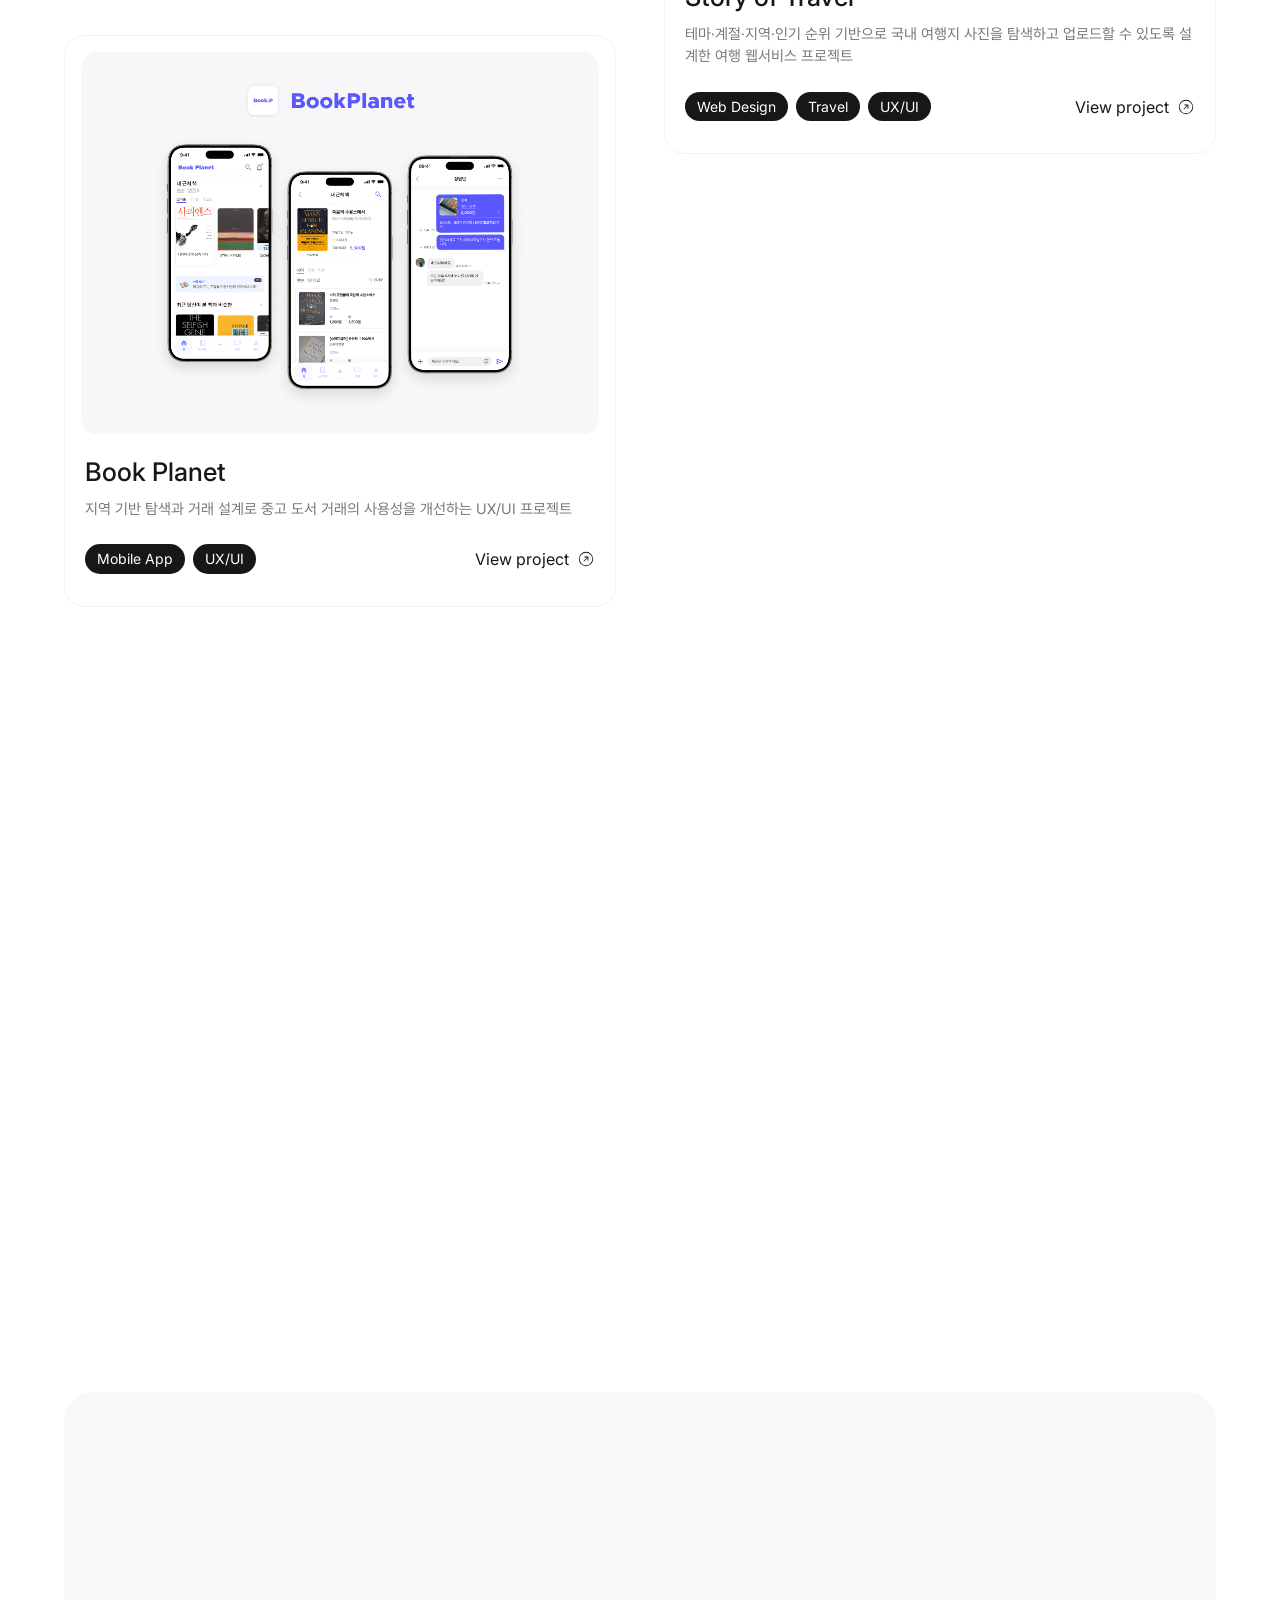
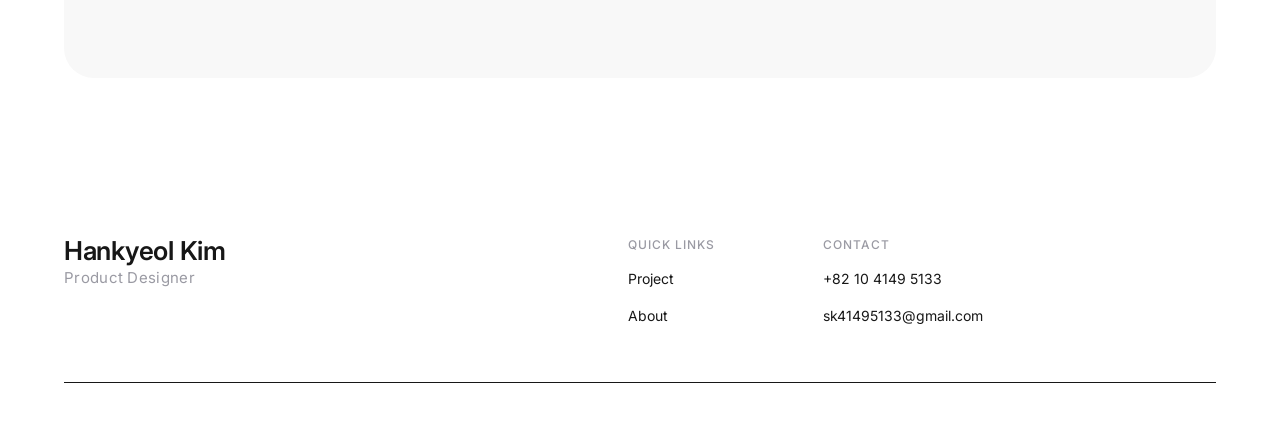
==== commit e653a180: "Add Lumen Clinic project page; link in home cards and Other Projects Co-Authored-By: Claude Opus 4.7" ====
--- a/index.html
+++ b/index.html
@@ -105,6 +105,19 @@
             </li>
 
             <li>
+              <a class="preview-card" href="project-lumen.html">
+                <div class="preview-card__media">
+                  <img src="images/design-preview/lumen-1.png" alt="Lumen Clinic 웹사이트 디자인" class="preview-card__image" loading="lazy" draggable="false">
+                </div>              </a>
+            </li>
+            <li>
+              <a class="preview-card" href="project-lumen.html">
+                <div class="preview-card__media">
+                  <img src="images/design-preview/lumen-2.png" alt="Lumen Clinic 모바일 디자인" class="preview-card__image" loading="lazy" draggable="false">
+                </div>              </a>
+            </li>
+
+            <li>
               <a class="preview-card" href="project-arden.html">
                 <div class="preview-card__media">
                   <img src="images/design-preview/arden-1.png" alt="Arden 웹사이트 디자인" class="preview-card__image" loading="lazy" draggable="false">
@@ -212,6 +225,36 @@
                     <span class="project-tag">Web Design</span>
                     <span class="project-tag">Branding</span>
                     <span class="project-tag">UX/UI</span>
+                  </div>
+                  <div class="project-card__cta button-link">
+                    View project
+                    <span class="button-link__arrow" aria-hidden="true">
+                      <svg viewBox="0 0 256 256" xmlns="http://www.w3.org/2000/svg">
+                        <path fill="currentColor" d="M128 26a102 102 0 1 0 102 102A102.2 102.2 0 0 0 128 26Zm0 192a90 90 0 1 1 90-90a90.1 90.1 0 0 1-90 90Zm34-118v48a6 6 0 0 1-12 0v-33.5l-45.8 45.7a5.9 5.9 0 0 1-8.4-8.4l45.7-45.8H108a6 6 0 0 1 0-12h48a6 6 0 0 1 6 6Z"/>
+                      </svg>
+                    </span>
+                  </div>
+                </div>
+              </div>
+            </a>
+
+            <a href="project-lumen.html" class="project-card reveal">
+              <div class="project-card__media">
+                <img src="images/lumen-cover.png"
+                     alt="Lumen Clinic 프로젝트 미리보기"
+                     class="project-card__image"
+                     loading="lazy">
+              </div>
+              <div class="project-card__body">
+                <h3 class="heading-h5 project-card__title">Lumen Clinic</h3>
+                <p class="project-card__description">
+                  따뜻한 빛이 머무는 작은 클리닉, Lumen Clinic의 브랜딩, 웹 디자인 프로젝트
+                </p>
+                <div class="project-card__footer">
+                  <div class="project-card__tags project-tags">
+                    <span class="project-tag">Web Design</span>
+                    <span class="project-tag">Branding</span>
+                    <span class="project-tag">Healthcare</span>
                   </div>
                   <div class="project-card__cta button-link">
                     View project
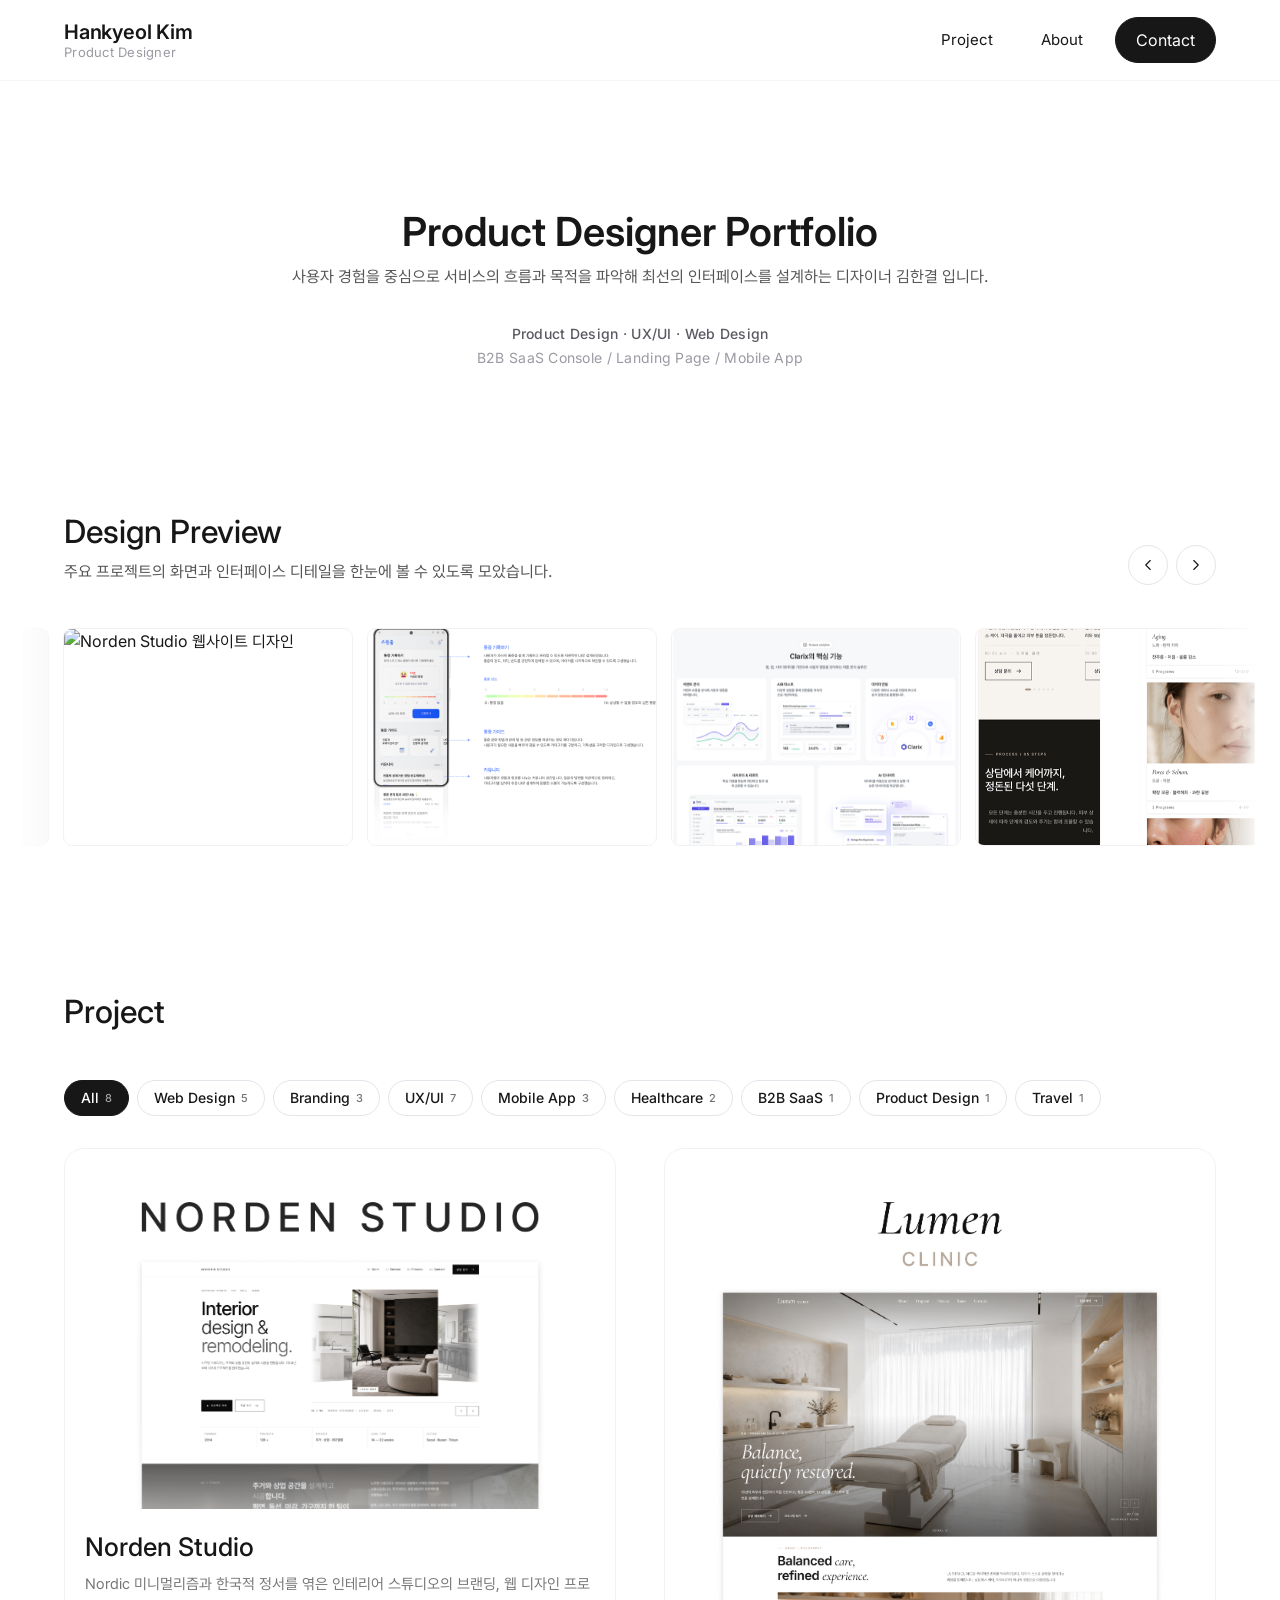
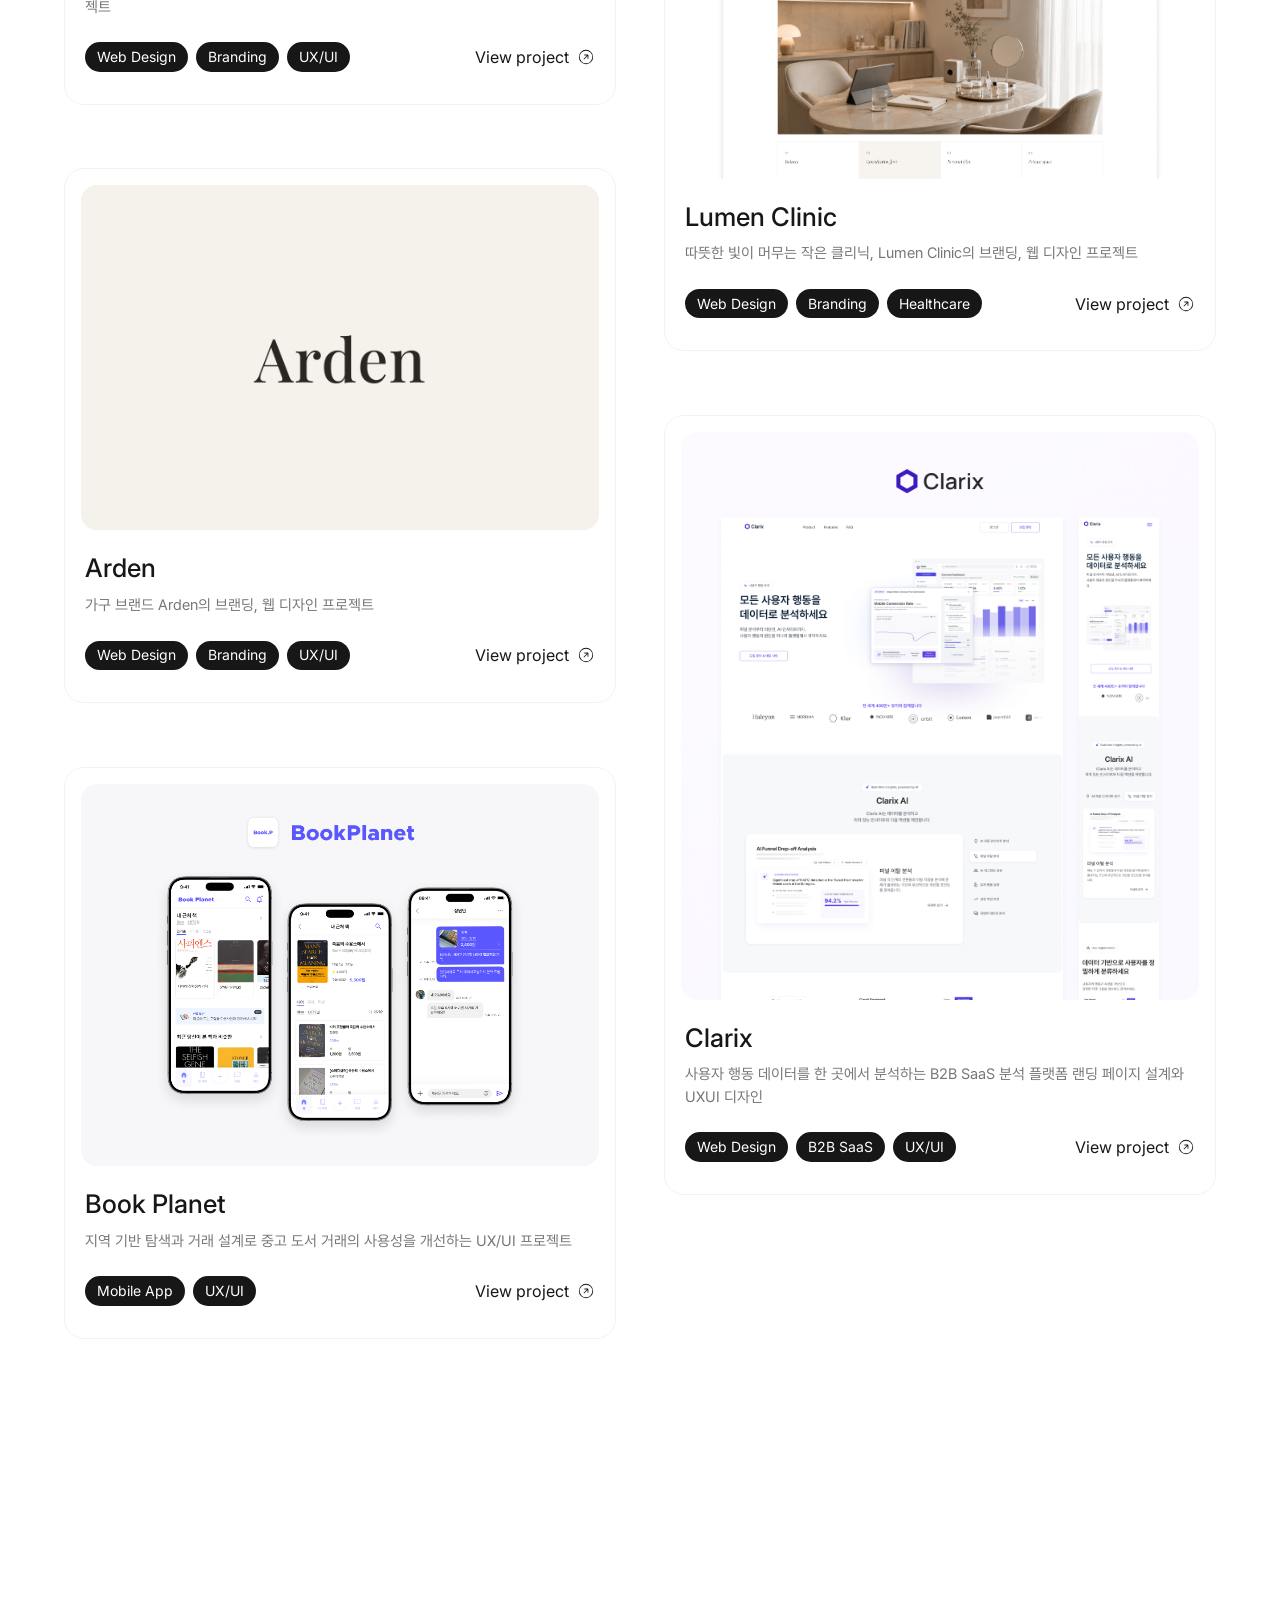
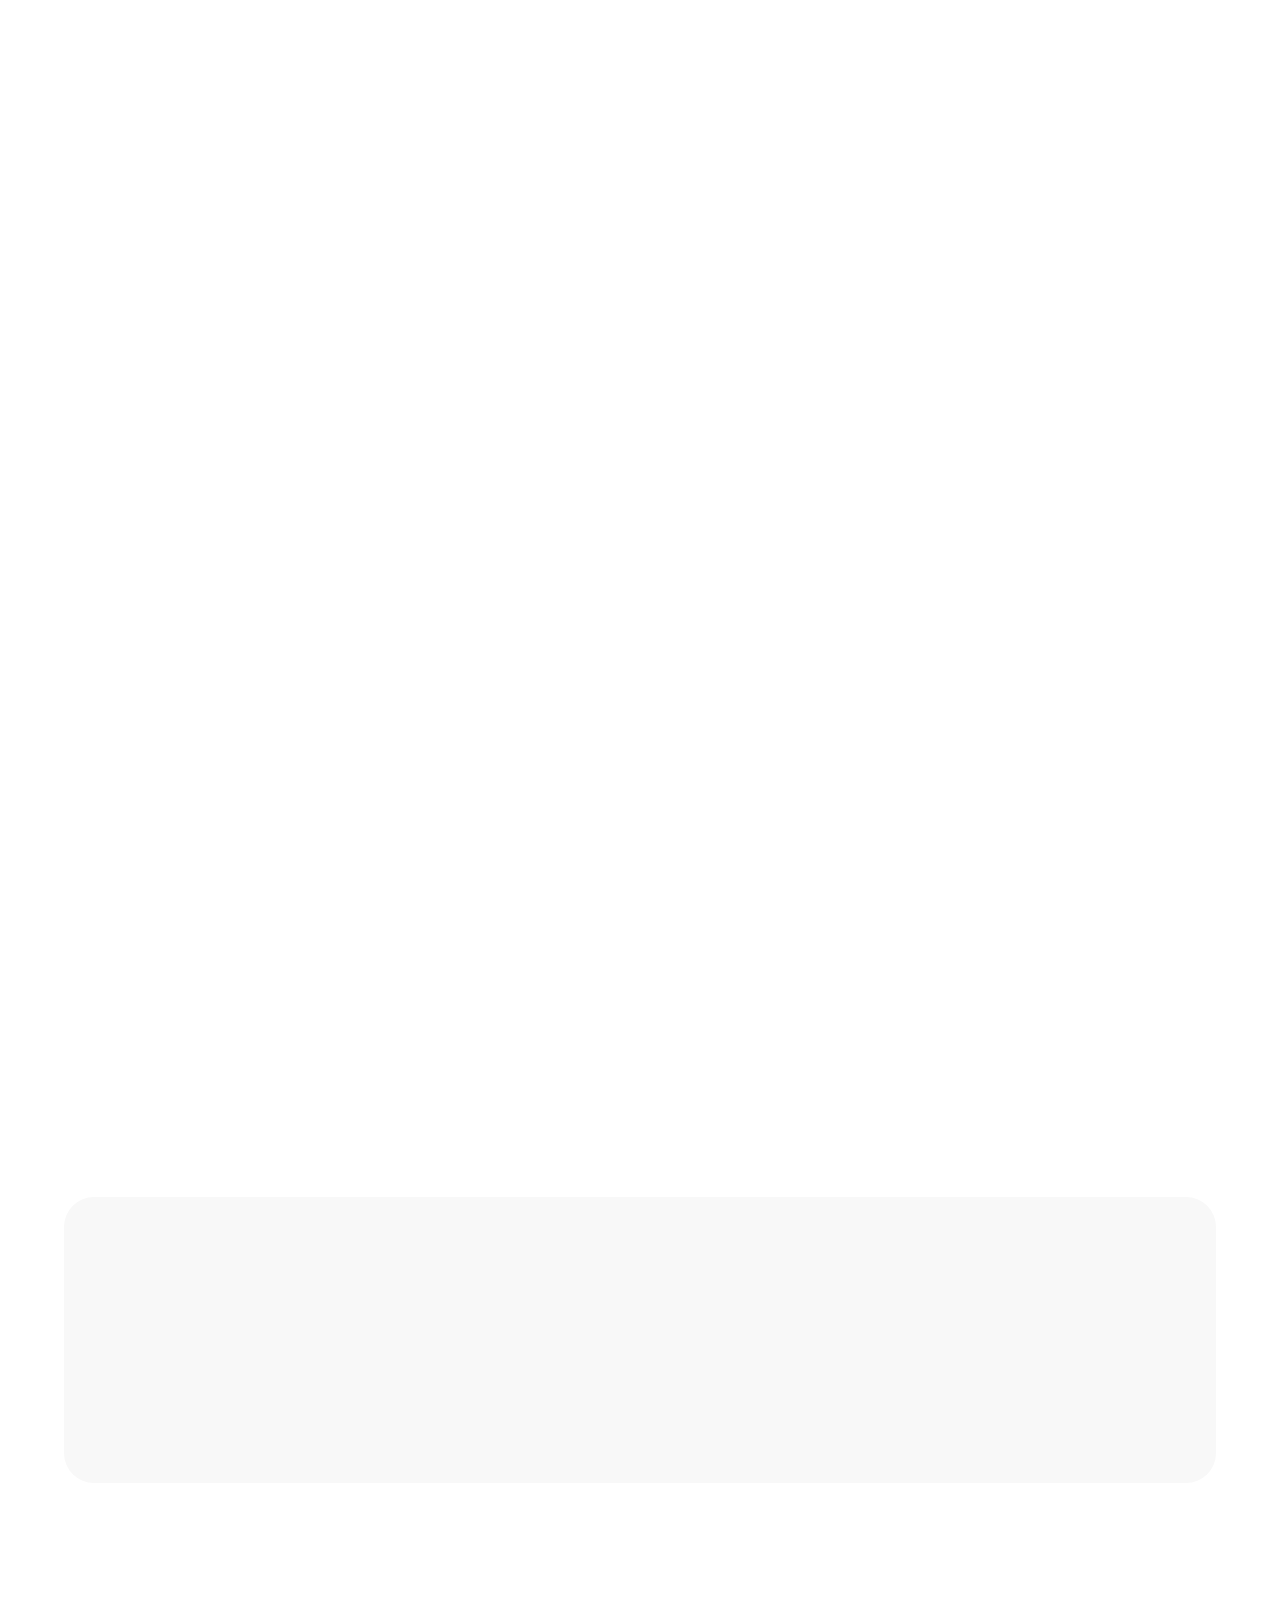
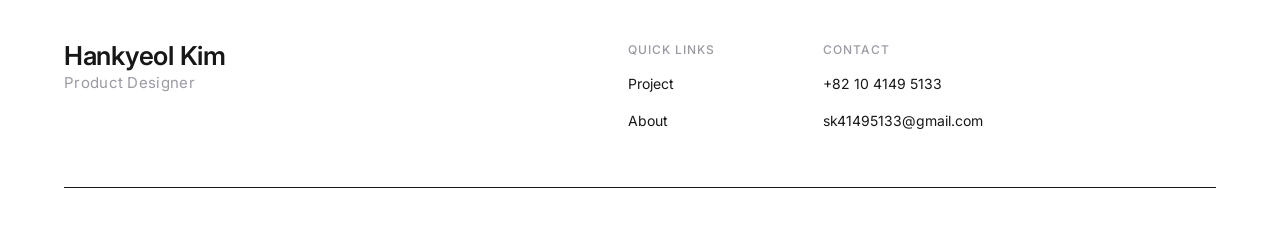
==== commit da62a565: "Move Lumen Clinic card to Clarix column to match blink studio layout Co-Authored-By: Claude Opus 4.7" ====
--- a/index.html
+++ b/index.html
@@ -238,6 +238,97 @@
               </div>
             </a>
 
+            <a href="project-arden.html" class="project-card reveal">
+              <div class="project-card__media">
+                <img src="images/arden-cover.png"
+                     alt="Arden 프로젝트 미리보기"
+                     class="project-card__image"
+                     loading="lazy">
+              </div>
+              <div class="project-card__body">
+                <h3 class="heading-h5 project-card__title">Arden</h3>
+                <p class="project-card__description">
+                  가구 브랜드 Arden의 브랜딩, 웹 디자인 프로젝트
+                </p>
+                <div class="project-card__footer">
+                  <div class="project-card__tags project-tags">
+                    <span class="project-tag">Web Design</span>
+                    <span class="project-tag">Branding</span>
+                    <span class="project-tag">UX/UI</span>
+                  </div>
+                  <div class="project-card__cta button-link">
+                    View project
+                    <span class="button-link__arrow" aria-hidden="true">
+                      <svg viewBox="0 0 256 256" xmlns="http://www.w3.org/2000/svg">
+                        <path fill="currentColor" d="M128 26a102 102 0 1 0 102 102A102.2 102.2 0 0 0 128 26Zm0 192a90 90 0 1 1 90-90a90.1 90.1 0 0 1-90 90Zm34-118v48a6 6 0 0 1-12 0v-33.5l-45.8 45.7a5.9 5.9 0 0 1-8.4-8.4l45.7-45.8H108a6 6 0 0 1 0-12h48a6 6 0 0 1 6 6Z"/>
+                      </svg>
+                    </span>
+                  </div>
+                </div>
+              </div>
+            </a>
+
+            <a href="project-book-planet.html" class="project-card reveal">
+              <div class="project-card__media">
+                <img src="images/book-planet-cover.png"
+                     alt="Book Planet - UX/UI 프로젝트 메인 화면"
+                     class="project-card__image"
+                     loading="lazy">
+              </div>
+              <div class="project-card__body">
+                <h3 class="heading-h5 project-card__title">Book Planet</h3>
+                <p class="project-card__description">
+                  지역 기반 탐색과 거래 설계로 중고 도서 거래의 사용성을 개선하는 UX/UI 프로젝트
+                </p>
+                <div class="project-card__footer">
+                  <div class="project-card__tags project-tags">
+                    <span class="project-tag">Mobile App</span>
+                    <span class="project-tag">UX/UI</span>
+                  </div>
+                  <div class="project-card__cta button-link">
+                    View project
+                    <span class="button-link__arrow" aria-hidden="true">
+                      <svg viewBox="0 0 256 256" xmlns="http://www.w3.org/2000/svg">
+                        <path fill="currentColor" d="M128 26a102 102 0 1 0 102 102A102.2 102.2 0 0 0 128 26Zm0 192a90 90 0 1 1 90-90a90.1 90.1 0 0 1-90 90Zm34-118v48a6 6 0 0 1-12 0v-33.5l-45.8 45.7a5.9 5.9 0 0 1-8.4-8.4l45.7-45.8H108a6 6 0 0 1 0-12h48a6 6 0 0 1 6 6Z"/>
+                      </svg>
+                    </span>
+                  </div>
+                </div>
+              </div>
+            </a>
+
+            <a href="project-sweethome.html" class="project-card reveal" style="--reveal-delay: 0.1s">
+              <div class="project-card__media">
+                <img src="images/sweethome-cover.png"
+                     alt="스윗홈 프로젝트 미리보기"
+                     class="project-card__image"
+                     loading="lazy">
+              </div>
+              <div class="project-card__body">
+                <h3 class="heading-h5 project-card__title">스윗홈</h3>
+                <p class="project-card__description">
+                  말기 환자가 통증과 진통제 복용 이력을 체계적으로 기록하고 관리할 수 있도록 설계한 헬스케어 모바일 앱 프로젝트
+                </p>
+                <div class="project-card__footer">
+                  <div class="project-card__tags project-tags">
+                    <span class="project-tag">Mobile App</span>
+                    <span class="project-tag">Healthcare</span>
+                    <span class="project-tag">UX/UI</span>
+                  </div>
+                  <div class="project-card__cta button-link">
+                    View project
+                    <span class="button-link__arrow" aria-hidden="true">
+                      <svg viewBox="0 0 256 256" xmlns="http://www.w3.org/2000/svg">
+                        <path fill="currentColor" d="M128 26a102 102 0 1 0 102 102A102.2 102.2 0 0 0 128 26Zm0 192a90 90 0 1 1 90-90a90.1 90.1 0 0 1-90 90Zm34-118v48a6 6 0 0 1-12 0v-33.5l-45.8 45.7a5.9 5.9 0 0 1-8.4-8.4l45.7-45.8H108a6 6 0 0 1 0-12h48a6 6 0 0 1 6 6Z"/>
+                      </svg>
+                    </span>
+                  </div>
+                </div>
+              </div>
+            </a>
+          </div>
+
+          <div class="project-grid__col">
             <a href="project-lumen.html" class="project-card reveal">
               <div class="project-card__media">
                 <img src="images/lumen-cover.png"
@@ -268,97 +359,6 @@
               </div>
             </a>
 
-            <a href="project-arden.html" class="project-card reveal">
-              <div class="project-card__media">
-                <img src="images/arden-cover.png"
-                     alt="Arden 프로젝트 미리보기"
-                     class="project-card__image"
-                     loading="lazy">
-              </div>
-              <div class="project-card__body">
-                <h3 class="heading-h5 project-card__title">Arden</h3>
-                <p class="project-card__description">
-                  가구 브랜드 Arden의 브랜딩, 웹 디자인 프로젝트
-                </p>
-                <div class="project-card__footer">
-                  <div class="project-card__tags project-tags">
-                    <span class="project-tag">Web Design</span>
-                    <span class="project-tag">Branding</span>
-                    <span class="project-tag">UX/UI</span>
-                  </div>
-                  <div class="project-card__cta button-link">
-                    View project
-                    <span class="button-link__arrow" aria-hidden="true">
-                      <svg viewBox="0 0 256 256" xmlns="http://www.w3.org/2000/svg">
-                        <path fill="currentColor" d="M128 26a102 102 0 1 0 102 102A102.2 102.2 0 0 0 128 26Zm0 192a90 90 0 1 1 90-90a90.1 90.1 0 0 1-90 90Zm34-118v48a6 6 0 0 1-12 0v-33.5l-45.8 45.7a5.9 5.9 0 0 1-8.4-8.4l45.7-45.8H108a6 6 0 0 1 0-12h48a6 6 0 0 1 6 6Z"/>
-                      </svg>
-                    </span>
-                  </div>
-                </div>
-              </div>
-            </a>
-
-            <a href="project-book-planet.html" class="project-card reveal">
-              <div class="project-card__media">
-                <img src="images/book-planet-cover.png"
-                     alt="Book Planet - UX/UI 프로젝트 메인 화면"
-                     class="project-card__image"
-                     loading="lazy">
-              </div>
-              <div class="project-card__body">
-                <h3 class="heading-h5 project-card__title">Book Planet</h3>
-                <p class="project-card__description">
-                  지역 기반 탐색과 거래 설계로 중고 도서 거래의 사용성을 개선하는 UX/UI 프로젝트
-                </p>
-                <div class="project-card__footer">
-                  <div class="project-card__tags project-tags">
-                    <span class="project-tag">Mobile App</span>
-                    <span class="project-tag">UX/UI</span>
-                  </div>
-                  <div class="project-card__cta button-link">
-                    View project
-                    <span class="button-link__arrow" aria-hidden="true">
-                      <svg viewBox="0 0 256 256" xmlns="http://www.w3.org/2000/svg">
-                        <path fill="currentColor" d="M128 26a102 102 0 1 0 102 102A102.2 102.2 0 0 0 128 26Zm0 192a90 90 0 1 1 90-90a90.1 90.1 0 0 1-90 90Zm34-118v48a6 6 0 0 1-12 0v-33.5l-45.8 45.7a5.9 5.9 0 0 1-8.4-8.4l45.7-45.8H108a6 6 0 0 1 0-12h48a6 6 0 0 1 6 6Z"/>
-                      </svg>
-                    </span>
-                  </div>
-                </div>
-              </div>
-            </a>
-
-            <a href="project-sweethome.html" class="project-card reveal" style="--reveal-delay: 0.1s">
-              <div class="project-card__media">
-                <img src="images/sweethome-cover.png"
-                     alt="스윗홈 프로젝트 미리보기"
-                     class="project-card__image"
-                     loading="lazy">
-              </div>
-              <div class="project-card__body">
-                <h3 class="heading-h5 project-card__title">스윗홈</h3>
-                <p class="project-card__description">
-                  말기 환자가 통증과 진통제 복용 이력을 체계적으로 기록하고 관리할 수 있도록 설계한 헬스케어 모바일 앱 프로젝트
-                </p>
-                <div class="project-card__footer">
-                  <div class="project-card__tags project-tags">
-                    <span class="project-tag">Mobile App</span>
-                    <span class="project-tag">Healthcare</span>
-                    <span class="project-tag">UX/UI</span>
-                  </div>
-                  <div class="project-card__cta button-link">
-                    View project
-                    <span class="button-link__arrow" aria-hidden="true">
-                      <svg viewBox="0 0 256 256" xmlns="http://www.w3.org/2000/svg">
-                        <path fill="currentColor" d="M128 26a102 102 0 1 0 102 102A102.2 102.2 0 0 0 128 26Zm0 192a90 90 0 1 1 90-90a90.1 90.1 0 0 1-90 90Zm34-118v48a6 6 0 0 1-12 0v-33.5l-45.8 45.7a5.9 5.9 0 0 1-8.4-8.4l45.7-45.8H108a6 6 0 0 1 0-12h48a6 6 0 0 1 6 6Z"/>
-                      </svg>
-                    </span>
-                  </div>
-                </div>
-              </div>
-            </a>
-          </div>
-
-          <div class="project-grid__col">
             <a href="project-clarix.html" class="project-card reveal">
               <div class="project-card__media">
                 <img src="images/clarix-cover.png"
